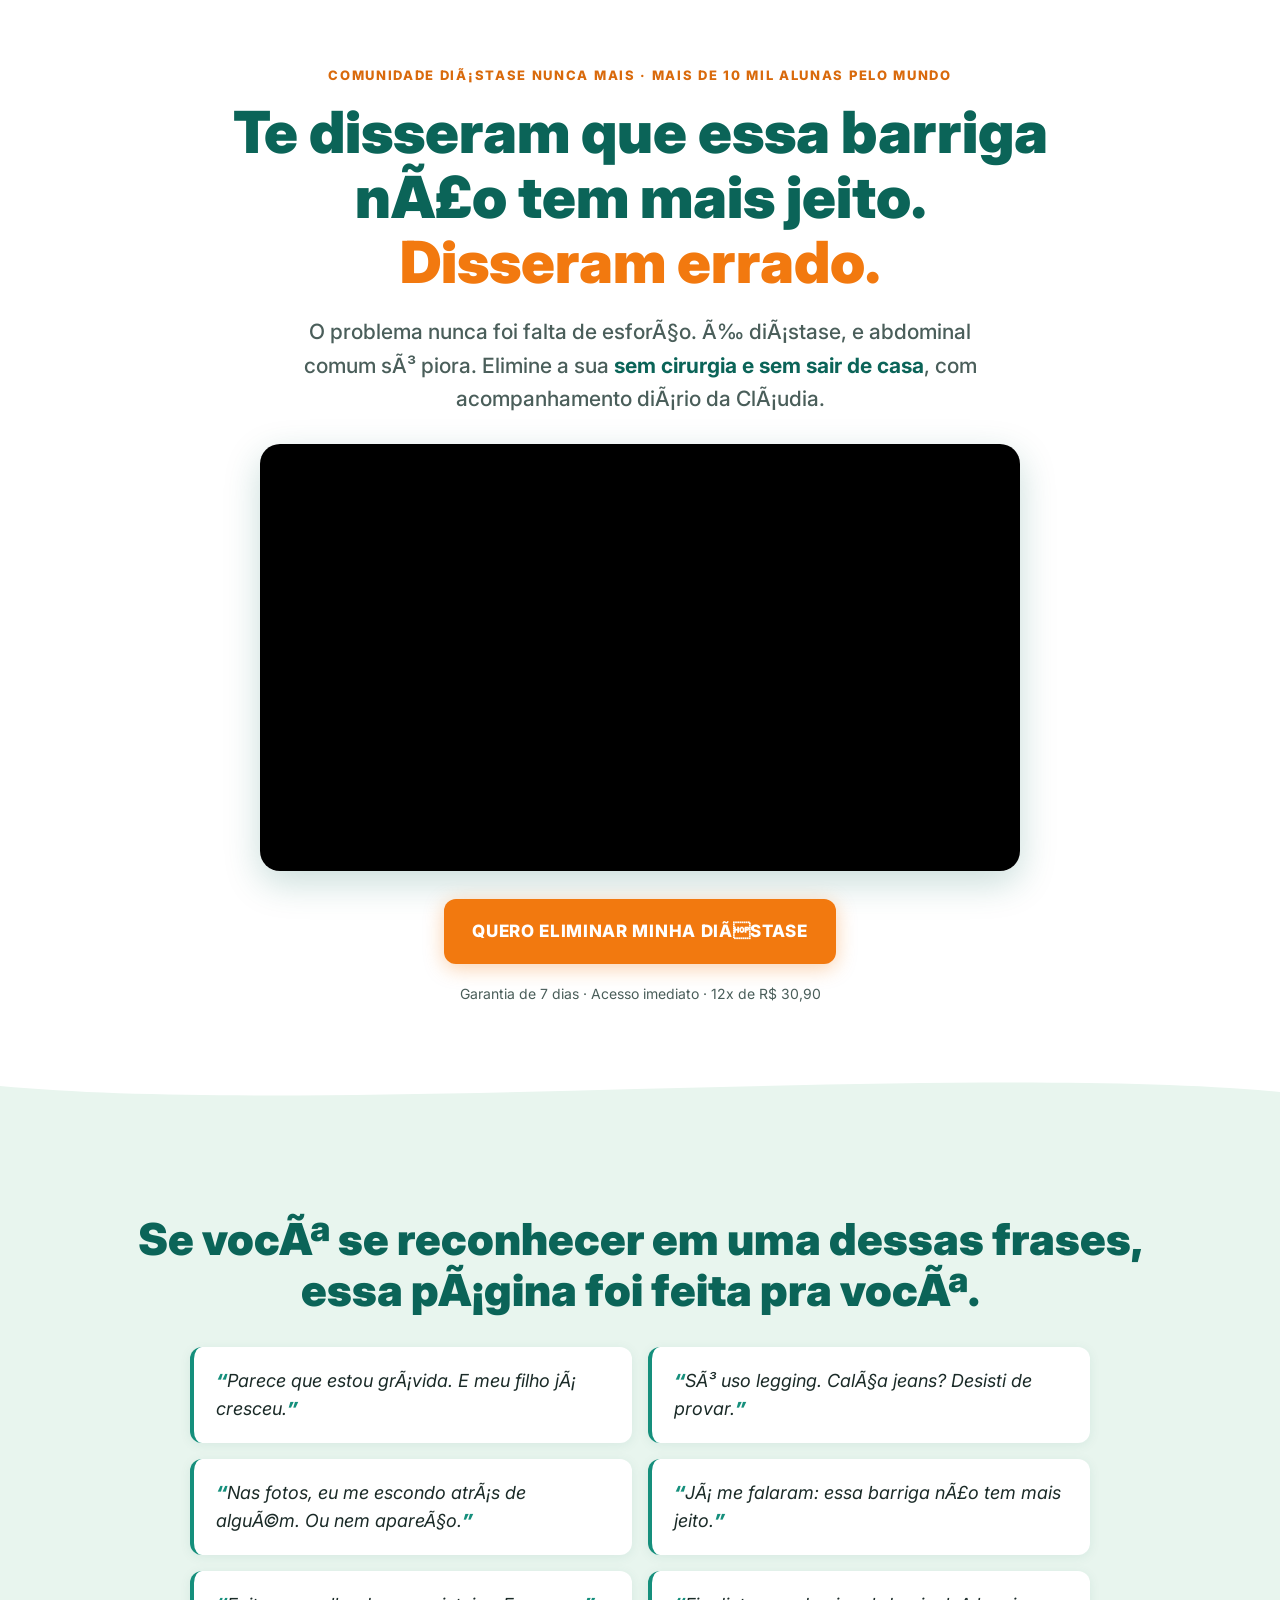
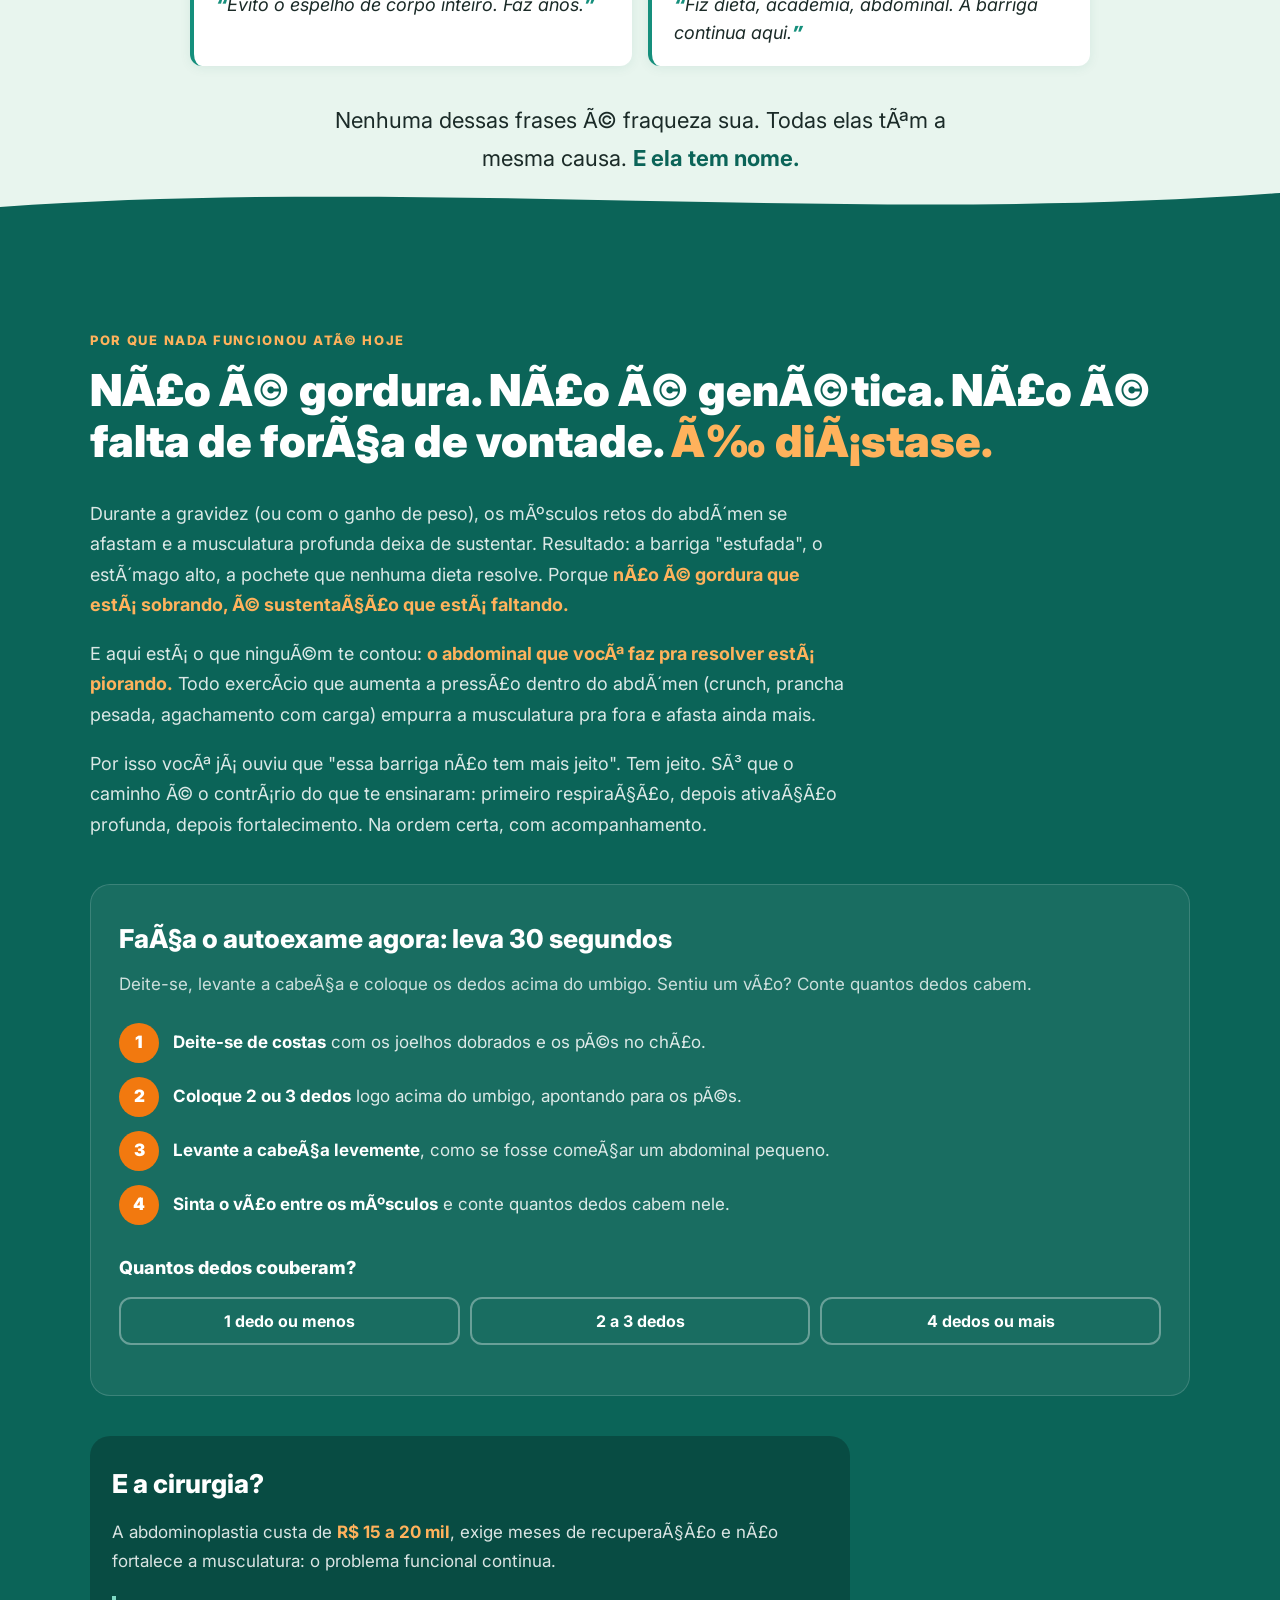
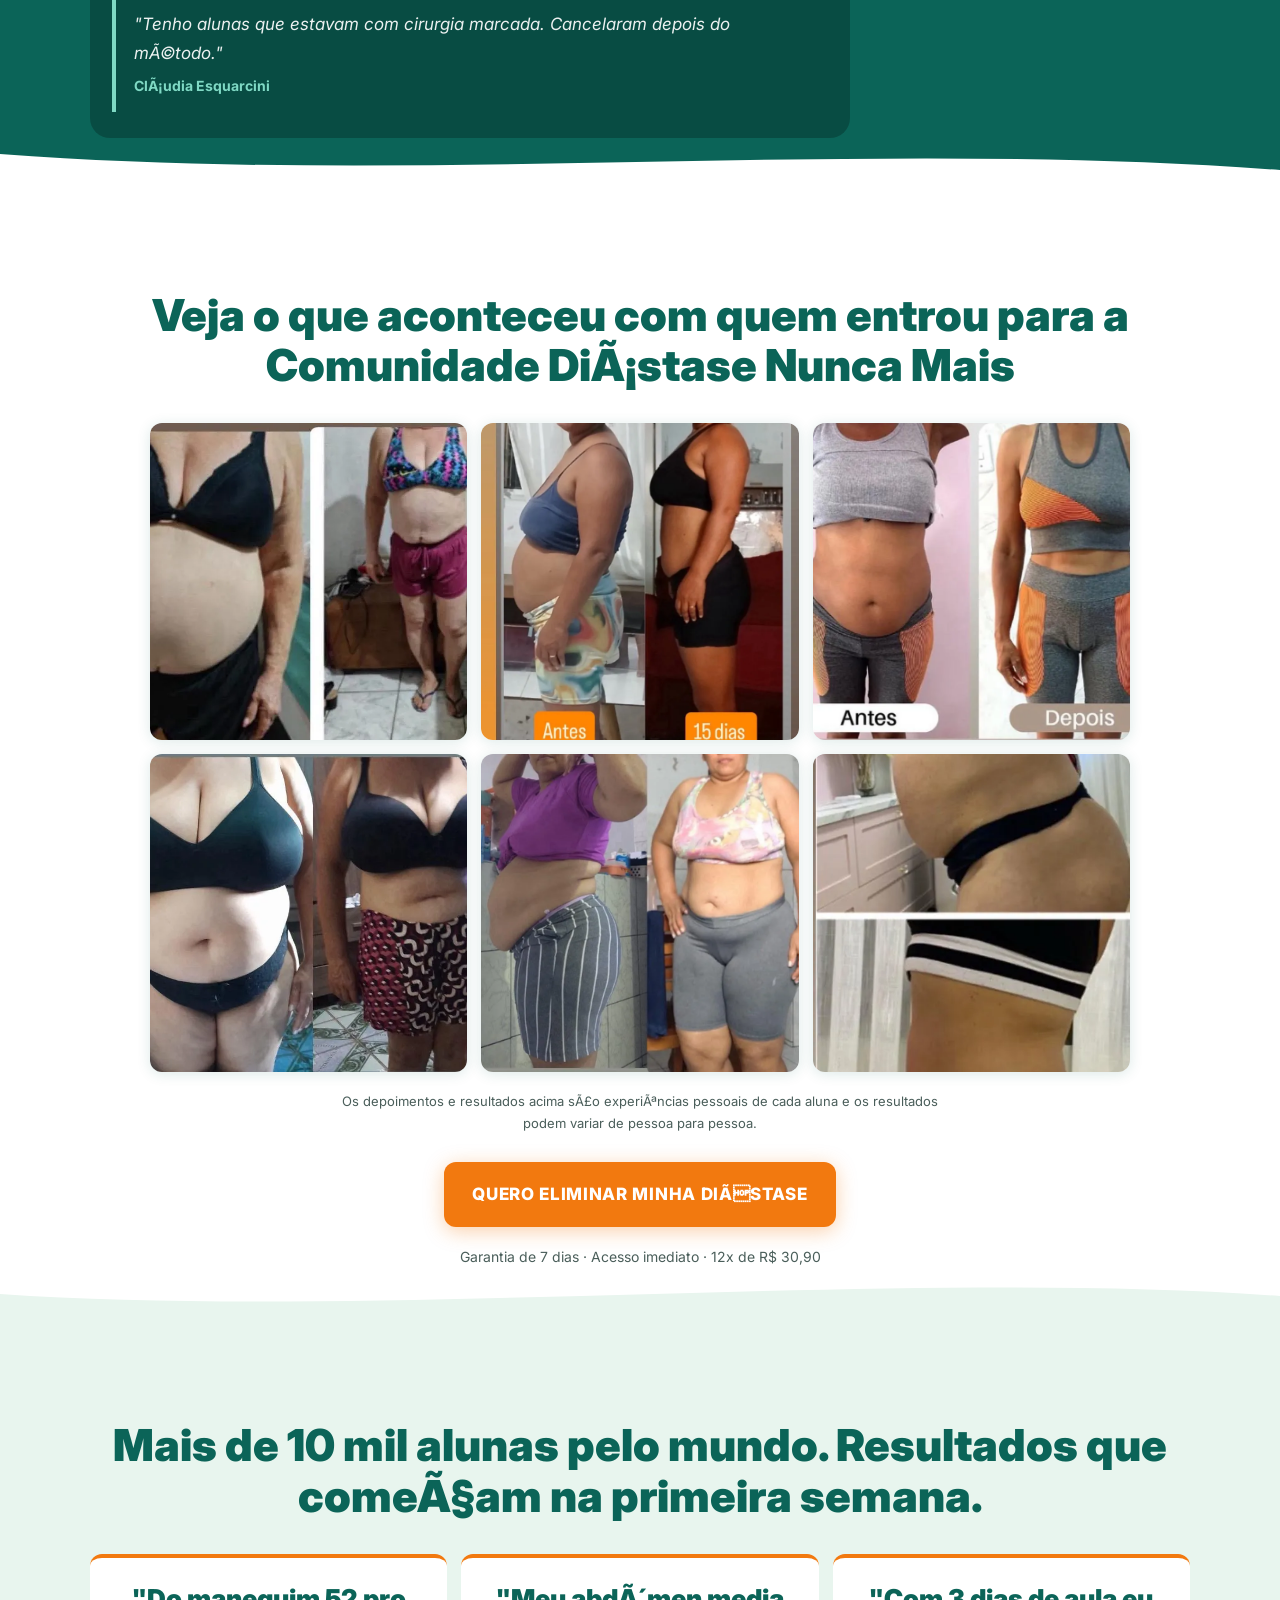
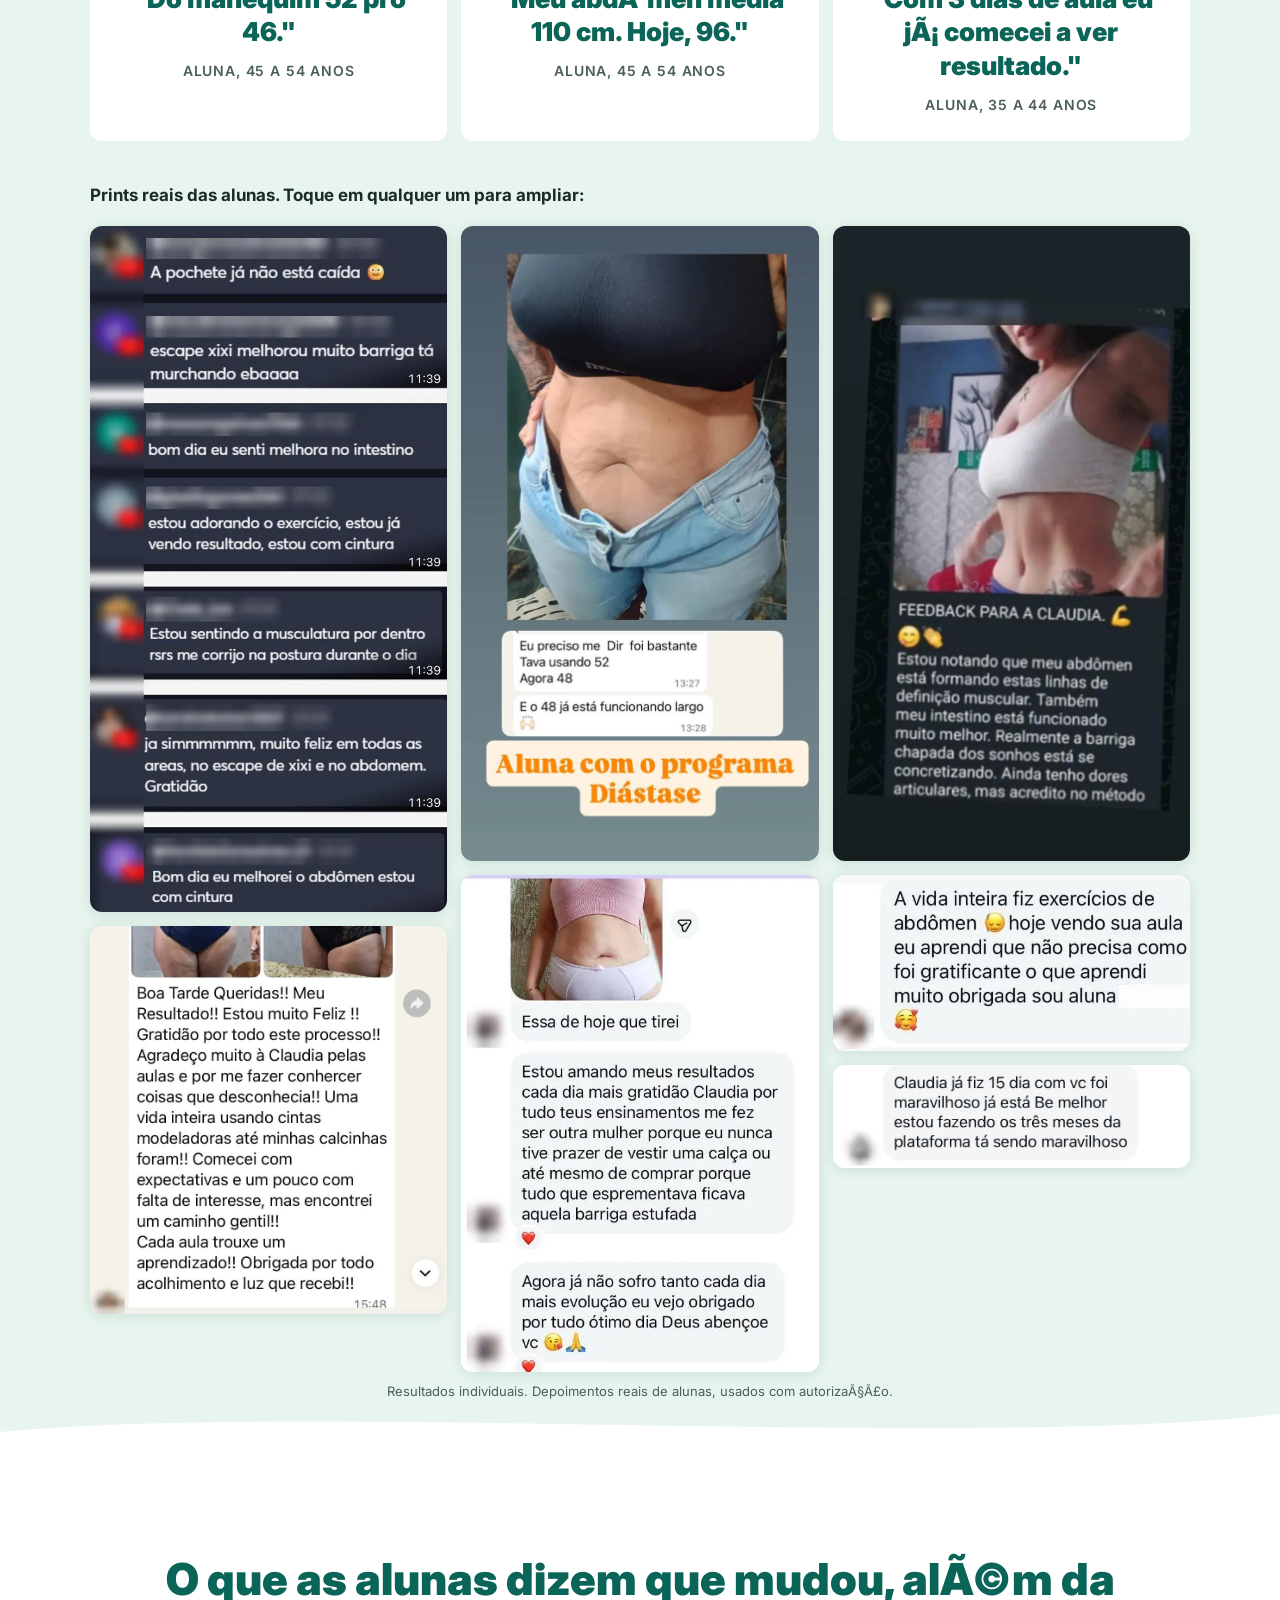
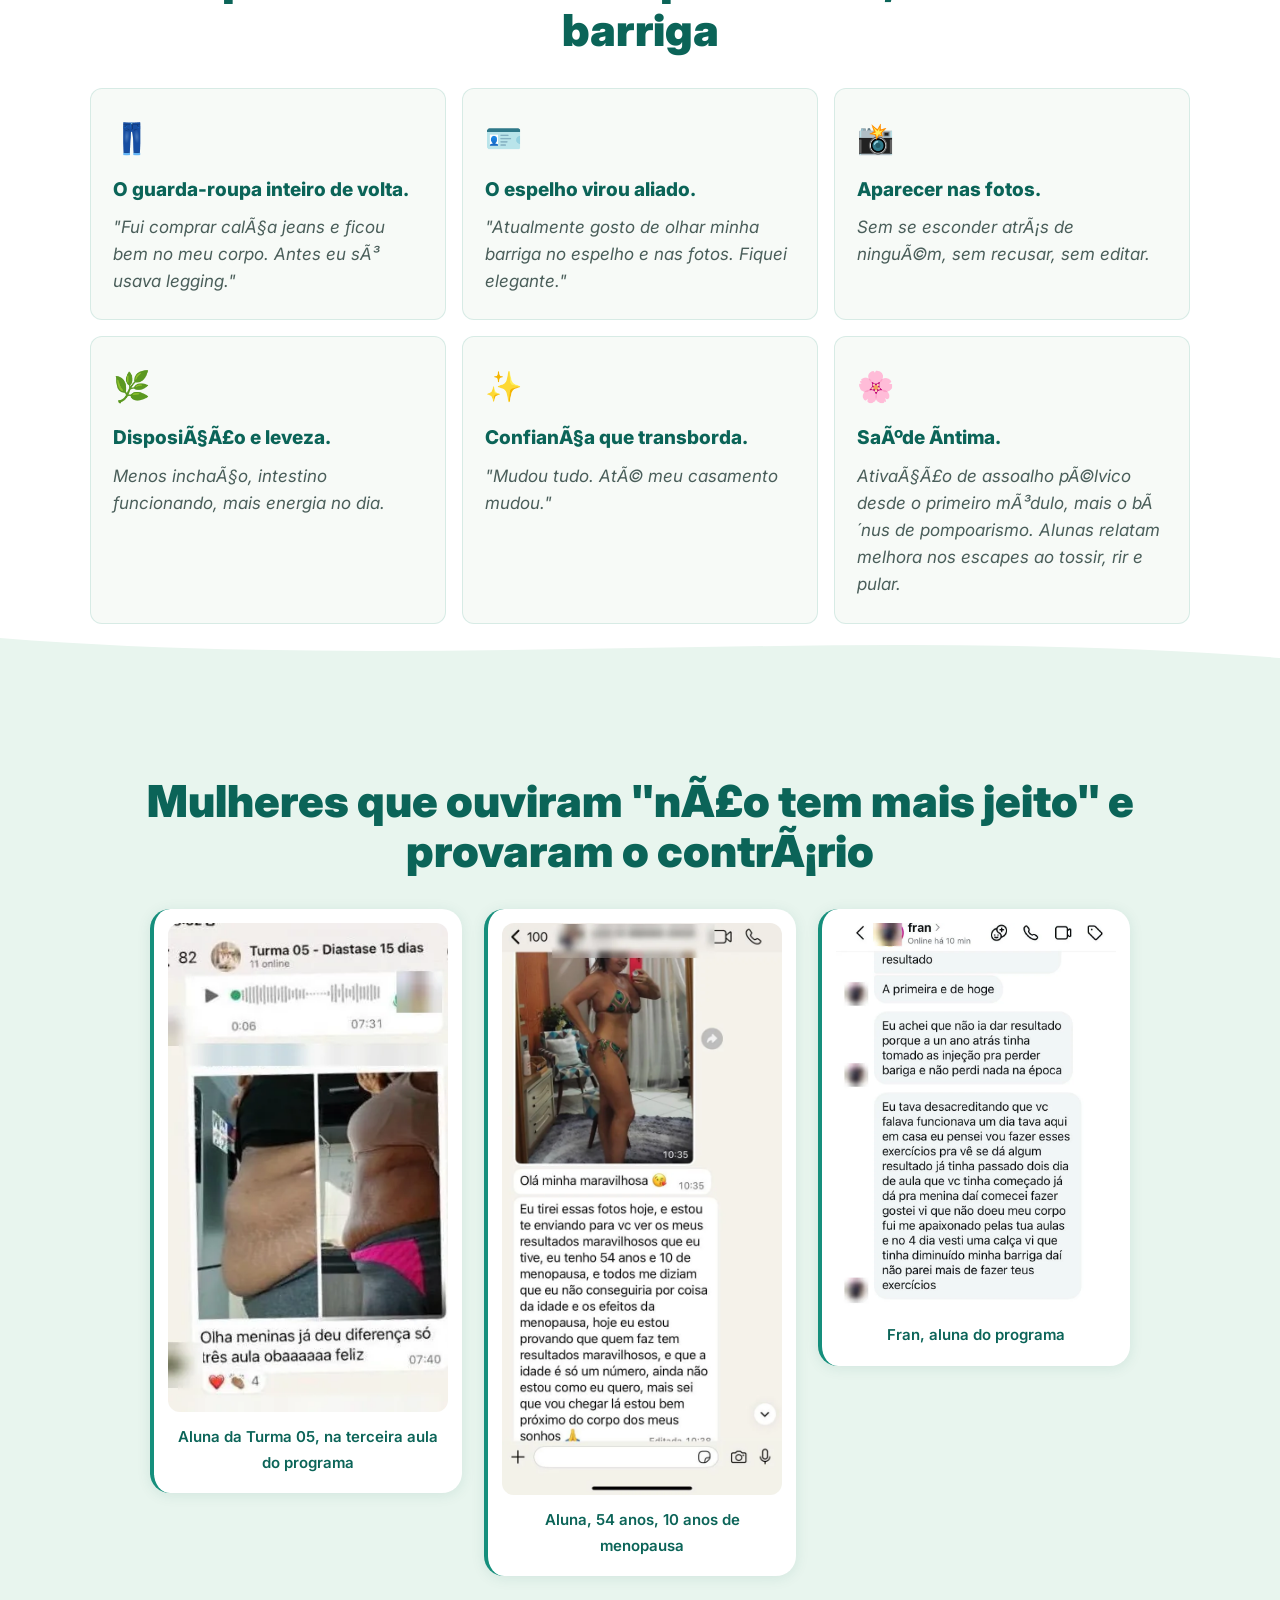
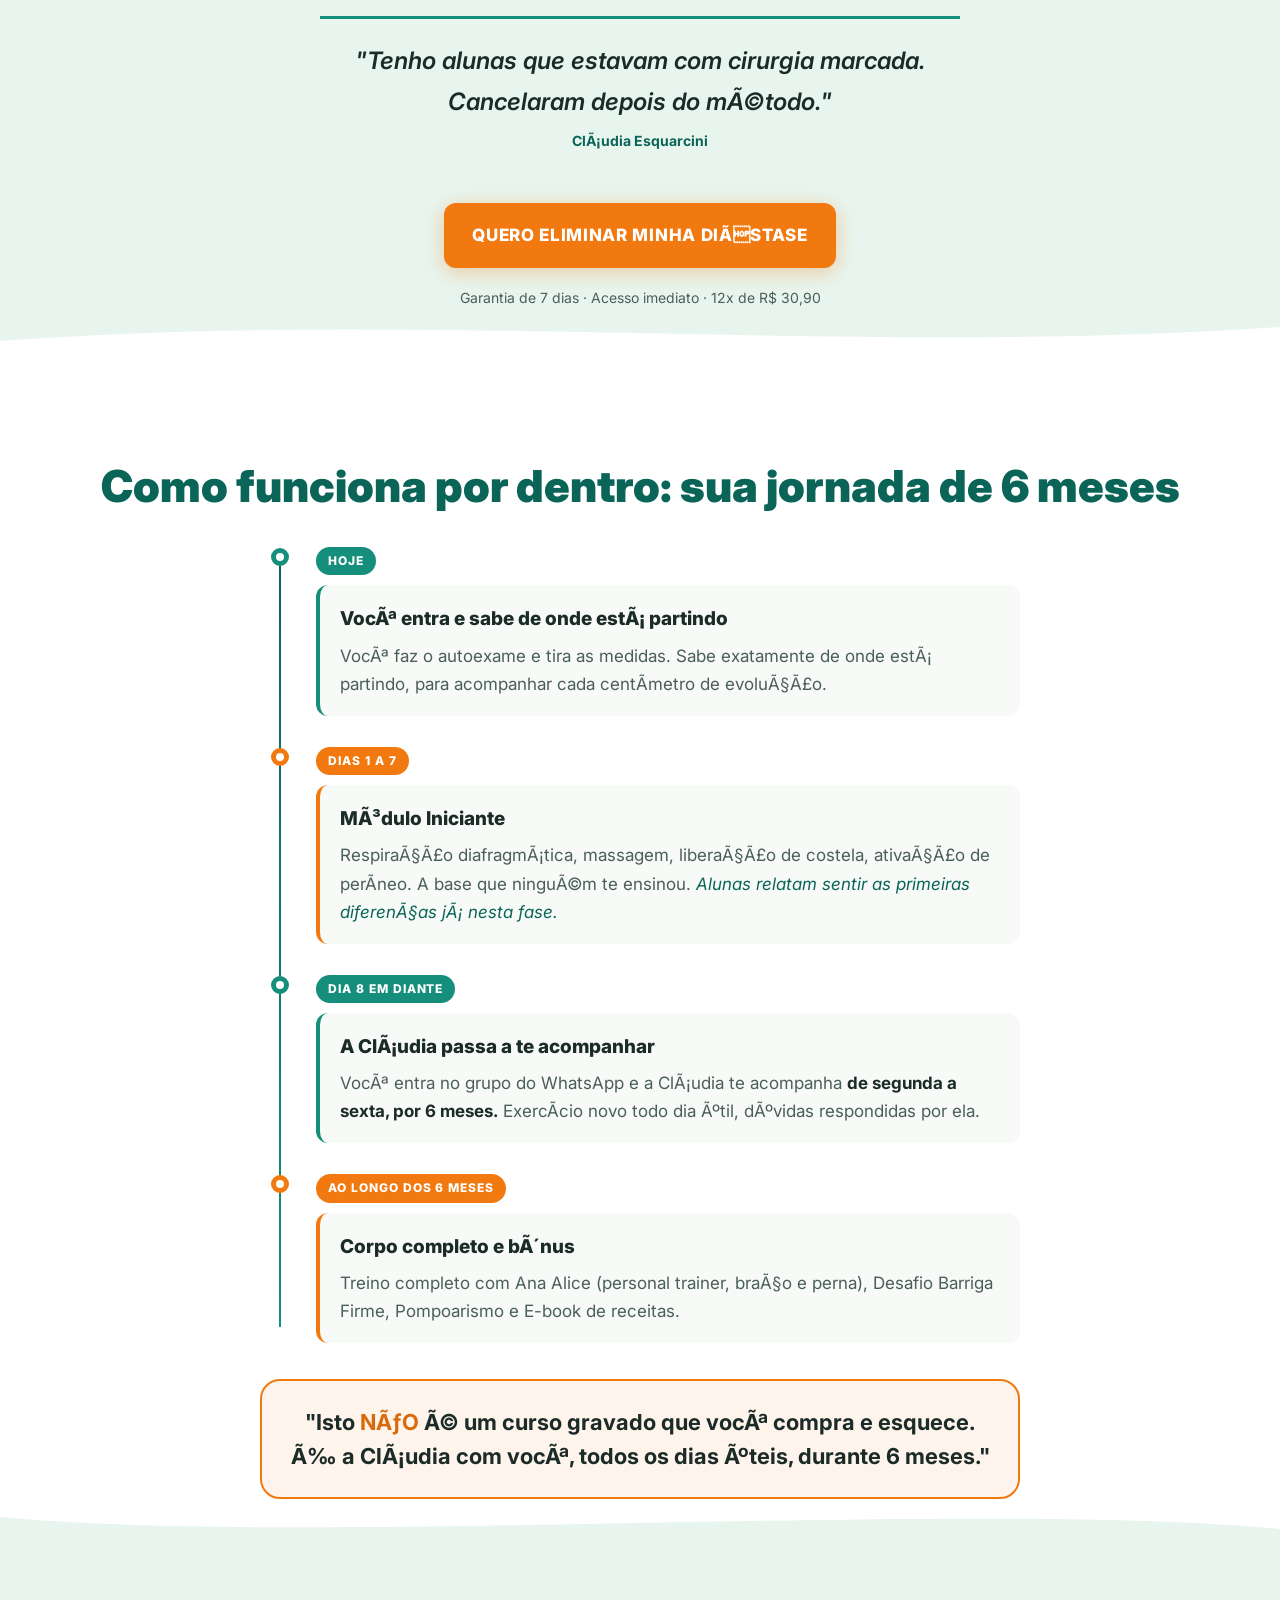
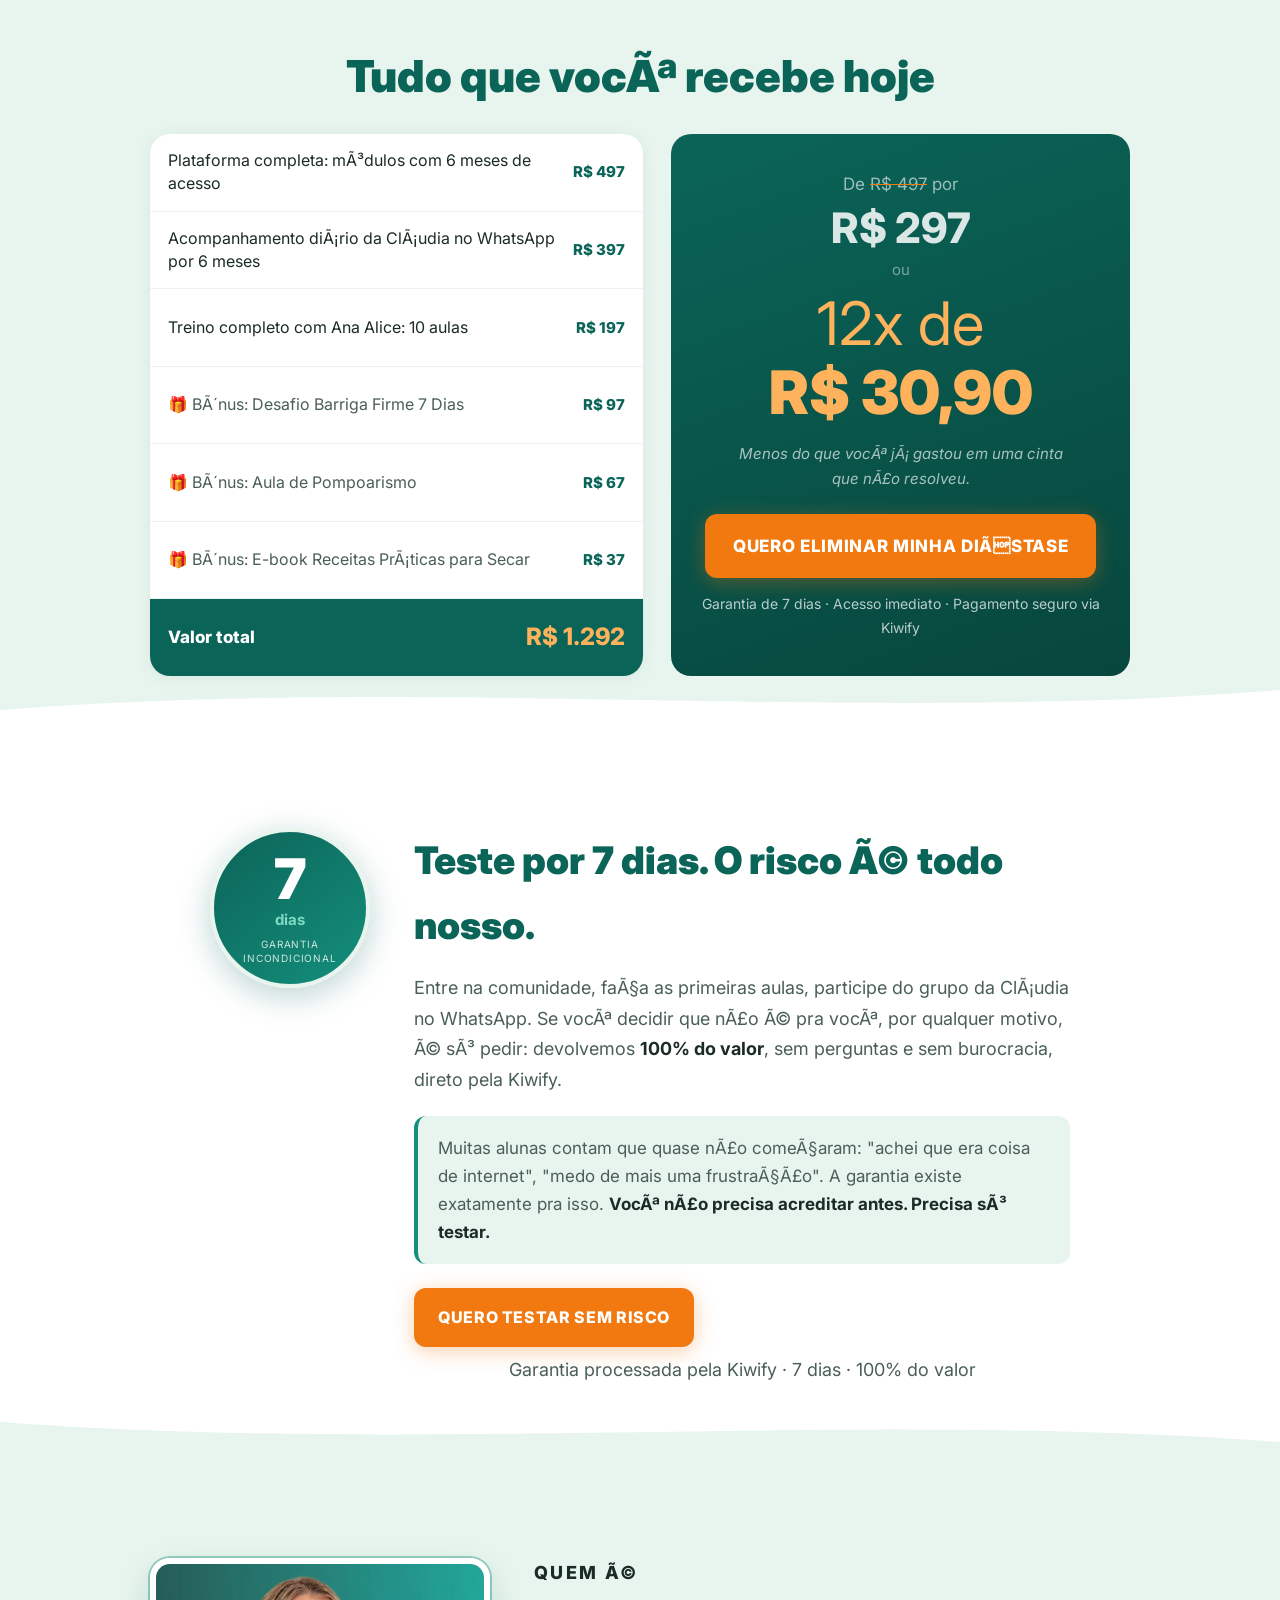
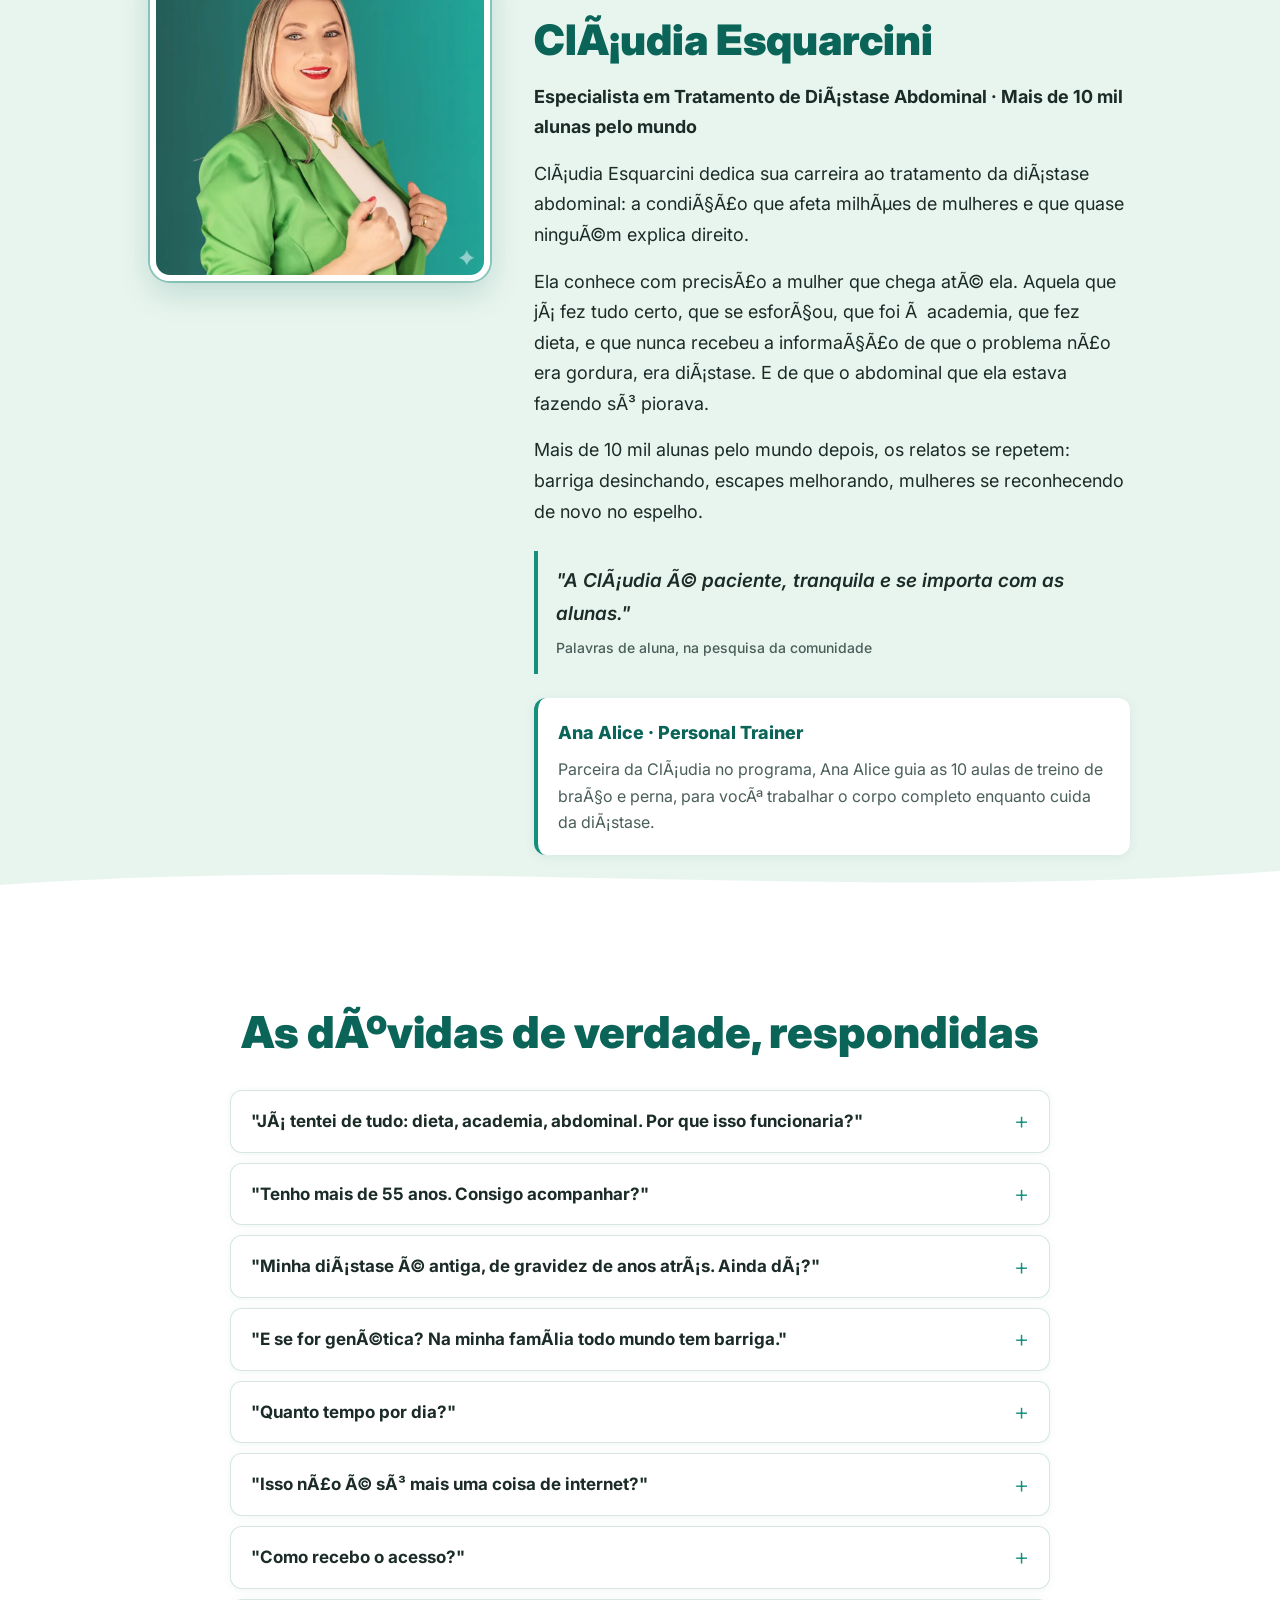
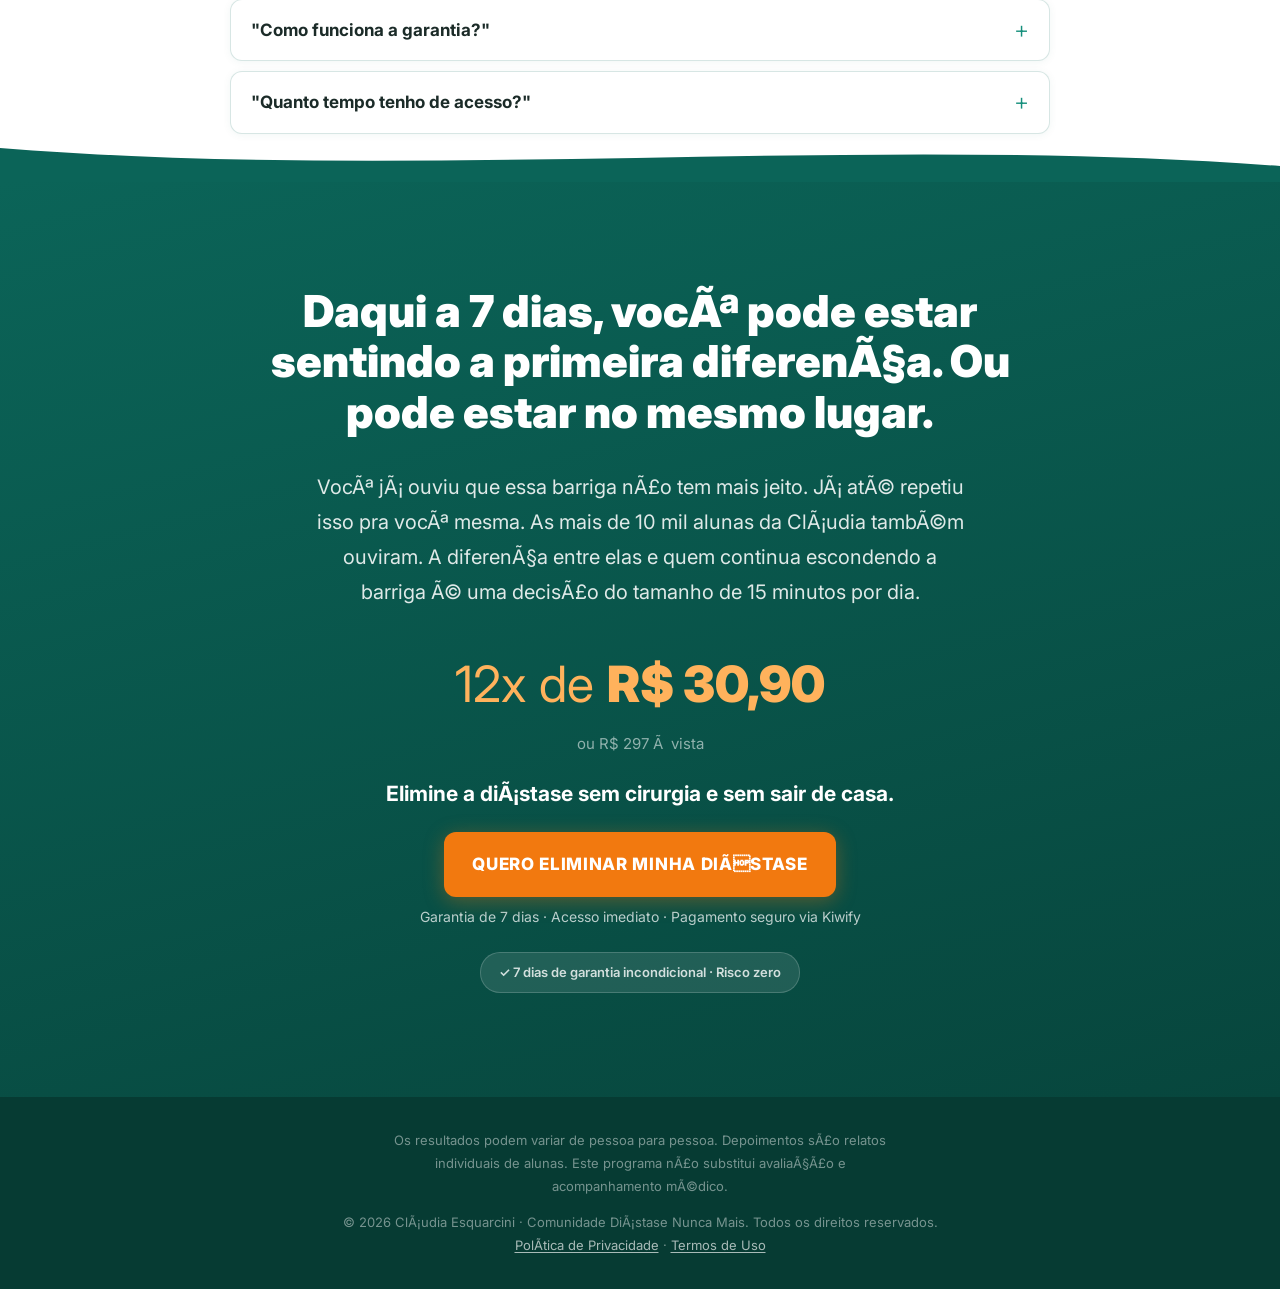
==== index.html @ 05cf9647 "VTurb VSL integrado no hero, código de velocidade no head Co-Authored-By: Claude Fable 5 <noreply@an" ====
<!DOCTYPE html>
<html lang="pt-BR">
<head>
  <!-- Meta Pixel -->
  <script>
  !function(f,b,e,v,n,t,s)
  {if(f.fbq)return;n=f.fbq=function(){n.callMethod?
  n.callMethod.apply(n,arguments):n.queue.push(arguments)};
  if(!f._fbq)f._fbq=n;n.push=n;n.loaded=!0;n.version='2.0';
  n.queue=[];t=b.createElement(e);t.async=!0;
  t.src=v;s=b.getElementsByTagName(e)[0];
  s.parentNode.insertBefore(t,s)}(window, document,'script',
  'https://connect.facebook.net/en_US/fbevents.js');
  fbq('init', '1664425621411014');
  fbq('track', 'PageView');
  fbq('track', 'ViewContent', {
    content_name: 'Comunidade Diástase Nunca Mais',
    content_category: 'Saúde e Bem-estar',
    value: 297.00,
    currency: 'BRL'
  });
  </script>
  <noscript>
  <img height="1" width="1" style="display:none"
  src="https://www.facebook.com/tr?id=1664425621411014&ev=PageView&noscript=1"/>
  </noscript>
  <!-- End Meta Pixel -->

  <!-- VTurb: código de velocidade -->
  <script>!function(i,n){i._plt=i._plt||(n&&n.timeOrigin?n.timeOrigin+n.now():Date.now())}(window,performance);</script>
  <link rel="preload" href="https://scripts.converteai.net/000c5ac1-93bd-4583-b0ef-a70f7ec61d63/players/6a80bb3e47f9f6ed7af037f7/v4/player.js" as="script">
  <link rel="preload" href="https://scripts.converteai.net/lib/js/smartplayer-wc/v4/smartplayer.js" as="script">
  <link rel="preload" href="https://cdn.converteai.net/000c5ac1-93bd-4583-b0ef-a70f7ec61d63/6a80ba8fff01fadb2bd619f0/main.m3u8" as="fetch">
  <link rel="dns-prefetch" href="https://cdn.converteai.net">
  <link rel="dns-prefetch" href="https://scripts.converteai.net">
  <link rel="dns-prefetch" href="https://images.converteai.net">
  <link rel="dns-prefetch" href="https://license.vturb.com">
  <!-- End VTurb velocidade -->

  <meta charset="UTF-8">
  <meta name="viewport" content="width=device-width, initial-scale=1.0">
  <title>Comunidade Diástase Nunca Mais · Cláudia Esquarcini</title>
  <meta name="description" content="Te disseram que essa barriga não tem mais jeito. Disseram errado. Elimine a diástase sem cirurgia e sem sair de casa, com acompanhamento diário da Cláudia Esquarcini.">

  <link rel="preconnect" href="https://fonts.googleapis.com">
  <link rel="preconnect" href="https://fonts.gstatic.com" crossorigin>
  <link href="https://fonts.googleapis.com/css2?family=Inter:ital,wght@0,400;0,500;0,600;0,700;0,800;0,900;1,400;1,700&display=swap" rel="stylesheet">

  <link rel="stylesheet" href="css/style.css">
</head>
<body>

<!-- STICKY CTA (mobile): aparece quando o hero sai da tela -->
<div class="sticky-cta" id="stickyCta" aria-hidden="true">
  <a href="https://pay.kiwify.com.br/fna2soC">QUERO ELIMINAR MINHA DIÁSTASE</a>
</div>

<!-- ============================================================
     1. HERO (fundo #FFFFFF)
     ============================================================ -->
<section class="s-hero" id="hero">
  <div class="container">
    <div class="hero__center">

      <p class="eyebrow eyebrow--center">Comunidade Diástase Nunca Mais &middot; Mais de 10 mil alunas pelo mundo</p>

      <h1 class="hero__headline">
        Te disseram que essa barriga não tem mais jeito.
        <span class="hero__highlight">Disseram errado.</span>
      </h1>

      <p class="hero__sub">
        O problema nunca foi falta de esforço. É diástase, e abdominal comum só piora.
        Elimine a sua <strong>sem cirurgia e sem sair de casa</strong>, com acompanhamento diário da Cláudia.
      </p>

      <!-- VSL: player VTurb -->
      <vturb-smartplayer id="vid-6a80bb3e47f9f6ed7af037f7" style="display: block; margin: 0 auto; width: 100%; "><div class="vturb-player-placeholder" style="position: relative; width: 100%; padding: 56.25% 0 0; z-index: 0; background-color: black;"></div></vturb-smartplayer>
      <script type="text/javascript">
      var s=document.createElement("script");
      s.src="https://scripts.converteai.net/000c5ac1-93bd-4583-b0ef-a70f7ec61d63/players/6a80bb3e47f9f6ed7af037f7/v4/player.js",
      s.async=!0,document.head.appendChild(s);
      </script>

      <div class="cta-block">
        <a href="https://pay.kiwify.com.br/fna2soC" class="btn-primary btn-xl">QUERO ELIMINAR MINHA DIÁSTASE</a>
        <p class="cta-micro">Garantia de 7 dias &middot; Acesso imediato &middot; 12x de R$&nbsp;30,90</p>
      </div>

    </div>
  </div>
  <div class="wave" aria-hidden="true"><svg xmlns="http://www.w3.org/2000/svg" viewBox="0 0 1440 48" preserveAspectRatio="none"><path d="M0,24 C360,54 1080,0 1440,30 L1440,48 L0,48 Z" fill="#E8F5EE"/></svg></div>
</section>

<!-- ============================================================
     2. ESPELHO (fundo #E8F5EE)
     ============================================================ -->
<section class="s-mirror" id="espelho">
  <div class="container">
    <h2 class="section-title section-title--center">Se você se reconhecer em uma dessas frases, essa página foi feita pra você.</h2>

    <div class="mirror-grid">
      <blockquote class="mirror-card">Parece que estou grávida. E meu filho já cresceu.</blockquote>
      <blockquote class="mirror-card">Só uso legging. Calça jeans? Desisti de provar.</blockquote>
      <blockquote class="mirror-card">Nas fotos, eu me escondo atrás de alguém. Ou nem apareço.</blockquote>
      <blockquote class="mirror-card">Já me falaram: essa barriga não tem mais jeito.</blockquote>
      <blockquote class="mirror-card">Evito o espelho de corpo inteiro. Faz anos.</blockquote>
      <blockquote class="mirror-card">Fiz dieta, academia, abdominal. A barriga continua aqui.</blockquote>
    </div>

    <p class="mirror-close">Nenhuma dessas frases é fraqueza sua. Todas elas têm a mesma causa. <strong>E ela tem nome.</strong></p>
  </div>
  <div class="wave" aria-hidden="true"><svg xmlns="http://www.w3.org/2000/svg" viewBox="0 0 1440 48" preserveAspectRatio="none"><path d="M0,30 C480,0 960,48 1440,16 L1440,48 L0,48 Z" fill="#0B6458"/></svg></div>
</section>

<!-- ============================================================
     3. A REVELAÇÃO (fundo #0B6458)
     ============================================================ -->
<section class="s-reveal" id="revelacao">
  <div class="container">
    <p class="eyebrow">Por que nada funcionou até hoje</p>
    <h2 class="section-title section-title--light">Não é gordura. Não é genética. Não é falta de força de vontade. <span class="txt-orange">É diástase.</span></h2>

    <div class="reveal-body">
      <p>
        Durante a gravidez (ou com o ganho de peso), os músculos retos do abdômen se afastam
        e a musculatura profunda deixa de sustentar. Resultado: a barriga "estufada", o estômago
        alto, a pochete que nenhuma dieta resolve. Porque <strong>não é gordura que está sobrando,
        é sustentação que está faltando.</strong>
      </p>
      <p>
        E aqui está o que ninguém te contou: <strong>o abdominal que você faz pra resolver está
        piorando.</strong> Todo exercício que aumenta a pressão dentro do abdômen (crunch, prancha
        pesada, agachamento com carga) empurra a musculatura pra fora e afasta ainda mais.
      </p>
      <p>
        Por isso você já ouviu que "essa barriga não tem mais jeito". Tem jeito. Só que o
        caminho é o contrário do que te ensinaram: primeiro respiração, depois ativação
        profunda, depois fortalecimento. Na ordem certa, com acompanhamento.
      </p>
    </div>

    <!-- AUTOEXAME INTERATIVO -->
    <div class="selfexam" id="autoexame">
      <h3 class="selfexam__title">Faça o autoexame agora: leva 30 segundos</h3>
      <p class="selfexam__intro">Deite-se, levante a cabeça e coloque os dedos acima do umbigo. Sentiu um vão? Conte quantos dedos cabem.</p>

      <div class="selfexam__steps">
        <div class="step">
          <div class="step__num">1</div>
          <div class="step__text"><strong>Deite-se de costas</strong> com os joelhos dobrados e os pés no chão.</div>
        </div>
        <div class="step">
          <div class="step__num">2</div>
          <div class="step__text"><strong>Coloque 2 ou 3 dedos</strong> logo acima do umbigo, apontando para os pés.</div>
        </div>
        <div class="step">
          <div class="step__num">3</div>
          <div class="step__text"><strong>Levante a cabeça levemente</strong>, como se fosse começar um abdominal pequeno.</div>
        </div>
        <div class="step">
          <div class="step__num">4</div>
          <div class="step__text"><strong>Sinta o vão entre os músculos</strong> e conte quantos dedos cabem nele.</div>
        </div>
      </div>

      <p class="selfexam__question">Quantos dedos couberam?</p>
      <div class="selfexam__options" role="group" aria-label="Resultado do autoexame">
        <button type="button" class="exam-opt" data-result="exam-mild">1 dedo ou menos</button>
        <button type="button" class="exam-opt" data-result="exam-mod">2 a 3 dedos</button>
        <button type="button" class="exam-opt" data-result="exam-sev">4 dedos ou mais</button>
      </div>

      <div class="selfexam__results">
        <div class="exam-result exam-result--mild" id="exam-mild" hidden>
          <p><strong>Afastamento leve.</strong> É o cenário ideal para começar: a base de respiração e ativação profunda trabalha exatamente essa musculatura e ajuda a evitar que o afastamento aumente.</p>
        </div>
        <div class="exam-result exam-result--mod" id="exam-mod" hidden>
          <p><strong>Diástase moderada.</strong> É a faixa mais comum entre as alunas da Cláudia, e o perfil da maioria dos relatos que você vê nesta página.</p>
        </div>
        <div class="exam-result exam-result--sev" id="exam-sev" hidden>
          <p><strong>Diástase acentuada.</strong> O método também é para você: a Cláudia tem alunas com esse grau que relatam evolução, incluindo quem estava com cirurgia marcada e cancelou.</p>
        </div>
      </div>
    </div>

    <!-- MINI-BLOCO ANTI-CIRURGIA -->
    <div class="antisurgery">
      <h3>E a cirurgia?</h3>
      <p>
        A abdominoplastia custa de <strong>R$&nbsp;15 a 20 mil</strong>, exige meses de recuperação e não
        fortalece a musculatura: o problema funcional continua.
      </p>
      <blockquote class="claudia-quote">
        <p>"Tenho alunas que estavam com cirurgia marcada. Cancelaram depois do método."</p>
        <footer>Cláudia Esquarcini</footer>
      </blockquote>
    </div>

  </div>
  <div class="wave" aria-hidden="true"><svg xmlns="http://www.w3.org/2000/svg" viewBox="0 0 1440 48" preserveAspectRatio="none"><path d="M0,16 C480,48 960,0 1440,32 L1440,48 L0,48 Z" fill="#FFFFFF"/></svg></div>
</section>

<!-- ============================================================
     4. ANTES E DEPOIS (fundo #FFFFFF)
     ============================================================ -->
<section class="s-beforeafter" id="antes-depois">
  <div class="container">
    <h2 class="section-title section-title--center">Veja o que aconteceu com quem entrou para a Comunidade Diástase Nunca Mais</h2>

    <div class="ba-grid">
      <button type="button" class="print ba-item" data-full="img/antes-depois/antes-depois-01.webp">
        <picture>
          <source srcset="img/antes-depois/antes-depois-01.webp" type="image/webp">
          <img src="img/antes-depois/antes-depois-01.jpg" alt="Antes e depois de aluna da comunidade, de frente, mostrando a redução do volume da barriga" width="798" height="522" loading="lazy">
        </picture>
      </button>
      <button type="button" class="print ba-item" data-full="img/antes-depois/antes-depois-02.webp">
        <picture>
          <source srcset="img/antes-depois/antes-depois-02.webp" type="image/webp">
          <img src="img/antes-depois/antes-depois-02.jpg" alt="Aluna da comunidade de lado, comparando o antes e os primeiros 15 dias de programa, com a barriga visivelmente menor" width="808" height="951" loading="lazy">
        </picture>
      </button>
      <button type="button" class="print ba-item" data-full="img/antes-depois/antes-depois-03.webp">
        <picture>
          <source srcset="img/antes-depois/antes-depois-03.webp" type="image/webp">
          <img src="img/antes-depois/antes-depois-03.jpg" alt="Antes e depois de aluna de conjunto de treino, de frente, com o abdômen mais firme na segunda foto" width="828" height="705" loading="lazy">
        </picture>
      </button>
      <button type="button" class="print ba-item" data-full="img/antes-depois/antes-depois-04.webp">
        <picture>
          <source srcset="img/antes-depois/antes-depois-04.webp" type="image/webp">
          <img src="img/antes-depois/antes-depois-04.jpg" alt="Antes e depois de aluna da comunidade mostrando a cintura e o abdômen com volume menor" width="822" height="582" loading="lazy">
        </picture>
      </button>
      <button type="button" class="print ba-item" data-full="img/antes-depois/antes-depois-06.webp">
        <picture>
          <source srcset="img/antes-depois/antes-depois-06.webp" type="image/webp">
          <img src="img/antes-depois/antes-depois-06.jpg" alt="Antes e depois de aluna da comunidade, com a barriga menor e a postura mais firme na foto da direita" width="828" height="818" loading="lazy">
        </picture>
      </button>
      <button type="button" class="print ba-item" data-full="img/antes-depois/antes-depois-07.webp">
        <picture>
          <source srcset="img/antes-depois/antes-depois-07.webp" type="image/webp">
          <img src="img/antes-depois/antes-depois-07.jpg" alt="Comparação de antes e depois de aluna, de lado, com o volume da barriga reduzido" width="504" height="1079" loading="lazy">
        </picture>
      </button>
    </div>

    <p class="disclaimer-line">Os depoimentos e resultados acima são experiências pessoais de cada aluna e os resultados podem variar de pessoa para pessoa.</p>

    <div class="cta-block">
      <a href="https://pay.kiwify.com.br/fna2soC" class="btn-primary btn-xl">QUERO ELIMINAR MINHA DIÁSTASE</a>
      <p class="cta-micro">Garantia de 7 dias &middot; Acesso imediato &middot; 12x de R$&nbsp;30,90</p>
    </div>
  </div>
  <div class="wave" aria-hidden="true"><svg xmlns="http://www.w3.org/2000/svg" viewBox="0 0 1440 48" preserveAspectRatio="none"><path d="M0,26 C420,52 1020,0 1440,28 L1440,48 L0,48 Z" fill="#E8F5EE"/></svg></div>
</section>

<!-- ============================================================
     5. PROVA RÁPIDA (fundo #E8F5EE)
     ============================================================ -->
<section class="s-proof" id="prova">
  <div class="container">
    <h2 class="section-title section-title--center">Mais de 10 mil alunas pelo mundo. Resultados que começam na primeira semana.</h2>

    <div class="proof-stats">
      <div class="stat-card">
        <p class="stat-quote">"Do manequim 52 pro 46."</p>
        <p class="stat-who">Aluna, 45 a 54 anos</p>
      </div>
      <div class="stat-card">
        <p class="stat-quote">"Meu abdômen media 110 cm. Hoje, 96."</p>
        <p class="stat-who">Aluna, 45 a 54 anos</p>
      </div>
      <div class="stat-card">
        <p class="stat-quote">"Com 3 dias de aula eu já comecei a ver resultado."</p>
        <p class="stat-who">Aluna, 35 a 44 anos</p>
      </div>
    </div>

    <p class="proof-subtitle">Prints reais das alunas. Toque em qualquer um para ampliar:</p>

    <div class="print-grid">
      <button type="button" class="print" data-full="img/depoimentos/comentarios-live.webp">
        <picture>
          <source srcset="img/depoimentos/comentarios-live.webp" type="image/webp">
          <img src="img/depoimentos/comentarios-live.jpg" alt="Print de comentários de alunas ao vivo relatando melhora na barriga, no intestino e nos escapes de urina" width="666" height="1280" loading="lazy">
        </picture>
      </button>
      <button type="button" class="print" data-full="img/depoimentos/cintas-resultado.webp">
        <picture>
          <source srcset="img/depoimentos/cintas-resultado.webp" type="image/webp">
          <img src="img/depoimentos/cintas-resultado.jpg" alt="Print de aluna com fotos do resultado relatando que passou a vida usando cintas modeladoras e encontrou um caminho gentil" width="828" height="898" loading="lazy">
        </picture>
      </button>
      <button type="button" class="print" data-full="img/depoimentos/manequim-52-48.webp">
        <picture>
          <source srcset="img/depoimentos/manequim-52-48.webp" type="image/webp">
          <img src="img/depoimentos/manequim-52-48.jpg" alt="Print de aluna do programa mostrando a calça jeans que vestiu, relatando que usava manequim 52 e agora o 48 está largo" width="720" height="1280" loading="lazy">
        </picture>
      </button>
      <button type="button" class="print" data-full="img/depoimentos/calca-jeans.webp">
        <picture>
          <source srcset="img/depoimentos/calca-jeans.webp" type="image/webp">
          <img src="img/depoimentos/calca-jeans.jpg" alt="Print de aluna com foto do resultado relatando que nunca tinha tido prazer de vestir uma calça por causa da barriga estufada" width="513" height="714" loading="lazy">
        </picture>
      </button>
      <button type="button" class="print" data-full="img/depoimentos/abdomen-definido.webp">
        <picture>
          <source srcset="img/depoimentos/abdomen-definido.webp" type="image/webp">
          <img src="img/depoimentos/abdomen-definido.jpg" alt="Print de feedback de aluna com foto do abdômen relatando linhas de definição muscular e intestino funcionando melhor" width="720" height="1280" loading="lazy">
        </picture>
      </button>
      <button type="button" class="print" data-full="img/depoimentos/comentario-abdomen.webp">
        <picture>
          <source srcset="img/depoimentos/comentario-abdomen.webp" type="image/webp">
          <img src="img/depoimentos/comentario-abdomen.jpg" alt="Comentário de aluna relatando que fez exercícios de abdômen a vida inteira e aprendeu com as aulas que não precisava" width="648" height="319" loading="lazy">
        </picture>
      </button>
      <button type="button" class="print" data-full="img/depoimentos/comentario-15-dias.webp">
        <picture>
          <source srcset="img/depoimentos/comentario-15-dias.webp" type="image/webp">
          <img src="img/depoimentos/comentario-15-dias.jpg" alt="Comentário de aluna relatando que com 15 dias de aulas já está bem melhor" width="800" height="231" loading="lazy">
        </picture>
      </button>
    </div>

    <p class="disclaimer-line">Resultados individuais. Depoimentos reais de alunas, usados com autorização.</p>
  </div>
  <div class="wave" aria-hidden="true"><svg xmlns="http://www.w3.org/2000/svg" viewBox="0 0 1440 48" preserveAspectRatio="none"><path d="M0,30 C360,0 1080,48 1440,12 L1440,48 L0,48 Z" fill="#FFFFFF"/></svg></div>
</section>

<!-- ============================================================
     6. O QUE MUDA (fundo #FFFFFF)
     ============================================================ -->
<section class="s-changes" id="o-que-muda">
  <div class="container">
    <h2 class="section-title section-title--center">O que as alunas dizem que mudou, além da barriga</h2>

    <div class="changes-grid">
      <div class="change-card">
        <div class="change-icon">&#128086;</div>
        <h3>O guarda-roupa inteiro de volta.</h3>
        <p>"Fui comprar calça jeans e ficou bem no meu corpo. Antes eu só usava legging."</p>
      </div>
      <div class="change-card">
        <div class="change-icon">&#129706;</div>
        <h3>O espelho virou aliado.</h3>
        <p>"Atualmente gosto de olhar minha barriga no espelho e nas fotos. Fiquei elegante."</p>
      </div>
      <div class="change-card">
        <div class="change-icon">&#128248;</div>
        <h3>Aparecer nas fotos.</h3>
        <p>Sem se esconder atrás de ninguém, sem recusar, sem editar.</p>
      </div>
      <div class="change-card">
        <div class="change-icon">&#127807;</div>
        <h3>Disposição e leveza.</h3>
        <p>Menos inchaço, intestino funcionando, mais energia no dia.</p>
      </div>
      <div class="change-card">
        <div class="change-icon">&#10024;</div>
        <h3>Confiança que transborda.</h3>
        <p>"Mudou tudo. Até meu casamento mudou."</p>
      </div>
      <div class="change-card">
        <div class="change-icon">&#127800;</div>
        <h3>Saúde íntima.</h3>
        <p>Ativação de assoalho pélvico desde o primeiro módulo, mais o bônus de pompoarismo. Alunas relatam melhora nos escapes ao tossir, rir e pular.</p>
      </div>
    </div>
  </div>
  <div class="wave" aria-hidden="true"><svg xmlns="http://www.w3.org/2000/svg" viewBox="0 0 1440 48" preserveAspectRatio="none"><path d="M0,14 C480,48 960,0 1440,34 L1440,48 L0,48 Z" fill="#E8F5EE"/></svg></div>
</section>

<!-- ============================================================
     7. HISTÓRIAS REAIS (fundo #E8F5EE)
     ============================================================ -->
<section class="s-stories" id="historias">
  <div class="container">
    <h2 class="section-title section-title--center">Mulheres que ouviram "não tem mais jeito" e provaram o contrário</h2>

    <div class="stories-grid">
      <figure class="story-card">
        <button type="button" class="print print--story" data-full="img/depoimentos/grupo-3-aulas.webp">
          <picture>
            <source srcset="img/depoimentos/grupo-3-aulas.webp" type="image/webp">
            <img src="img/depoimentos/grupo-3-aulas.jpg" alt="Print do grupo de WhatsApp com foto de antes e depois da barriga e a mensagem: olha meninas, já deu diferença, só três aulas" width="337" height="589" loading="lazy">
          </picture>
        </button>
        <figcaption>Aluna da Turma 05, na terceira aula do programa</figcaption>
      </figure>

      <figure class="story-card">
        <button type="button" class="print print--story" data-full="img/depoimentos/aluna-54-anos.webp">
          <picture>
            <source srcset="img/depoimentos/aluna-54-anos.webp" type="image/webp">
            <img src="img/depoimentos/aluna-54-anos.jpg" alt="Print de conversa com foto do resultado de aluna de 54 anos relatando que todos diziam que ela não conseguiria por causa da idade e da menopausa" width="626" height="1280" loading="lazy">
          </picture>
        </button>
        <figcaption>Aluna, 54 anos, 10 anos de menopausa</figcaption>
      </figure>

      <figure class="story-card">
        <button type="button" class="print print--story" data-full="img/depoimentos/fran-historia.webp">
          <picture>
            <source srcset="img/depoimentos/fran-historia.webp" type="image/webp">
            <img src="img/depoimentos/fran-historia.jpg" alt="Print de conversa da aluna Fran contando que achou que não ia dar resultado e no quarto dia vestiu uma calça e viu que a barriga tinha diminuído" width="828" height="1146" loading="lazy">
          </picture>
        </button>
        <figcaption>Fran, aluna do programa</figcaption>
      </figure>
    </div>

    <blockquote class="claudia-quote claudia-quote--big">
      <p>"Tenho alunas que estavam com cirurgia marcada. Cancelaram depois do método."</p>
      <footer>Cláudia Esquarcini</footer>
    </blockquote>

    <div class="cta-block">
      <a href="https://pay.kiwify.com.br/fna2soC" class="btn-primary btn-xl">QUERO ELIMINAR MINHA DIÁSTASE</a>
      <p class="cta-micro">Garantia de 7 dias &middot; Acesso imediato &middot; 12x de R$&nbsp;30,90</p>
    </div>
  </div>
  <div class="wave" aria-hidden="true"><svg xmlns="http://www.w3.org/2000/svg" viewBox="0 0 1440 48" preserveAspectRatio="none"><path d="M0,32 C480,0 960,48 1440,18 L1440,48 L0,48 Z" fill="#FFFFFF"/></svg></div>
</section>

<!-- ============================================================
     8. A JORNADA (fundo #FFFFFF)
     ============================================================ -->
<section class="s-journey" id="jornada">
  <div class="container">
    <h2 class="section-title section-title--center">Como funciona por dentro: sua jornada de 6 meses</h2>

    <div class="timeline" role="list">

      <div class="timeline__item timeline__item--green" role="listitem">
        <div class="timeline__dot"></div>
        <div class="timeline__badge">Hoje</div>
        <div class="timeline__body">
          <h3>Você entra e sabe de onde está partindo</h3>
          <p>Você faz o autoexame e tira as medidas. Sabe exatamente de onde está partindo, para acompanhar cada centímetro de evolução.</p>
        </div>
      </div>

      <div class="timeline__item timeline__item--gold" role="listitem">
        <div class="timeline__dot"></div>
        <div class="timeline__badge">Dias 1 a 7</div>
        <div class="timeline__body">
          <h3>Módulo Iniciante</h3>
          <p>Respiração diafragmática, massagem, liberação de costela, ativação de períneo. A base que ninguém te ensinou. <em>Alunas relatam sentir as primeiras diferenças já nesta fase.</em></p>
        </div>
      </div>

      <div class="timeline__item timeline__item--green" role="listitem">
        <div class="timeline__dot"></div>
        <div class="timeline__badge">Dia 8 em diante</div>
        <div class="timeline__body">
          <h3>A Cláudia passa a te acompanhar</h3>
          <p>Você entra no grupo do WhatsApp e a Cláudia te acompanha <strong>de segunda a sexta, por 6 meses.</strong> Exercício novo todo dia útil, dúvidas respondidas por ela.</p>
        </div>
      </div>

      <div class="timeline__item timeline__item--gold" role="listitem">
        <div class="timeline__dot"></div>
        <div class="timeline__badge">Ao longo dos 6 meses</div>
        <div class="timeline__body">
          <h3>Corpo completo e bônus</h3>
          <p>Treino completo com Ana Alice (personal trainer, braço e perna), Desafio Barriga Firme, Pompoarismo e E-book de receitas.</p>
        </div>
      </div>

    </div>

    <div class="journey-highlight">
      <p>"Isto <strong>NÃO</strong> é um curso gravado que você compra e esquece. É a Cláudia com você, todos os dias úteis, durante 6 meses."</p>
    </div>
  </div>
  <div class="wave" aria-hidden="true"><svg xmlns="http://www.w3.org/2000/svg" viewBox="0 0 1440 48" preserveAspectRatio="none"><path d="M0,18 C360,48 1080,0 1440,30 L1440,48 L0,48 Z" fill="#E8F5EE"/></svg></div>
</section>

<!-- ============================================================
     9. OFERTA (fundo #E8F5EE, price-card #0B6458)
     ============================================================ -->
<section class="s-offer" id="oferta">
  <div class="container">
    <h2 class="section-title section-title--center">Tudo que você recebe hoje</h2>

    <div class="offer-layout">

      <div class="value-stack">
        <div class="stack-row">
          <span class="stack-label">Plataforma completa: módulos com 6 meses de acesso</span>
          <span class="stack-val">R$&nbsp;497</span>
        </div>
        <div class="stack-row">
          <span class="stack-label">Acompanhamento diário da Cláudia no WhatsApp por 6 meses</span>
          <span class="stack-val">R$&nbsp;397</span>
        </div>
        <div class="stack-row">
          <span class="stack-label">Treino completo com Ana Alice: 10 aulas</span>
          <span class="stack-val">R$&nbsp;197</span>
        </div>
        <div class="stack-row stack-row--bonus">
          <span class="stack-label">&#127873; Bônus: Desafio Barriga Firme 7 Dias</span>
          <span class="stack-val">R$&nbsp;97</span>
        </div>
        <div class="stack-row stack-row--bonus">
          <span class="stack-label">&#127873; Bônus: Aula de Pompoarismo</span>
          <span class="stack-val">R$&nbsp;67</span>
        </div>
        <div class="stack-row stack-row--bonus">
          <span class="stack-label">&#127873; Bônus: E-book Receitas Práticas para Secar</span>
          <span class="stack-val">R$&nbsp;37</span>
        </div>
        <div class="stack-total">
          <span>Valor total</span>
          <span>R$&nbsp;1.292</span>
        </div>
      </div>

      <div class="price-card" id="checkout">
        <p class="price-from">De <s>R$&nbsp;497</s> por</p>
        <p class="price-main">R$&nbsp;297</p>
        <p class="price-or">ou</p>
        <p class="price-installment">12x de <strong>R$&nbsp;30,90</strong></p>
        <p class="price-compare">Menos do que você já gastou em uma cinta que não resolveu.</p>
        <a href="https://pay.kiwify.com.br/fna2soC" class="btn-primary btn-xl">QUERO ELIMINAR MINHA DIÁSTASE</a>
        <p class="cta-micro cta-micro--light">Garantia de 7 dias &middot; Acesso imediato &middot; Pagamento seguro via Kiwify</p>
      </div>

    </div>
  </div>
  <div class="wave" aria-hidden="true"><svg xmlns="http://www.w3.org/2000/svg" viewBox="0 0 1440 48" preserveAspectRatio="none"><path d="M0,34 C480,0 960,48 1440,14 L1440,48 L0,48 Z" fill="#FFFFFF"/></svg></div>
</section>

<!-- ============================================================
     10. GARANTIA (fundo #FFFFFF)
     ============================================================ -->
<section class="s-guarantee" id="garantia">
  <div class="container">
    <div class="guarantee-inner">

      <div class="guarantee-seal" aria-label="Garantia de 7 dias incondicional">
        <div class="seal">
          <div class="seal__num">7</div>
          <div class="seal__days">dias</div>
          <div class="seal__text">Garantia<br>Incondicional</div>
        </div>
      </div>

      <div class="guarantee-text">
        <h2>Teste por 7 dias. O risco é todo nosso.</h2>
        <p>
          Entre na comunidade, faça as primeiras aulas, participe do grupo da Cláudia no WhatsApp.
          Se você decidir que não é pra você, por qualquer motivo, é só pedir: devolvemos
          <strong>100% do valor</strong>, sem perguntas e sem burocracia, direto pela Kiwify.
        </p>
        <div class="guarantee-note">
          <p>
            Muitas alunas contam que quase não começaram: "achei que era coisa de internet",
            "medo de mais uma frustração". A garantia existe exatamente pra isso.
            <strong>Você não precisa acreditar antes. Precisa só testar.</strong>
          </p>
        </div>
        <a href="https://pay.kiwify.com.br/fna2soC" class="btn-primary">QUERO TESTAR SEM RISCO</a>
        <p class="cta-micro">Garantia processada pela Kiwify &middot; 7 dias &middot; 100% do valor</p>
      </div>

    </div>
  </div>
  <div class="wave" aria-hidden="true"><svg xmlns="http://www.w3.org/2000/svg" viewBox="0 0 1440 48" preserveAspectRatio="none"><path d="M0,16 C480,48 960,4 1440,36 L1440,48 L0,48 Z" fill="#E8F5EE"/></svg></div>
</section>

<!-- ============================================================
     11. QUEM É A CLÁUDIA (fundo #E8F5EE)
     ============================================================ -->
<section class="s-bio" id="bio">
  <div class="container">
    <div class="bio-inner">

      <div class="bio-photo">
        <!-- PLACEHOLDER: trocar pelo PNG transparente real da Cláudia quando disponível -->
        <picture>
          <source srcset="img/claudia_fundo_teal.webp" type="image/webp">
          <img src="img/claudia_fundo_teal.png"
               alt="Cláudia Esquarcini, especialista em tratamento de diástase abdominal"
               width="480" height="480"
               loading="lazy"
               class="bio-photo__img">
        </picture>
      </div>

      <div class="bio-content">
        <p class="eyebrow">Quem é</p>
        <h2>Cláudia Esquarcini</h2>
        <p class="bio-credential">
          Especialista em Tratamento de Diástase Abdominal &middot; Mais de 10 mil alunas pelo mundo
          <!-- PLACEHOLDER: adicionar formação e credenciais exatas da Cláudia -->
        </p>

        <p>
          Cláudia Esquarcini dedica sua carreira ao tratamento da diástase abdominal:
          a condição que afeta milhões de mulheres e que quase ninguém explica direito.
        </p>
        <p>
          Ela conhece com precisão a mulher que chega até ela. Aquela que já fez tudo certo,
          que se esforçou, que foi à academia, que fez dieta, e que nunca recebeu a informação
          de que o problema não era gordura, era diástase. E de que o abdominal que ela estava
          fazendo só piorava.
        </p>
        <p>
          Mais de 10 mil alunas pelo mundo depois, os relatos se repetem: barriga desinchando,
          escapes melhorando, mulheres se reconhecendo de novo no espelho.
        </p>

        <blockquote class="claudia-quote claudia-quote--bio">
          <p>"A Cláudia é paciente, tranquila e se importa com as alunas."</p>
          <footer>Palavras de aluna, na pesquisa da comunidade</footer>
        </blockquote>

        <div class="partner-block">
          <h3>Ana Alice &middot; Personal Trainer</h3>
          <p>
            Parceira da Cláudia no programa, Ana Alice guia as 10 aulas de treino de braço e
            perna, para você trabalhar o corpo completo enquanto cuida da diástase.
            <!-- PLACEHOLDER: confirmar CREF e formação exata da Ana Alice -->
          </p>
        </div>
      </div>

    </div>
  </div>
  <div class="wave" aria-hidden="true"><svg xmlns="http://www.w3.org/2000/svg" viewBox="0 0 1440 48" preserveAspectRatio="none"><path d="M0,30 C480,0 960,48 1440,16 L1440,48 L0,48 Z" fill="#FFFFFF"/></svg></div>
</section>

<!-- ============================================================
     12. FAQ (fundo #FFFFFF)
     ============================================================ -->
<section class="s-faq" id="faq">
  <div class="container">
    <h2 class="section-title section-title--center">As dúvidas de verdade, respondidas</h2>

    <div class="faq-list">

      <div class="faq-item">
        <button class="faq-q" aria-expanded="false" aria-controls="faq-a1">
          "Já tentei de tudo: dieta, academia, abdominal. Por que isso funcionaria?"
          <span class="faq-icon" aria-hidden="true">+</span>
        </button>
        <div class="faq-a" id="faq-a1" hidden>
          <p>Porque tudo que você tentou tratava gordura. Diástase não é gordura: é o afastamento dos músculos do abdômen. Dieta não fecha afastamento, e o abdominal comum aumenta a pressão e piora. O método trata a causa, na ordem certa: respiração, ativação profunda e só depois fortalecimento.</p>
        </div>
      </div>

      <div class="faq-item">
        <button class="faq-q" aria-expanded="false" aria-controls="faq-a2">
          "Tenho mais de 55 anos. Consigo acompanhar?"
          <span class="faq-icon" aria-hidden="true">+</span>
        </button>
        <div class="faq-a" id="faq-a2" hidden>
          <p>A maioria das alunas tem entre 40 e 65 anos. Os exercícios respeitam seu ritmo, começando pela respiração. Temos alunas de quase 70 anos.</p>
        </div>
      </div>

      <div class="faq-item">
        <button class="faq-q" aria-expanded="false" aria-controls="faq-a3">
          "Minha diástase é antiga, de gravidez de anos atrás. Ainda dá?"
          <span class="faq-icon" aria-hidden="true">+</span>
        </button>
        <div class="faq-a" id="faq-a3" hidden>
          <p>Sim. A musculatura responde ao estímulo correto em qualquer fase da vida, mesmo quando a diástase tem 10, 20 ou 30 anos. O que muda é o ponto de partida, e é para isso que existe o autoexame e o acompanhamento da Cláudia.</p>
        </div>
      </div>

      <div class="faq-item">
        <button class="faq-q" aria-expanded="false" aria-controls="faq-a4">
          "E se for genética? Na minha família todo mundo tem barriga."
          <span class="faq-icon" aria-hidden="true">+</span>
        </button>
        <div class="faq-a" id="faq-a4" hidden>
          <p>A pesquisa com as alunas mostrou que muitas achavam exatamente isso, até fazerem o autoexame e descobrirem a diástase. Faça o teste dos dedos lá em cima nesta página: leva 30 segundos e pode mudar a explicação que você carrega há anos.</p>
        </div>
      </div>

      <div class="faq-item">
        <button class="faq-q" aria-expanded="false" aria-controls="faq-a5">
          "Quanto tempo por dia?"
          <span class="faq-icon" aria-hidden="true">+</span>
        </button>
        <div class="faq-a" id="faq-a5" hidden>
          <p>De 15 a 20 minutos, em casa, sem equipamento. Os exercícios cabem na rotina real: no quarto, na sala, no horário que funcionar pra você.</p>
        </div>
      </div>

      <div class="faq-item">
        <button class="faq-q" aria-expanded="false" aria-controls="faq-a6">
          "Isso não é só mais uma coisa de internet?"
          <span class="faq-icon" aria-hidden="true">+</span>
        </button>
        <div class="faq-a" id="faq-a6" hidden>
          <p>A desconfiança é saudável, e muitas alunas contam que pensaram o mesmo antes de entrar. Por isso a página mostra prints reais de alunas, e por isso existe a garantia de 7 dias: você entra, testa as primeiras aulas e, se não for pra você, recebe 100% do valor de volta pela Kiwify. São mais de 10 mil alunas pelo mundo.</p>
        </div>
      </div>

      <div class="faq-item">
        <button class="faq-q" aria-expanded="false" aria-controls="faq-a7">
          "Como recebo o acesso?"
          <span class="faq-icon" aria-hidden="true">+</span>
        </button>
        <div class="faq-a" id="faq-a7" hidden>
          <p>Imediatamente após a confirmação do pagamento, você recebe um e-mail da Kiwify com seu login. Em poucos minutos você já está no primeiro módulo, e o link do grupo do WhatsApp chega junto com o acesso.</p>
        </div>
      </div>

      <div class="faq-item">
        <button class="faq-q" aria-expanded="false" aria-controls="faq-a8">
          "Como funciona a garantia?"
          <span class="faq-icon" aria-hidden="true">+</span>
        </button>
        <div class="faq-a" id="faq-a8" hidden>
          <p>Você tem 7 dias corridos a partir da compra. É só pedir o reembolso pelo suporte da Kiwify, sem precisar explicar nada. 100% do valor devolvido.</p>
        </div>
      </div>

      <div class="faq-item">
        <button class="faq-q" aria-expanded="false" aria-controls="faq-a9">
          "Quanto tempo tenho de acesso?"
          <span class="faq-icon" aria-hidden="true">+</span>
        </button>
        <div class="faq-a" id="faq-a9" hidden>
          <p>6 meses completos a tudo: plataforma, módulos, grupo do WhatsApp com a Cláudia de segunda a sexta, treino da Ana Alice e todos os bônus.</p>
        </div>
      </div>

    </div>
  </div>
  <div class="wave" aria-hidden="true"><svg xmlns="http://www.w3.org/2000/svg" viewBox="0 0 1440 48" preserveAspectRatio="none"><path d="M0,14 C480,48 960,0 1440,32 L1440,48 L0,48 Z" fill="#0B6458"/></svg></div>
</section>

<!-- ============================================================
     13. CTA FINAL (fundo #0B6458)
     ============================================================ -->
<section class="s-final" id="cta-final">
  <div class="container">
    <h2 class="section-title section-title--light section-title--center">
      Daqui a 7 dias, você pode estar sentindo a primeira diferença. Ou pode estar no mesmo lugar.
    </h2>

    <p class="final-text">
      Você já ouviu que essa barriga não tem mais jeito. Já até repetiu isso pra você mesma.
      As mais de 10 mil alunas da Cláudia também ouviram. A diferença entre elas e quem continua
      escondendo a barriga é uma decisão do tamanho de 15 minutos por dia.
    </p>

    <div class="final-price">
      <p class="final-install">12x de <strong>R$&nbsp;30,90</strong></p>
      <p class="final-or">ou R$&nbsp;297 à vista</p>
    </div>

    <p class="final-tagline">Elimine a diástase sem cirurgia e sem sair de casa.</p>
    <a href="https://pay.kiwify.com.br/fna2soC" class="btn-primary btn-xl">QUERO ELIMINAR MINHA DIÁSTASE</a>
    <p class="cta-micro cta-micro--light">Garantia de 7 dias &middot; Acesso imediato &middot; Pagamento seguro via Kiwify</p>

    <div class="final-badge">&#10003; 7 dias de garantia incondicional &middot; Risco zero</div>
  </div>
</section>

<!-- FOOTER -->
<footer class="footer">
  <div class="container">
    <p class="footer__disclaimer">Os resultados podem variar de pessoa para pessoa. Depoimentos são relatos individuais de alunas. Este programa não substitui avaliação e acompanhamento médico.</p>
    <p>&copy; 2026 Cláudia Esquarcini &middot; Comunidade Diástase Nunca Mais. Todos os direitos reservados.</p>
    <p>
      <!-- PLACEHOLDER: adicionar links reais de Política de Privacidade e Termos de Uso -->
      <a href="#">Política de Privacidade</a> &middot; <a href="#">Termos de Uso</a>
    </p>
  </div>
</footer>

<!-- LIGHTBOX para ampliar os prints -->
<div class="lightbox" id="lightbox" hidden>
  <button type="button" class="lightbox__close" aria-label="Fechar imagem ampliada">&times;</button>
  <img src="" alt="Print de depoimento ampliado" class="lightbox__img">
</div>

<script src="js/script.js"></script>
<script>
document.addEventListener('DOMContentLoaded', function() {
  document.querySelectorAll('a[href*="pay.kiwify.com.br"]')
    .forEach(function(btn) {
      btn.addEventListener('click', function() {
        fbq('track', 'InitiateCheckout', {
          content_name: 'Comunidade Diástase Nunca Mais',
          value: 297.00,
          currency: 'BRL'
        });
      });
    });
});
</script>
</body>
</html>
---- css/style.css ----
/* ============================================================
   PALETA V3: BRANCO + VERDE + LARANJA
   Laranja = ação e destaque (CTAs, números, eyebrows, badges).
   Verde = identidade e estrutura (títulos, ícones, bordas, selo).
   Verde nunca em botão de compra; laranja nunca em texto longo.
   ============================================================ */
:root {
  --green-deep:  #0B6458;   /* revelação, price-card, CTA final, títulos claros */
  --green-mid:   #158F7C;   /* ícones, timeline, bordas de card */
  --green-pale:  #E8F5EE;   /* espelho, prova, histórias, oferta, bio */
  --green-light: #7FD9C4;   /* acentos verdes sobre fundo escuro */
  --off-white:   #F7FAF7;   /* cards sobre fundo branco */
  --white:       #FFFFFF;

  --orange:      #F2790F;   /* CTAs, números grandes, destaques */
  --orange-h:    #D96A0C;   /* hover e laranja em texto pequeno sobre claro */
  --orange-soft: #FFB25C;   /* acentos laranja sobre fundo verde escuro */

  --text-dark:  #1B2B28;
  --text-mid:   #4A5E5A;

  --font: 'Inter', -apple-system, BlinkMacSystemFont, 'Segoe UI', sans-serif;
  --radius:    12px;
  --radius-lg: 20px;
  --max-w:     1180px;
  --section-py: 64px;
}

/* ============================================================
   RESET E BASE (tipografia para 40 a 65 anos: corpo 18px+)
   ============================================================ */
*, *::before, *::after { box-sizing: border-box; margin: 0; padding: 0; }
html { scroll-behavior: smooth; }
body {
  font-family: var(--font);
  font-size: 18px;
  line-height: 1.7;
  color: var(--text-dark);
  background: var(--white);
  -webkit-font-smoothing: antialiased;
  overflow-x: hidden;
}
img { max-width: 100%; height: auto; display: block; }
a { color: inherit; text-decoration: none; }
button { font-family: var(--font); }

.container {
  width: 100%;
  max-width: var(--max-w);
  margin: 0 auto;
  padding: 0 20px;
}

/* ============================================================
   COMPONENTES BASE
   ============================================================ */
.eyebrow {
  font-size: 13px;
  font-weight: 800;
  letter-spacing: 0.13em;
  text-transform: uppercase;
  margin-bottom: 14px;
  display: block;
  color: var(--orange-h);
}
.eyebrow--center { text-align: center; }
.s-reveal .eyebrow { color: var(--orange-soft); }

.section-title {
  font-size: clamp(27px, 6.5vw, 44px);
  font-weight: 900;
  line-height: 1.15;
  color: var(--green-deep);
  margin-bottom: 32px;
}
.section-title--light  { color: var(--white); }
.section-title--center { text-align: center; }
.txt-orange { color: var(--orange-soft); }

/* CTA: laranja em todas as seções, mínimo 48px de altura no mobile */
.btn-primary {
  display: inline-flex;
  align-items: center;
  justify-content: center;
  gap: 10px;
  min-height: 52px;
  width: 100%;
  max-width: 460px;
  background: var(--orange);
  color: var(--white);
  font-size: 16px;
  font-weight: 800;
  letter-spacing: 0.04em;
  text-transform: uppercase;
  text-align: center;
  padding: 16px 24px;
  border-radius: var(--radius);
  border: none;
  cursor: pointer;
  transition: background 0.2s, transform 0.15s, box-shadow 0.2s;
  box-shadow: 0 4px 20px rgba(242, 121, 15, 0.35);
}
.btn-primary:hover {
  background: var(--orange-h);
  transform: translateY(-2px);
  box-shadow: 0 8px 28px rgba(242, 121, 15, 0.45);
}
.btn-primary:active { transform: translateY(0); }
.btn-xl { font-size: 17px; min-height: 58px; padding: 18px 28px; max-width: 500px; }

.cta-block {
  display: flex;
  flex-direction: column;
  align-items: center;
  gap: 10px;
}
.cta-micro {
  font-size: 14px;
  color: var(--text-mid);
  text-align: center;
  margin-top: 8px;
}
.cta-micro--light { color: rgba(255, 255, 255, 0.72); }

/* Divisores de onda finos (40 a 56px), fill = cor da PRÓXIMA seção */
.wave { display: block; width: 100%; line-height: 0; pointer-events: none; }
.wave svg { display: block; width: 100%; height: 48px; }

/* Citação da Cláudia (fundo claro: verde estrutural) */
.claudia-quote {
  border-left: 4px solid var(--green-mid);
  padding: 14px 18px;
  margin-top: 20px;
}
.claudia-quote p {
  font-size: 18px;
  font-style: italic;
  color: var(--text-dark);
  margin-bottom: 6px;
}
.claudia-quote footer {
  font-size: 14px;
  font-weight: 700;
  color: var(--green-deep);
}
/* Na revelação (fundo verde escuro), a citação clareia */
.s-reveal .claudia-quote { border-left-color: var(--green-light); }
.s-reveal .claudia-quote p { color: rgba(255, 255, 255, 0.92); }
.s-reveal .claudia-quote footer { color: var(--green-light); }

.claudia-quote--big {
  max-width: 640px;
  margin: 40px auto 36px;
  text-align: center;
  border-left: none;
  border-top: 3px solid var(--green-mid);
  padding-top: 22px;
}
.claudia-quote--big p { font-size: clamp(19px, 3vw, 24px); font-weight: 600; }

/* ============================================================
   STICKY CTA (mobile)
   ============================================================ */
.sticky-cta {
  position: fixed;
  bottom: 0; left: 0; right: 0;
  background: var(--orange);
  padding: 12px 20px;
  padding-bottom: calc(12px + env(safe-area-inset-bottom));
  text-align: center;
  z-index: 1000;
  transform: translateY(100%);
  transition: transform 0.3s ease;
  box-shadow: 0 -4px 24px rgba(0, 0, 0, 0.25);
}
.sticky-cta.is-visible { transform: translateY(0); }
.sticky-cta a {
  display: flex;
  align-items: center;
  justify-content: center;
  min-height: 48px;
  color: var(--white);
  font-weight: 800;
  font-size: 15px;
  letter-spacing: 0.04em;
  text-transform: uppercase;
}

/* ============================================================
   1. HERO (#FFFFFF)
   ============================================================ */
.s-hero { background: var(--white); }
.hero__center {
  text-align: center;
  max-width: 860px;
  margin: 0 auto;
  padding: 48px 0 40px;
}
.hero__headline {
  font-size: clamp(30px, 8vw, 58px);
  font-weight: 900;
  color: var(--green-deep);
  line-height: 1.12;
  margin-bottom: 20px;
}
.hero__highlight { color: var(--orange); display: block; }
.hero__sub {
  font-size: clamp(18px, 2.6vw, 21px);
  color: var(--text-mid);
  max-width: 700px;
  margin: 0 auto 28px;
  font-weight: 500;
  line-height: 1.6;
}
.hero__sub strong { color: var(--green-deep); font-weight: 700; }

/* Player VTurb da VSL: o padding de 56.25% (16:9) vem do próprio embed */
vturb-smartplayer {
  display: block;
  width: 100%;
  max-width: 760px;
  /* !important: o embed traz style inline "margin: 0 auto" que zeraria o respiro antes do CTA */
  margin: 0 auto 28px !important;
  border-radius: var(--radius-lg);
  overflow: hidden;
  box-shadow: 0 12px 36px rgba(11, 100, 88, 0.22);
}

/* ============================================================
   2. ESPELHO (#E8F5EE)
   ============================================================ */
.s-mirror { background: var(--green-pale); padding-top: var(--section-py); }

.mirror-grid {
  display: grid;
  grid-template-columns: 1fr;
  gap: 14px;
  max-width: 900px;
  margin: 0 auto;
}
.mirror-card {
  background: var(--white);
  border-radius: var(--radius);
  padding: 20px 22px;
  font-size: 18px;
  font-style: italic;
  color: var(--text-dark);
  line-height: 1.55;
  box-shadow: 0 2px 12px rgba(11, 100, 88, 0.08);
  border-left: 4px solid var(--green-mid);
  quotes: "\201C" "\201D";
}
.mirror-card::before { content: open-quote; color: var(--green-mid); font-weight: 900; }
.mirror-card::after  { content: close-quote; color: var(--green-mid); font-weight: 900; }

.mirror-close {
  text-align: center;
  font-size: clamp(18px, 3vw, 22px);
  max-width: 640px;
  margin: 36px auto 0;
  color: var(--text-dark);
}
.mirror-close strong { color: var(--green-deep); }

/* ============================================================
   3. REVELAÇÃO (#0B6458: âncora escura, destaques laranja)
   ============================================================ */
.s-reveal { background: var(--green-deep); padding-top: var(--section-py); }

.reveal-body { max-width: 760px; margin-bottom: 44px; }
.reveal-body p {
  color: rgba(255, 255, 255, 0.85);
  font-size: 18px;
  margin-bottom: 18px;
}
.reveal-body strong { color: var(--orange-soft); }

/* Autoexame interativo */
.selfexam {
  background: rgba(255, 255, 255, 0.06);
  border: 1px solid rgba(255, 255, 255, 0.15);
  border-radius: var(--radius-lg);
  padding: 28px 20px;
  margin-bottom: 40px;
}
.selfexam__title {
  font-size: clamp(20px, 3.4vw, 26px);
  font-weight: 800;
  color: var(--white);
  margin-bottom: 8px;
}
.selfexam__intro {
  color: rgba(255, 255, 255, 0.78);
  margin-bottom: 24px;
  font-size: 17px;
}
.selfexam__steps {
  display: flex;
  flex-direction: column;
  gap: 14px;
  margin-bottom: 28px;
}
.step { display: flex; gap: 14px; align-items: flex-start; }
.step__num {
  background: var(--orange);
  color: var(--white);
  font-size: 17px;
  font-weight: 900;
  width: 40px;
  height: 40px;
  border-radius: 50%;
  display: flex;
  align-items: center;
  justify-content: center;
  flex-shrink: 0;
}
.step__text {
  color: rgba(255, 255, 255, 0.85);
  font-size: 17px;
  padding-top: 6px;
  line-height: 1.55;
}
.step__text strong { color: var(--white); }

.selfexam__question {
  font-size: 18px;
  font-weight: 800;
  color: var(--white);
  margin-bottom: 14px;
}
.selfexam__options {
  display: flex;
  flex-direction: column;
  gap: 10px;
  margin-bottom: 18px;
}
.exam-opt {
  min-height: 48px;
  padding: 12px 18px;
  border-radius: var(--radius);
  border: 2px solid rgba(255, 255, 255, 0.35);
  background: transparent;
  color: var(--white);
  font-size: 16px;
  font-weight: 700;
  cursor: pointer;
  transition: background 0.2s, border-color 0.2s, color 0.2s;
}
.exam-opt:hover { border-color: var(--orange-soft); }
.exam-opt.is-active {
  background: var(--orange);
  border-color: var(--orange);
  color: var(--white);
}
.exam-result {
  border-radius: var(--radius);
  padding: 16px 18px;
  animation: fadeUp 0.3s ease;
}
.exam-result p { font-size: 17px; color: rgba(255, 255, 255, 0.9); line-height: 1.6; }
.exam-result strong { color: var(--white); }
.exam-result--mild { background: rgba(125, 220, 111, 0.14); border-left: 4px solid #7DDC6F; }
.exam-result--mod  { background: rgba(255, 178, 92, 0.14);  border-left: 4px solid var(--orange-soft); }
.exam-result--sev  { background: rgba(255, 122, 133, 0.14); border-left: 4px solid #FF7A85; }

@keyframes fadeUp {
  from { opacity: 0; transform: translateY(6px); }
  to   { opacity: 1; transform: translateY(0); }
}

/* Mini-bloco anti-cirurgia */
.antisurgery {
  background: rgba(0, 0, 0, 0.24);
  border-radius: var(--radius-lg);
  padding: 26px 22px;
  max-width: 760px;
}
.antisurgery h3 {
  font-size: clamp(20px, 3vw, 26px);
  font-weight: 800;
  color: var(--white);
  margin-bottom: 12px;
}
.antisurgery p {
  color: rgba(255, 255, 255, 0.85);
  font-size: 17px;
}
.antisurgery p strong { color: var(--orange-soft); }

/* ============================================================
   4. ANTES E DEPOIS (#FFFFFF): grade densa de quadrados
   ============================================================ */
.s-beforeafter { background: var(--white); padding-top: var(--section-py); }

.ba-grid {
  display: grid;
  grid-template-columns: repeat(2, 1fr);
  gap: 10px;
  max-width: 980px;
  margin: 0 auto;
}
.ba-grid .ba-item {
  display: block;
  width: 100%;
  margin: 0;
  padding: 0;
  border: none;
  background: none;
  cursor: zoom-in;
  border-radius: var(--radius);
  overflow: hidden;
  box-shadow: 0 2px 14px rgba(11, 100, 88, 0.14);
  aspect-ratio: 1 / 1;
}
.ba-grid .ba-item picture { display: block; width: 100%; height: 100%; }
.ba-grid .ba-item img {
  width: 100%;
  height: 100%;
  object-fit: cover;
  object-position: center;
}

.s-beforeafter .disclaimer-line { margin: 18px auto 28px; max-width: 640px; }

/* ============================================================
   5. PROVA RÁPIDA (#E8F5EE)
   ============================================================ */
.s-proof { background: var(--green-pale); padding-top: var(--section-py); }

.proof-stats {
  display: grid;
  grid-template-columns: 1fr;
  gap: 14px;
  margin-bottom: 40px;
}
.stat-card {
  background: var(--white);
  border-radius: var(--radius);
  padding: 24px 22px;
  border-top: 4px solid var(--orange);
  text-align: center;
}
.stat-quote {
  font-size: clamp(20px, 4vw, 26px);
  font-weight: 900;
  color: var(--green-deep);
  line-height: 1.3;
  margin-bottom: 10px;
}
.stat-who {
  font-size: 14px;
  font-weight: 600;
  color: var(--text-mid);
  text-transform: uppercase;
  letter-spacing: 0.06em;
}

.proof-subtitle {
  font-size: 17px;
  font-weight: 700;
  color: var(--text-dark);
  margin-bottom: 16px;
}

/* Grade de prints: colunas fluidas, prints legíveis, toque para ampliar */
.print-grid { columns: 1; column-gap: 14px; }
.print {
  display: block;
  width: 100%;
  margin-bottom: 14px;
  break-inside: avoid;
  border: none;
  padding: 0;
  background: none;
  cursor: zoom-in;
  border-radius: var(--radius);
  overflow: hidden;
  box-shadow: 0 2px 14px rgba(11, 100, 88, 0.14);
}
.print img { width: 100%; }

.disclaimer-line {
  font-size: 13px;
  color: var(--text-mid);
  margin-top: 8px;
  text-align: center;
}

/* ============================================================
   6. O QUE MUDA (#FFFFFF)
   ============================================================ */
.s-changes { background: var(--white); padding-top: var(--section-py); }

.changes-grid {
  display: grid;
  grid-template-columns: 1fr;
  gap: 14px;
}
.change-card {
  background: var(--off-white);
  border: 1px solid rgba(21, 143, 124, 0.14);
  border-radius: var(--radius);
  padding: 24px 22px;
}
.change-icon { font-size: 30px; margin-bottom: 10px; }
.change-card h3 {
  font-size: 19px;
  font-weight: 800;
  color: var(--green-deep);
  margin-bottom: 8px;
}
.change-card p {
  font-size: 17px;
  color: var(--text-mid);
  line-height: 1.6;
  font-style: italic;
}

/* ============================================================
   7. HISTÓRIAS REAIS (#E8F5EE, cards brancos com borda verde)
   ============================================================ */
.s-stories { background: var(--green-pale); padding-top: var(--section-py); }

.stories-grid {
  display: grid;
  grid-template-columns: 1fr;
  gap: 22px;
  max-width: 980px;
  margin: 0 auto;
}
.story-card {
  background: var(--white);
  border-left: 4px solid var(--green-mid);
  border-radius: var(--radius-lg);
  padding: 14px;
  box-shadow: 0 2px 14px rgba(11, 100, 88, 0.1);
}
.story-card .print { margin-bottom: 0; box-shadow: none; }
.story-card figcaption {
  font-size: 15px;
  font-weight: 600;
  color: var(--green-deep);
  text-align: center;
  padding: 12px 6px 4px;
}

/* ============================================================
   8. JORNADA (#FFFFFF)
   ============================================================ */
.s-journey { background: var(--white); padding-top: var(--section-py); }

.timeline {
  position: relative;
  max-width: 760px;
  margin: 0 auto 36px;
}
.timeline::before {
  content: '';
  position: absolute;
  left: 19px;
  top: 16px;
  bottom: 16px;
  width: 2px;
  background: linear-gradient(to bottom, var(--green-deep), var(--green-mid));
}
.timeline__item {
  position: relative;
  padding: 0 0 28px 56px;
}
.timeline__item:last-child { padding-bottom: 0; }
.timeline__dot {
  position: absolute;
  left: 11px;
  top: 4px;
  width: 18px;
  height: 18px;
  border-radius: 50%;
  background: var(--white);
  z-index: 1;
}
.timeline__item--green .timeline__dot { border: 5px solid var(--green-mid); }
.timeline__item--gold  .timeline__dot { border: 5px solid var(--orange); }

.timeline__badge {
  display: inline-block;
  font-size: 12px;
  font-weight: 800;
  text-transform: uppercase;
  letter-spacing: 0.08em;
  padding: 4px 12px;
  border-radius: 20px;
  margin-bottom: 10px;
}
.timeline__item--green .timeline__badge { background: var(--green-mid); color: var(--white); }
.timeline__item--gold  .timeline__badge { background: var(--orange); color: var(--white); }

.timeline__body {
  border-radius: var(--radius);
  padding: 18px 20px;
  background: var(--off-white);
}
.timeline__item--green .timeline__body { border-left: 4px solid var(--green-mid); }
.timeline__item--gold  .timeline__body { border-left: 4px solid var(--orange); }

.timeline__body h3 {
  font-size: 19px;
  font-weight: 800;
  color: var(--text-dark);
  margin-bottom: 6px;
}
.timeline__body p {
  font-size: 17px;
  color: var(--text-mid);
  line-height: 1.65;
}
.timeline__body strong { color: var(--text-dark); }
.timeline__body em { color: var(--green-deep); }

/* Card de destaque máximo */
.journey-highlight {
  max-width: 760px;
  margin: 0 auto;
  background: rgba(242, 121, 15, 0.08);
  border: 2px solid var(--orange);
  border-radius: var(--radius-lg);
  padding: 24px;
  text-align: center;
}
.journey-highlight p {
  font-size: clamp(18px, 3vw, 22px);
  font-weight: 700;
  color: var(--text-dark);
  line-height: 1.55;
}
.journey-highlight strong { color: var(--orange-h); }

/* ============================================================
   9. OFERTA (#E8F5EE, price-card #0B6458)
   ============================================================ */
.s-offer { background: var(--green-pale); padding-top: var(--section-py); }

.offer-layout {
  display: flex;
  flex-direction: column;
  gap: 28px;
  max-width: 980px;
  margin: 0 auto;
}

/* Stack de valor: lista empilhada, nunca tabela espremida */
.value-stack {
  background: var(--white);
  border-radius: var(--radius-lg);
  overflow: hidden;
  box-shadow: 0 2px 16px rgba(11, 100, 88, 0.08);
}
.stack-row {
  display: flex;
  flex-direction: column;
  gap: 2px;
  padding: 14px 18px;
  border-bottom: 1px solid rgba(11, 100, 88, 0.08);
}
.stack-label { font-size: 16px; color: var(--text-dark); line-height: 1.45; }
.stack-val   { font-size: 15px; font-weight: 800; color: var(--green-deep); }
.stack-row--bonus .stack-label { color: var(--text-mid); }
.stack-total {
  display: flex;
  justify-content: space-between;
  align-items: center;
  padding: 18px;
  background: var(--green-deep);
  color: var(--white);
  font-weight: 800;
  font-size: 17px;
}
.stack-total span:last-child { font-size: 24px; color: var(--orange-soft); }

/* Price-card escuro: o parcelamento é o número grande, em laranja */
.price-card {
  background: linear-gradient(160deg, var(--green-deep) 0%, #07463D 100%);
  border-radius: var(--radius-lg);
  padding: 36px 24px;
  display: flex;
  flex-direction: column;
  align-items: center;
  text-align: center;
  gap: 6px;
  scroll-margin-top: 20px;
}
.price-from { font-size: 17px; color: rgba(255, 255, 255, 0.6); }
.price-from s { text-decoration-color: var(--orange); }
.price-main {
  font-size: clamp(30px, 7vw, 42px);
  font-weight: 800;
  color: rgba(255, 255, 255, 0.85);
  line-height: 1.1;
}
.price-or { font-size: 15px; color: rgba(255, 255, 255, 0.45); }
.price-installment {
  font-size: clamp(34px, 9vw, 60px);
  font-weight: 400;
  color: var(--orange-soft);
  line-height: 1.15;
  margin-bottom: 8px;
}
.price-installment strong { font-weight: 900; }
.price-compare {
  font-size: 15px;
  color: rgba(255, 255, 255, 0.65);
  font-style: italic;
  max-width: 340px;
  margin-bottom: 16px;
}

/* ============================================================
   10. GARANTIA (#FFFFFF, selo verde)
   ============================================================ */
.s-guarantee { background: var(--white); padding-top: var(--section-py); }

.guarantee-inner {
  display: flex;
  flex-direction: column;
  align-items: center;
  gap: 30px;
  max-width: 860px;
  margin: 0 auto;
}
.seal {
  width: 160px;
  height: 160px;
  border-radius: 50%;
  background: linear-gradient(140deg, var(--green-deep), var(--green-mid));
  border: 4px solid var(--green-pale);
  display: flex;
  flex-direction: column;
  align-items: center;
  justify-content: center;
  text-align: center;
  padding: 16px;
  box-shadow: 0 8px 32px rgba(11, 100, 88, 0.28);
}
.seal__num  { font-size: 56px; font-weight: 900; color: var(--white); line-height: 1; }
.seal__days { font-size: 15px; color: var(--green-light); font-weight: 700; }
.seal__text {
  font-size: 10px;
  color: rgba(255, 255, 255, 0.8);
  text-transform: uppercase;
  letter-spacing: 0.08em;
  margin-top: 4px;
  line-height: 1.4;
}

.guarantee-text { text-align: center; }
.guarantee-text h2 {
  font-size: clamp(25px, 5vw, 38px);
  font-weight: 900;
  color: var(--green-deep);
  margin-bottom: 16px;
}
.guarantee-text > p {
  font-size: 18px;
  color: var(--text-mid);
  margin-bottom: 20px;
}
.guarantee-text strong { color: var(--text-dark); }

.guarantee-note {
  background: var(--green-pale);
  border-radius: var(--radius);
  border-left: 4px solid var(--green-mid);
  padding: 18px 20px;
  margin-bottom: 24px;
  text-align: left;
}
.guarantee-note p { font-size: 17px; color: var(--text-mid); line-height: 1.65; }

/* ============================================================
   11. BIO (#E8F5EE)
   ============================================================ */
.s-bio { background: var(--green-pale); padding-top: var(--section-py); }

.bio-inner {
  display: flex;
  flex-direction: column;
  gap: 28px;
  max-width: 980px;
  margin: 0 auto;
}
.bio-photo { text-align: center; }
/* Foto atual tem fundo teal: moldura branca/verde integra ao fundo claro */
.bio-photo img {
  max-width: 300px;
  margin: 0 auto;
  border: 6px solid var(--white);
  border-radius: var(--radius-lg);
  box-shadow: 0 0 0 2px rgba(21, 143, 124, 0.4), 0 12px 32px rgba(11, 100, 88, 0.18);
}
.bio-content h2 {
  font-size: clamp(27px, 5.5vw, 42px);
  font-weight: 900;
  color: var(--green-deep);
  margin-bottom: 6px;
}
.bio-credential {
  font-size: 16px;
  font-weight: 700;
  color: var(--orange-h);
  margin-bottom: 20px;
}
.bio-content > p {
  font-size: 18px;
  color: var(--text-dark);
  margin-bottom: 16px;
}

.claudia-quote--bio { margin: 24px 0; }
.claudia-quote--bio p { color: var(--text-dark); font-size: 19px; font-weight: 600; }
.claudia-quote--bio footer { color: var(--text-mid); font-weight: 500; }

.partner-block {
  background: var(--white);
  border-radius: var(--radius);
  padding: 20px;
  border-left: 4px solid var(--green-mid);
  box-shadow: 0 2px 12px rgba(11, 100, 88, 0.08);
}
.partner-block h3 {
  font-size: 18px;
  font-weight: 800;
  color: var(--green-deep);
  margin-bottom: 8px;
}
.partner-block p { font-size: 16px; color: var(--text-mid); line-height: 1.65; }

/* ============================================================
   12. FAQ (#FFFFFF)
   ============================================================ */
.s-faq { background: var(--white); padding-top: var(--section-py); }

.faq-list {
  display: flex;
  flex-direction: column;
  gap: 10px;
  max-width: 820px;
  margin: 0 auto;
}
.faq-item {
  background: var(--white);
  border: 1px solid rgba(11, 100, 88, 0.16);
  border-radius: var(--radius);
  overflow: hidden;
  box-shadow: 0 1px 8px rgba(11, 100, 88, 0.06);
}
.faq-q {
  width: 100%;
  min-height: 48px;
  display: flex;
  justify-content: space-between;
  align-items: center;
  gap: 14px;
  padding: 18px 20px;
  background: none;
  border: none;
  cursor: pointer;
  text-align: left;
  font-size: 17px;
  font-weight: 700;
  color: var(--text-dark);
  line-height: 1.45;
  transition: background 0.2s;
}
.faq-q:hover { background: var(--off-white); }
.faq-q[aria-expanded="true"] { color: var(--green-deep); background: var(--green-pale); }
.faq-icon {
  font-size: 24px;
  font-weight: 300;
  color: var(--green-mid);
  flex-shrink: 0;
  transition: transform 0.25s;
  line-height: 1;
}
.faq-q[aria-expanded="true"] .faq-icon { transform: rotate(45deg); }
.faq-a { border-top: 1px solid rgba(11, 100, 88, 0.08); padding: 16px 20px 20px; }
.faq-a p { font-size: 17px; color: var(--text-mid); line-height: 1.7; }

/* ============================================================
   13. CTA FINAL (#0B6458, CTA laranja)
   ============================================================ */
.s-final {
  background: linear-gradient(165deg, var(--green-deep) 0%, #07463D 100%);
  padding: var(--section-py) 0;
  text-align: center;
}
.s-final .section-title { max-width: 820px; margin-left: auto; margin-right: auto; color: var(--white); }
.final-text {
  font-size: clamp(17px, 2.6vw, 20px);
  color: rgba(255, 255, 255, 0.87);
  max-width: 660px;
  margin: 0 auto 32px;
  line-height: 1.75;
}
.final-price { margin-bottom: 20px; }
.final-install {
  font-size: clamp(30px, 7vw, 50px);
  color: var(--orange-soft);
  font-weight: 400;
}
.final-install strong { font-weight: 900; }
.final-or { font-size: 15px; color: rgba(255, 255, 255, 0.55); margin-top: 4px; }
.final-tagline {
  font-size: clamp(17px, 2.5vw, 21px);
  color: var(--white);
  font-weight: 700;
  margin-bottom: 20px;
}
.final-badge {
  display: inline-flex;
  align-items: center;
  gap: 6px;
  margin-top: 24px;
  background: rgba(255, 255, 255, 0.1);
  color: rgba(255, 255, 255, 0.8);
  font-size: 13px;
  font-weight: 600;
  padding: 8px 18px;
  border-radius: 20px;
  border: 1px solid rgba(255, 255, 255, 0.18);
}

/* ============================================================
   FOOTER (verde escuro)
   ============================================================ */
.footer {
  background: #063B33;
  padding: 32px 0 96px; /* espaço extra para o sticky CTA no mobile */
  text-align: center;
}
.footer p { font-size: 13px; color: rgba(255, 255, 255, 0.45); line-height: 1.8; }
.footer a { color: rgba(255, 255, 255, 0.65); text-decoration: underline; text-underline-offset: 2px; }
.footer a:hover { color: var(--white); }
.footer__disclaimer {
  color: rgba(255, 255, 255, 0.6);
  font-size: 13px;
  max-width: 520px;
  margin: 0 auto 12px;
}

/* ============================================================
   LIGHTBOX (toque para ampliar prints e antes/depois)
   ============================================================ */
.lightbox[hidden] { display: none; }
.lightbox {
  position: fixed;
  inset: 0;
  background: rgba(4, 26, 22, 0.94);
  z-index: 2000;
  display: flex;
  align-items: center;
  justify-content: center;
  padding: 20px;
}
.lightbox__img {
  max-width: 100%;
  max-height: 92vh;
  width: auto;
  border-radius: var(--radius);
}
.lightbox__close {
  position: absolute;
  top: 12px;
  right: 12px;
  width: 48px;
  height: 48px;
  border-radius: 50%;
  border: none;
  background: rgba(255, 255, 255, 0.14);
  color: var(--white);
  font-size: 30px;
  line-height: 1;
  cursor: pointer;
}

/* ============================================================
   TABLET: 768px+
   ============================================================ */
@media (min-width: 768px) {
  :root { --section-py: 88px; }

  .btn-primary { width: auto; }
  .sticky-cta { display: none; }
  .footer { padding-bottom: 32px; }

  .mirror-grid  { grid-template-columns: repeat(2, 1fr); gap: 16px; }
  .ba-grid      { grid-template-columns: repeat(3, 1fr); gap: 14px; }
  .proof-stats  { grid-template-columns: repeat(3, 1fr); }
  .print-grid   { columns: 2; }
  .changes-grid { grid-template-columns: repeat(2, 1fr); gap: 16px; }
  .stories-grid { grid-template-columns: repeat(3, 1fr); align-items: start; }

  .stack-row {
    flex-direction: row;
    justify-content: space-between;
    align-items: center;
    gap: 16px;
  }
  .stack-val { white-space: nowrap; }

  .offer-layout { flex-direction: row; align-items: stretch; }
  .value-stack  { flex: 1.2; display: flex; flex-direction: column; }
  .value-stack .stack-row { flex: 1; justify-content: space-between; }
  .value-stack .stack-total { margin-top: auto; }
  .price-card   { flex: 1; justify-content: center; min-width: 320px; }

  .guarantee-inner { flex-direction: row; align-items: flex-start; text-align: left; gap: 44px; }
  .guarantee-seal  { flex-shrink: 0; }
  .guarantee-text  { text-align: left; }

  .bio-inner { flex-direction: row; align-items: flex-start; gap: 44px; }
  .bio-photo { flex-shrink: 0; }
  .bio-photo img { max-width: 340px; }

  .selfexam { padding: 32px 28px; }
  .selfexam__options { flex-direction: row; }
  .exam-opt { flex: 1; }
}

/* ============================================================
   DESKTOP: 1024px+
   ============================================================ */
@media (min-width: 1024px) {
  :root { --section-py: 104px; }
  .container { padding: 0 40px; }

  .changes-grid { grid-template-columns: repeat(3, 1fr); }
  .print-grid   { columns: 3; }
  .hero__center { padding: 64px 0 56px; }
}

/* ============================================================
   LARGE: 1440px+
   ============================================================ */
@media (min-width: 1440px) {
  .print-grid { columns: 4; }
  .bio-photo img { max-width: 400px; }
}
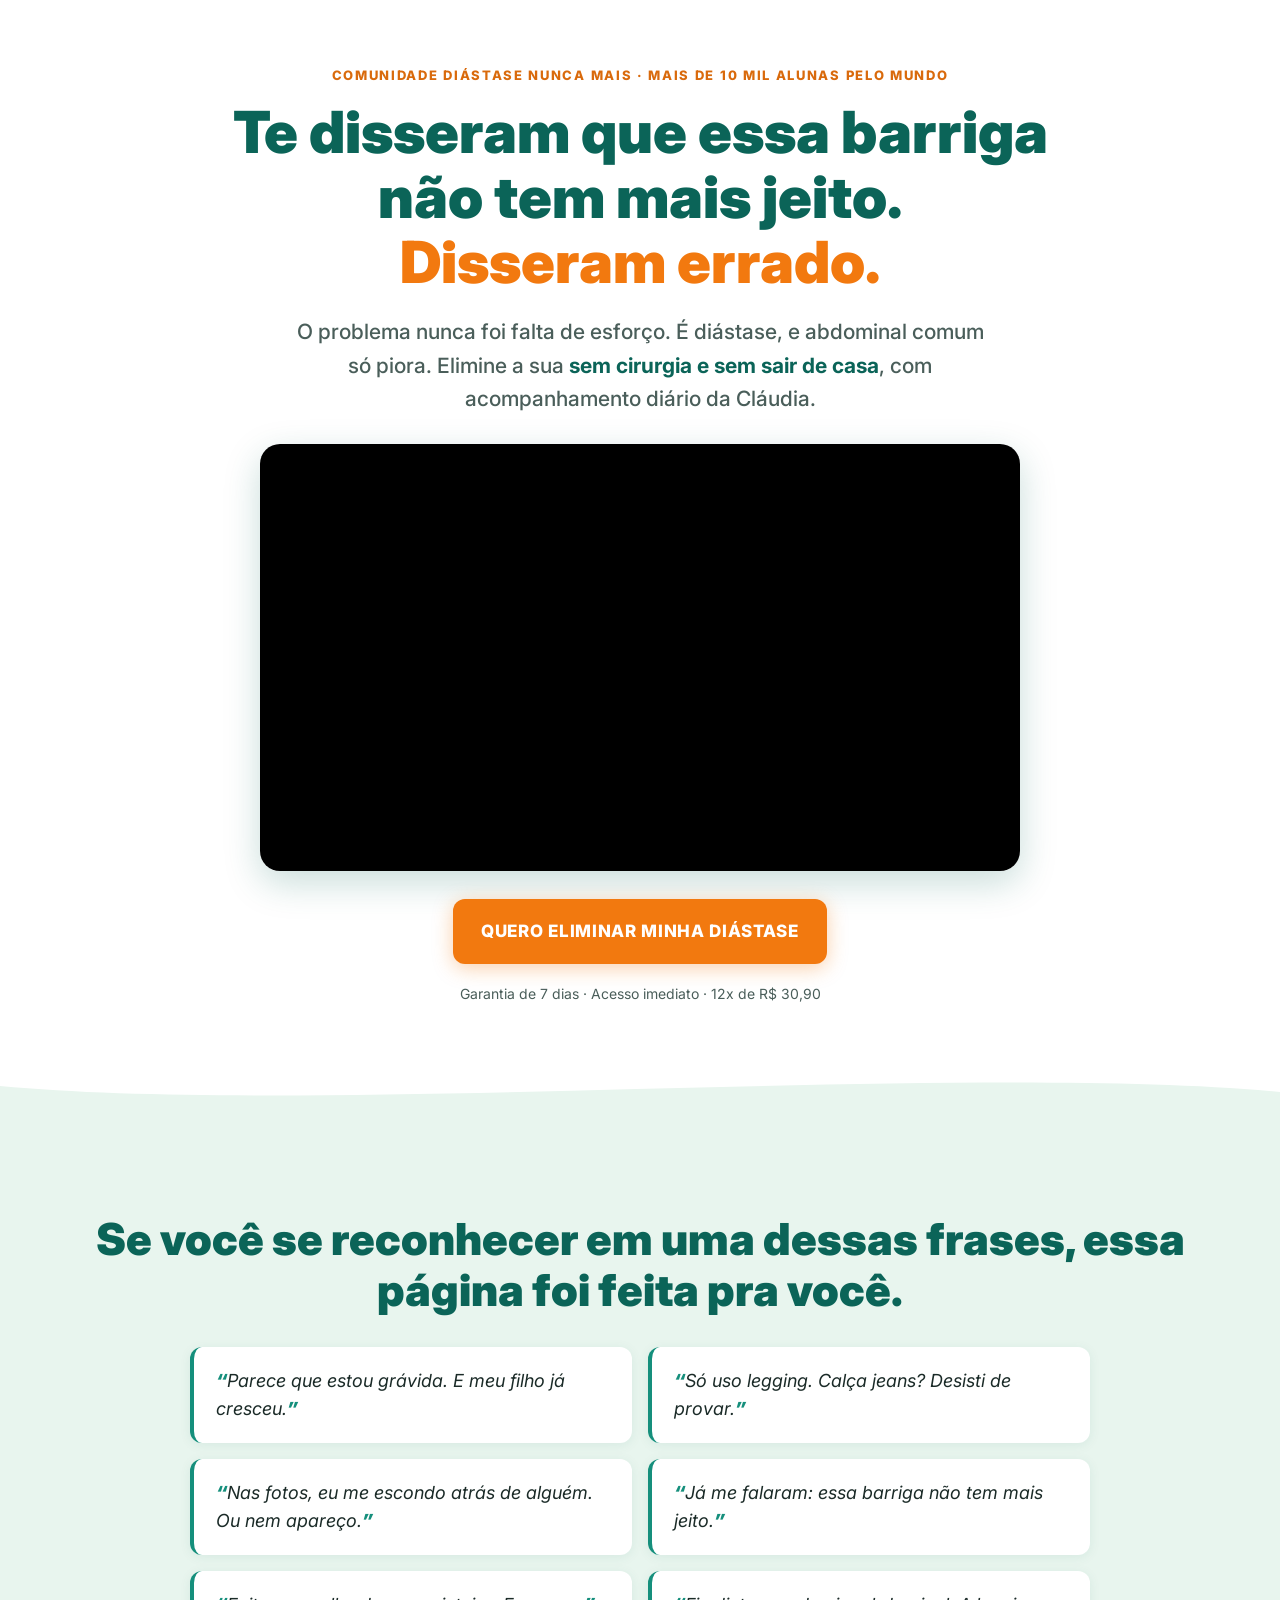
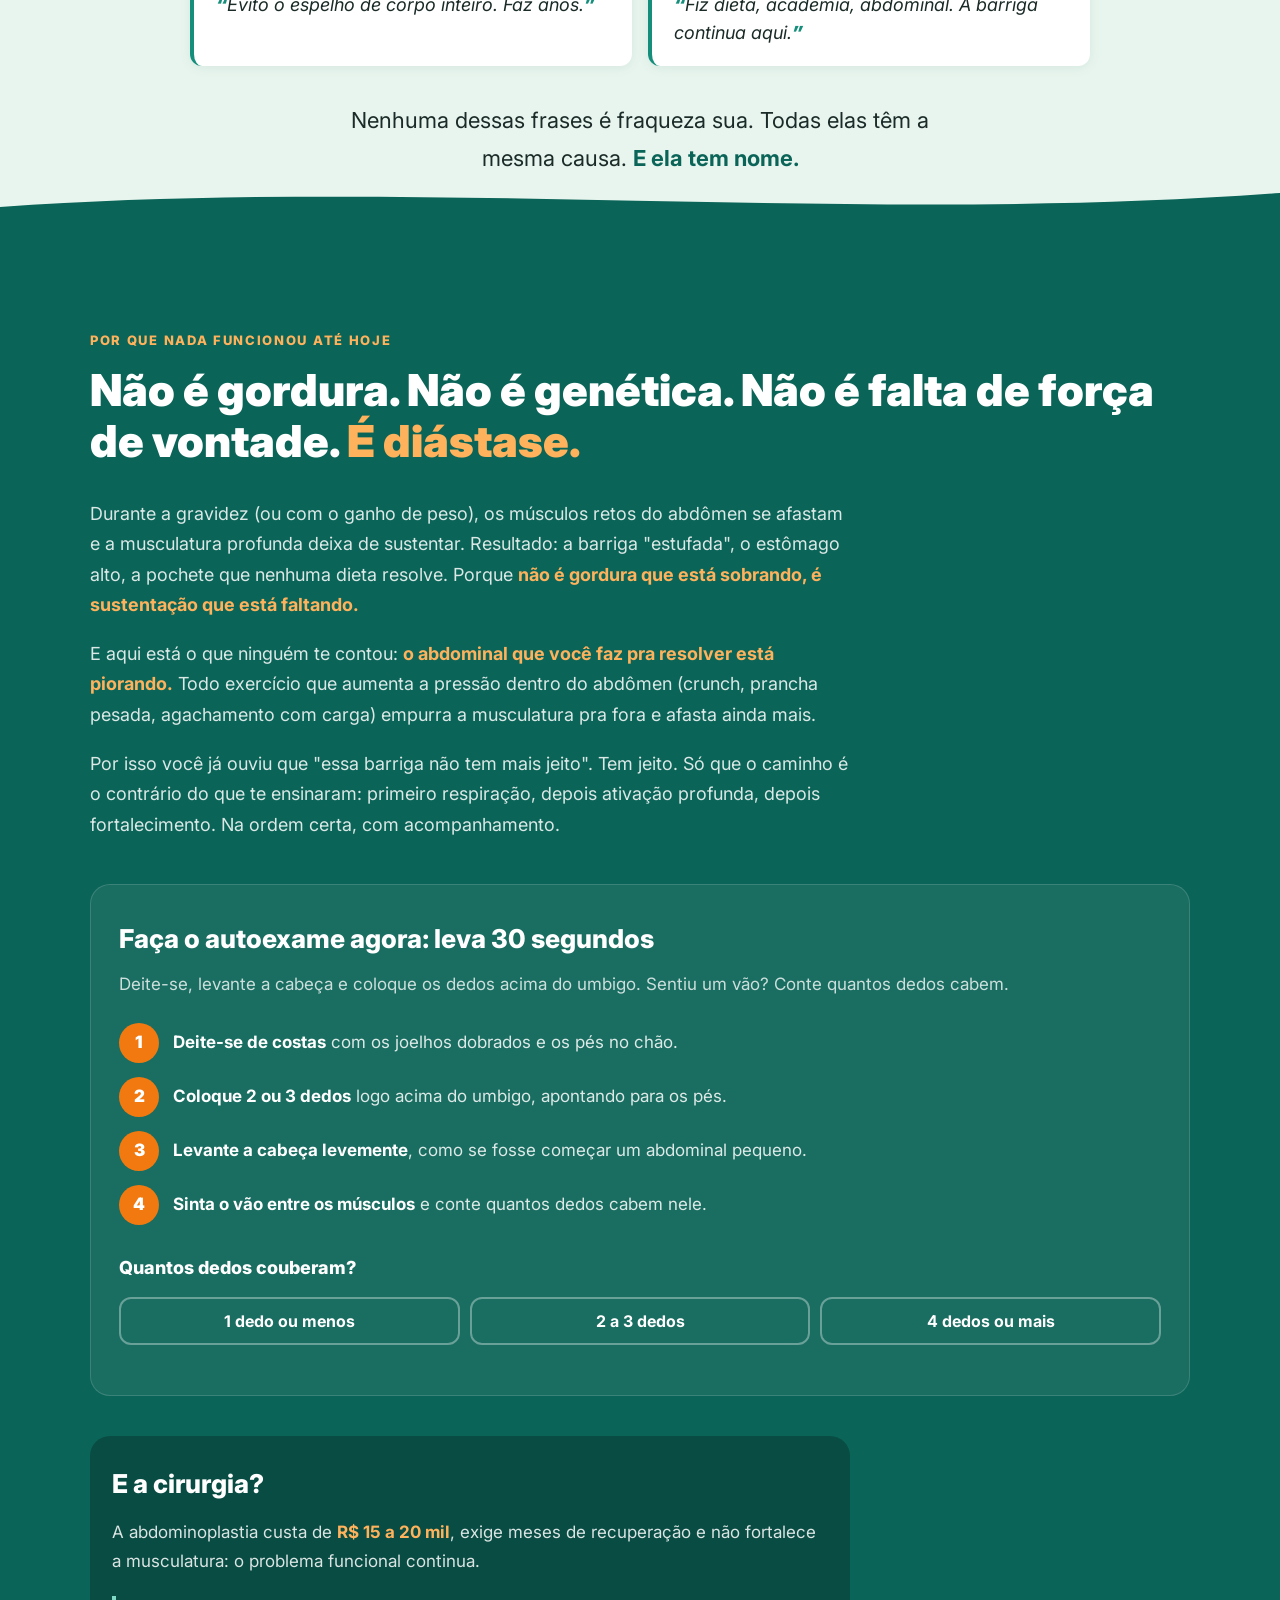
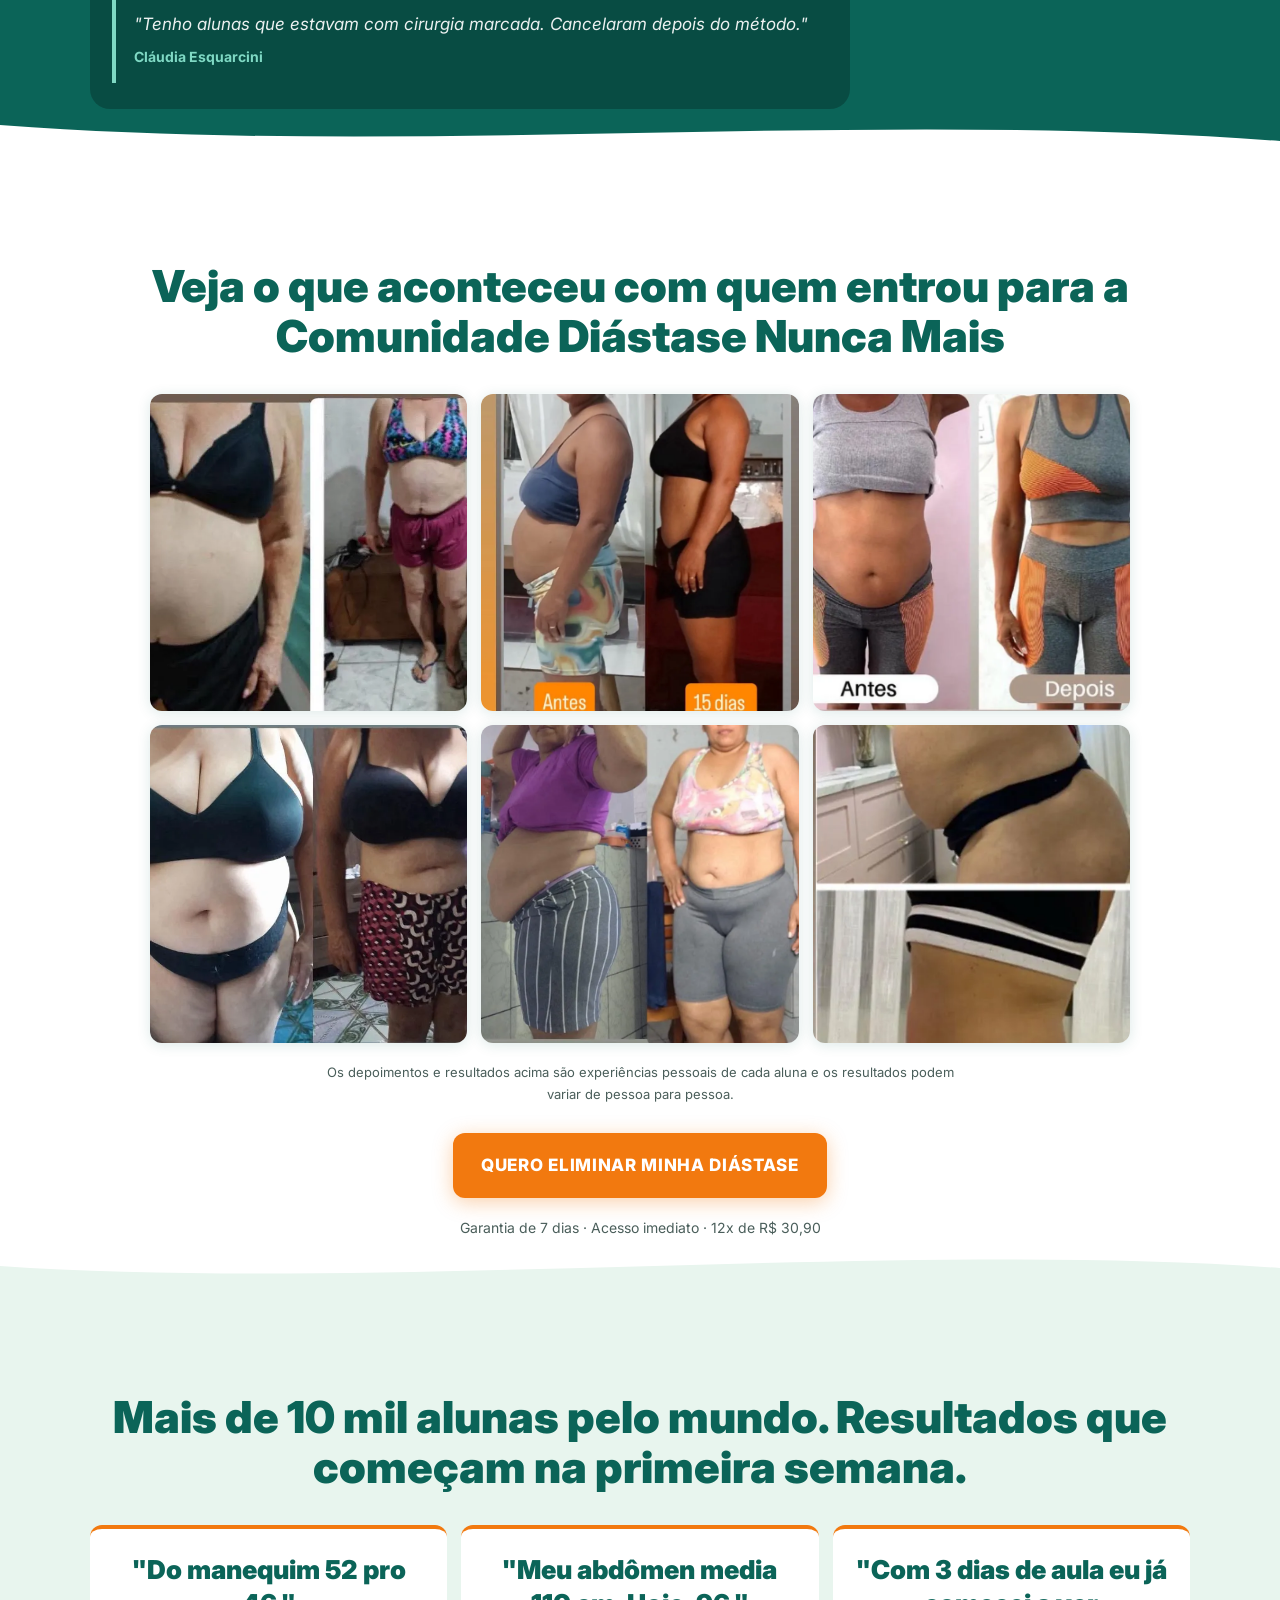
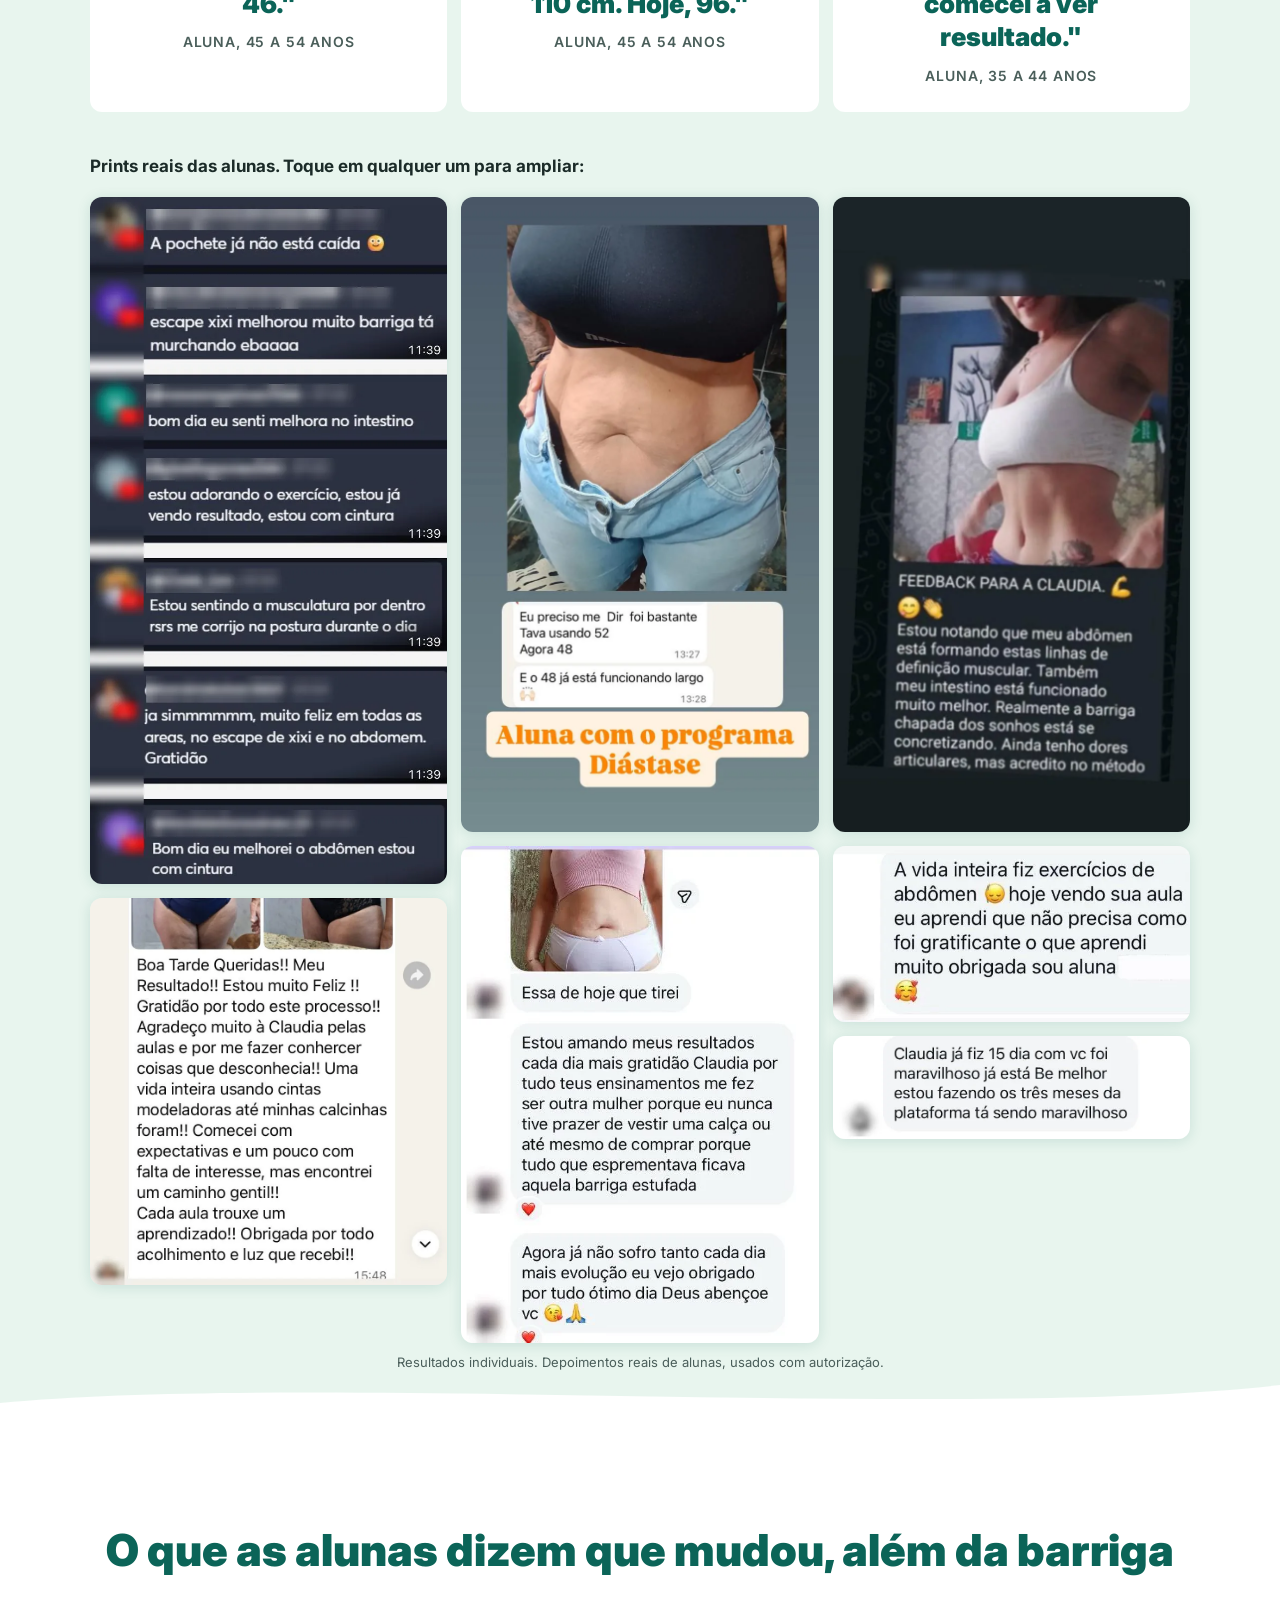
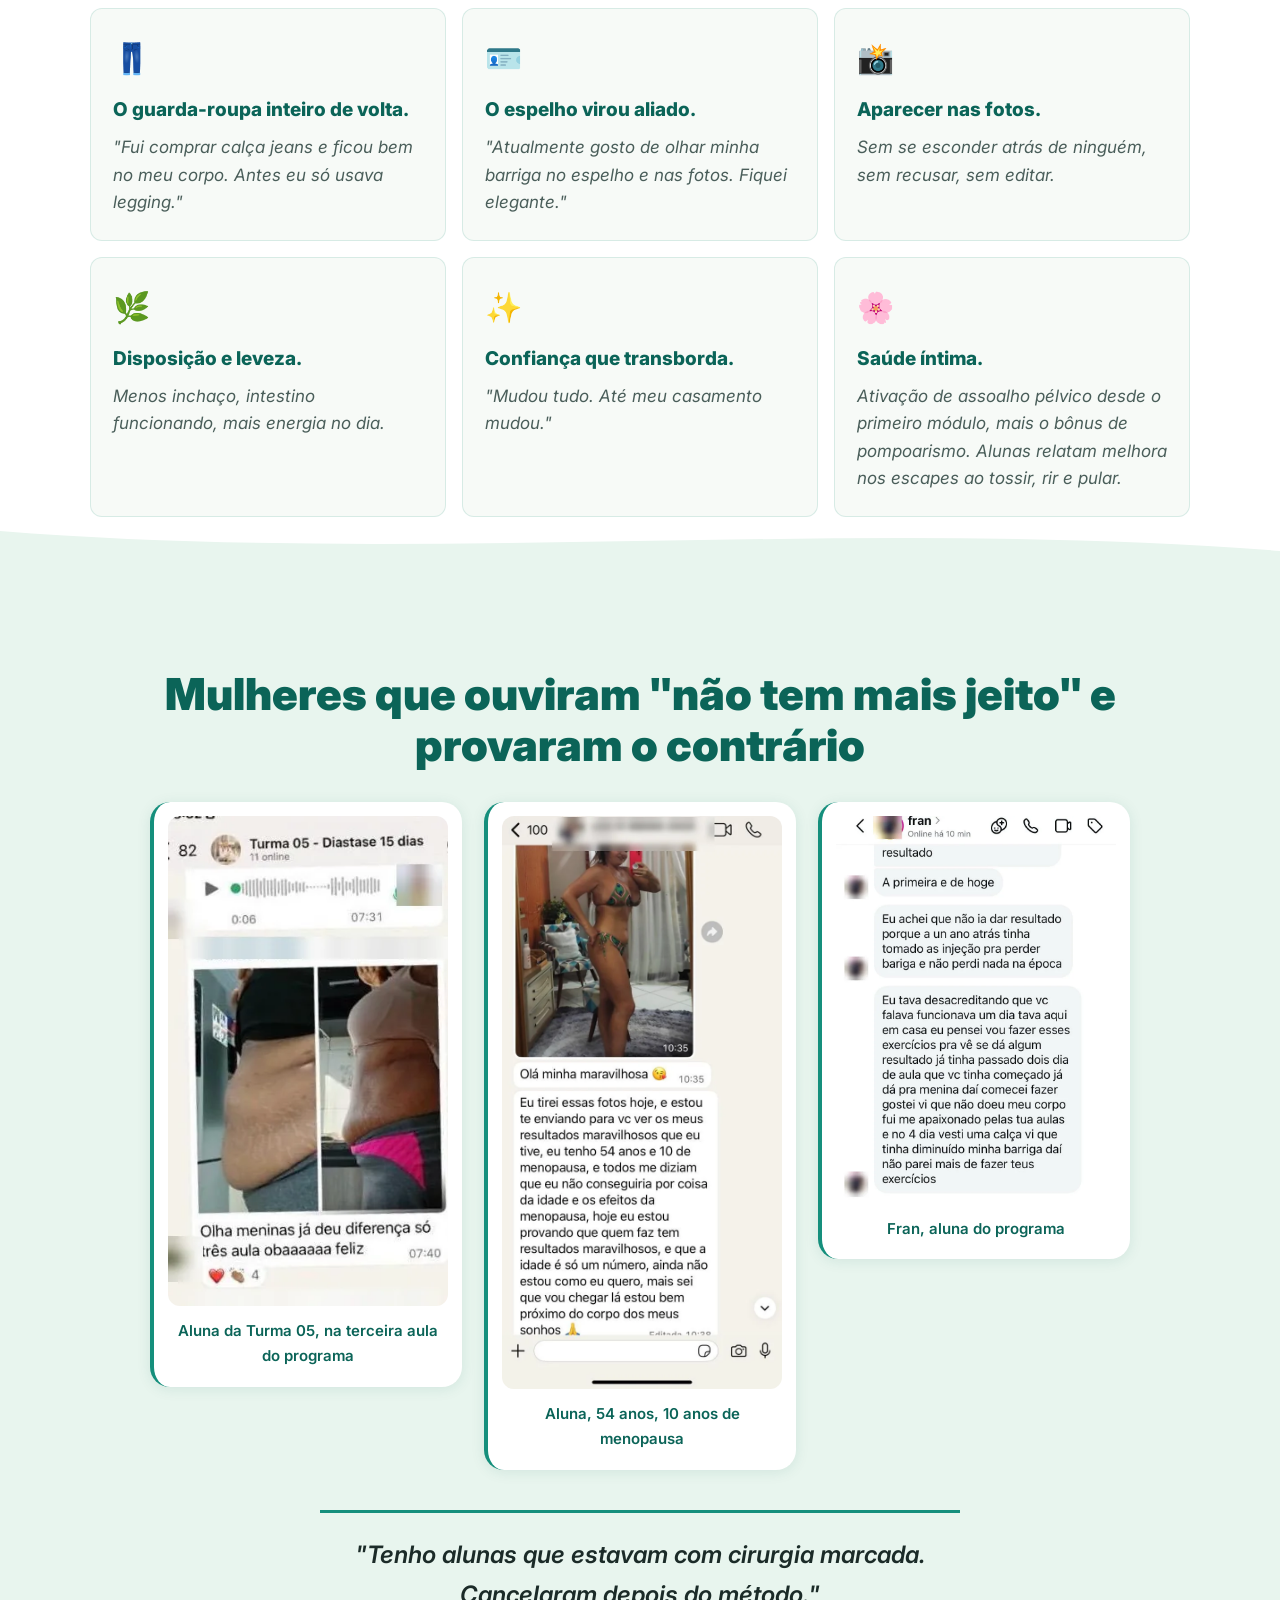
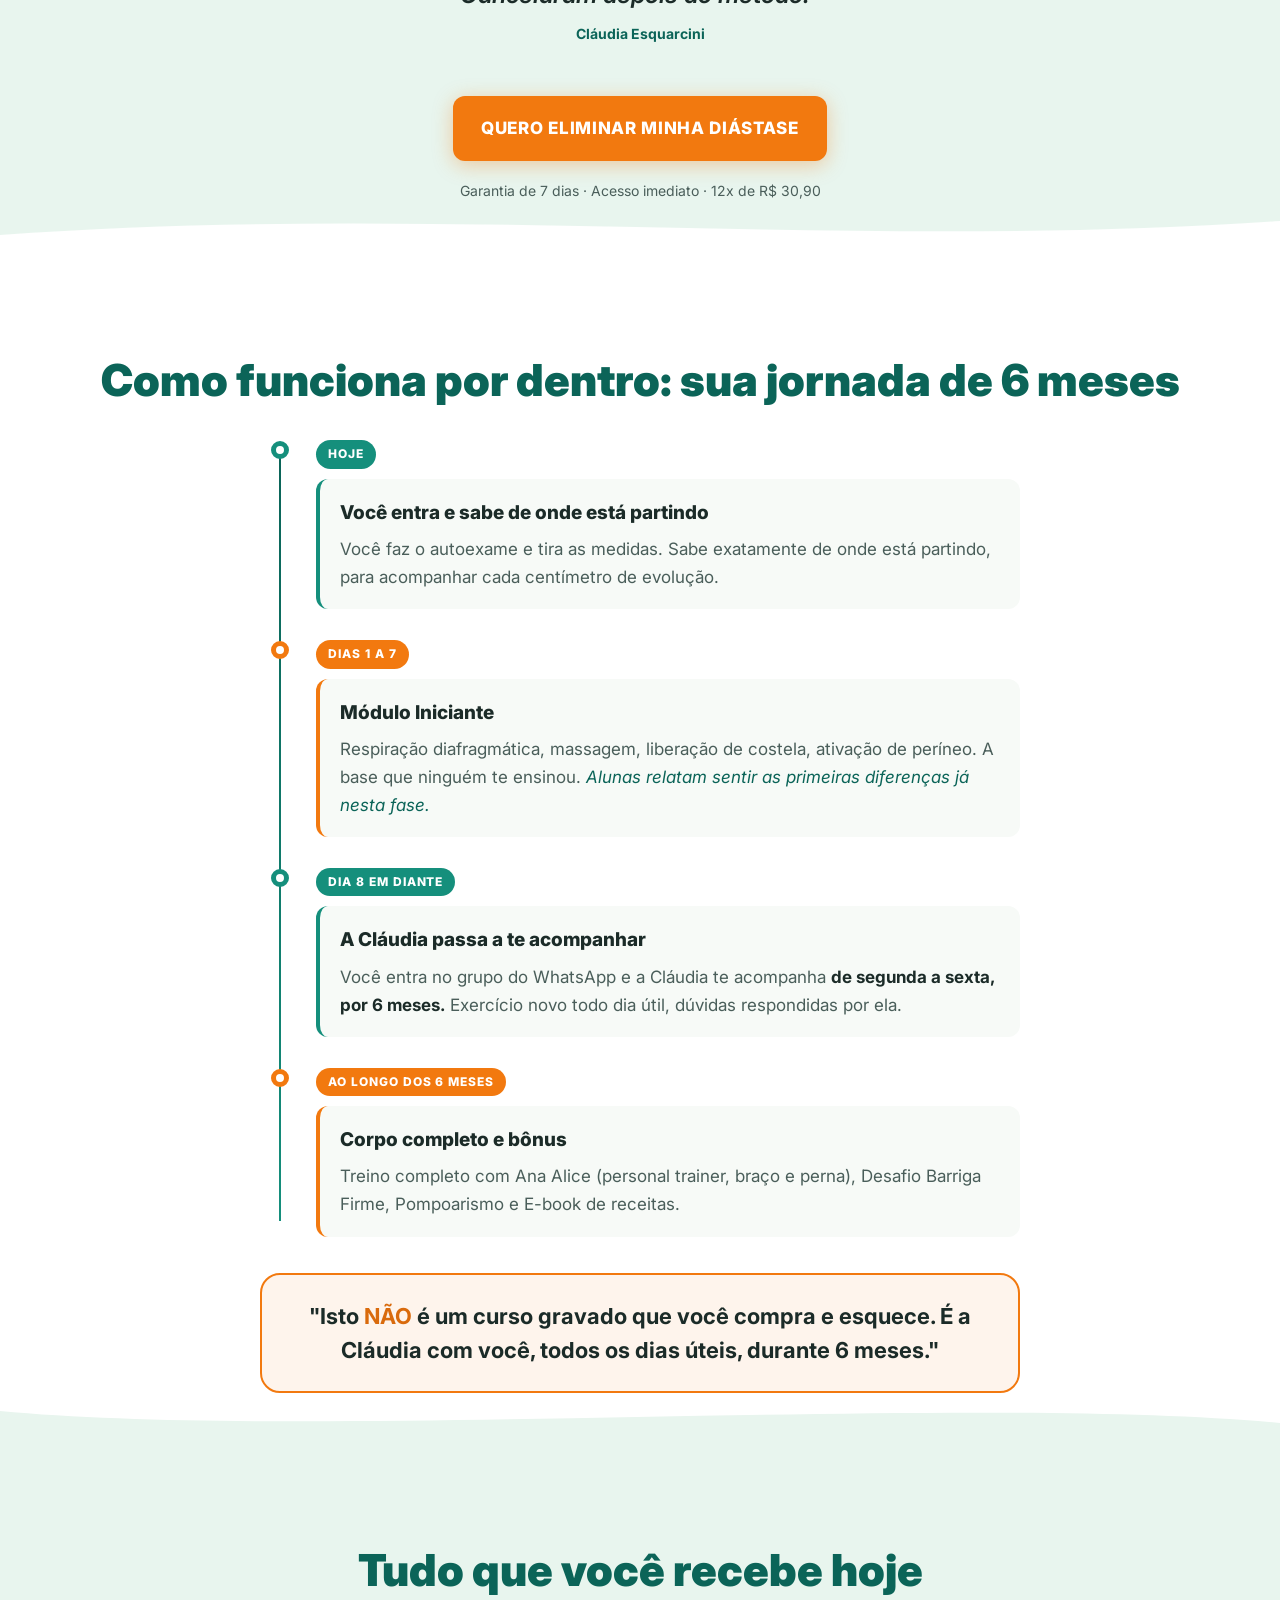
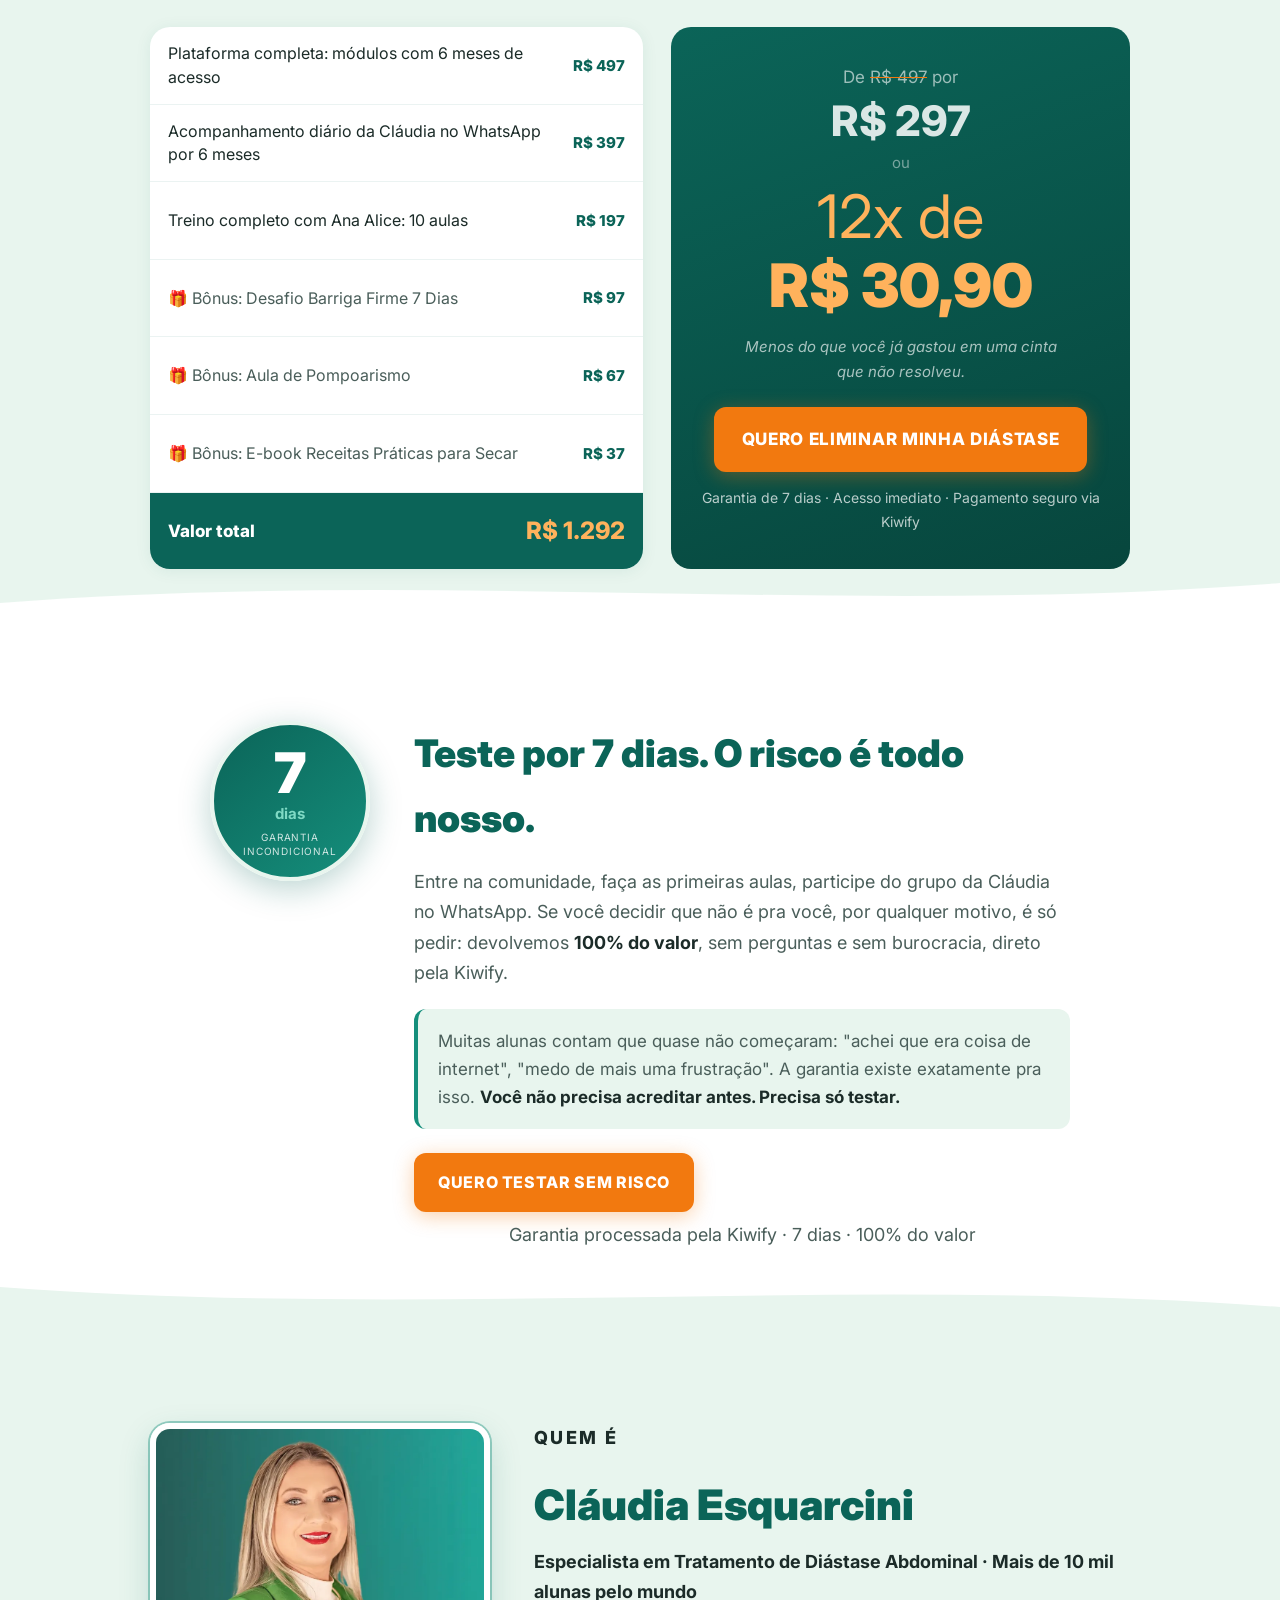
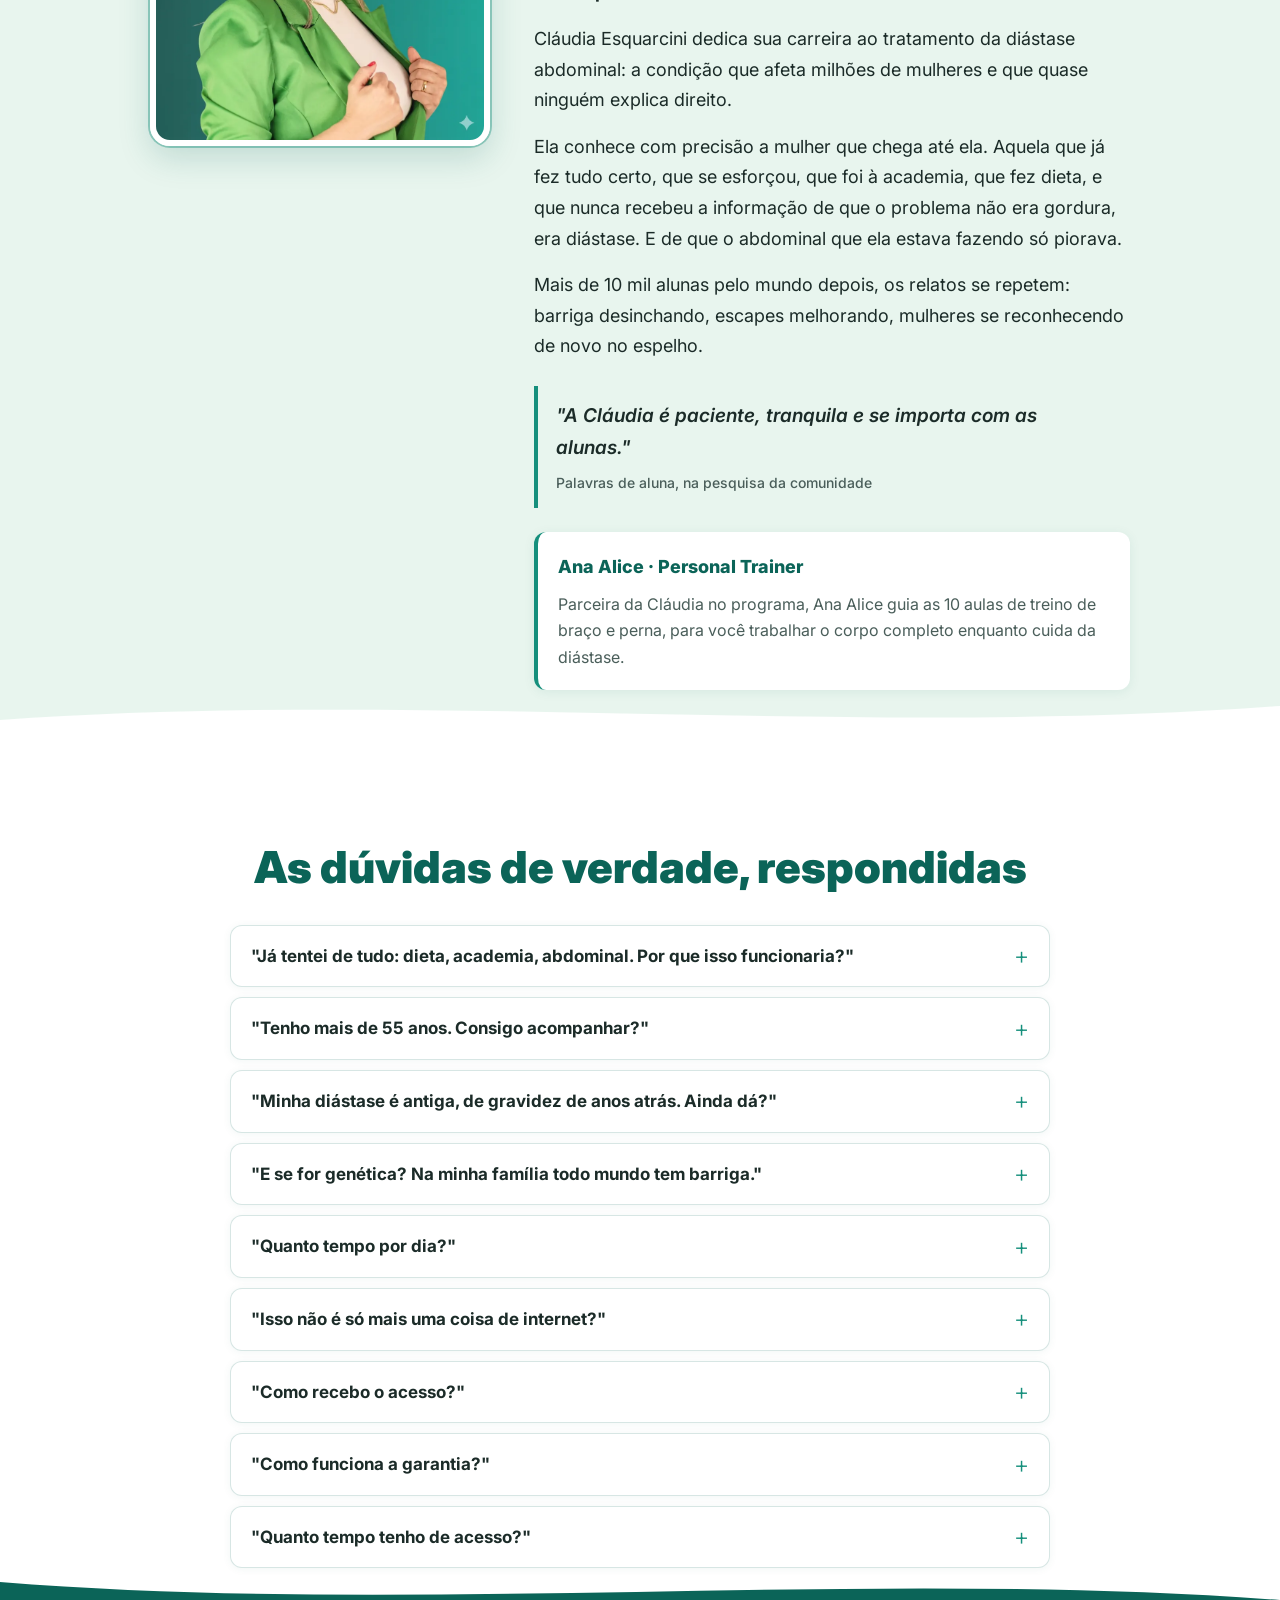
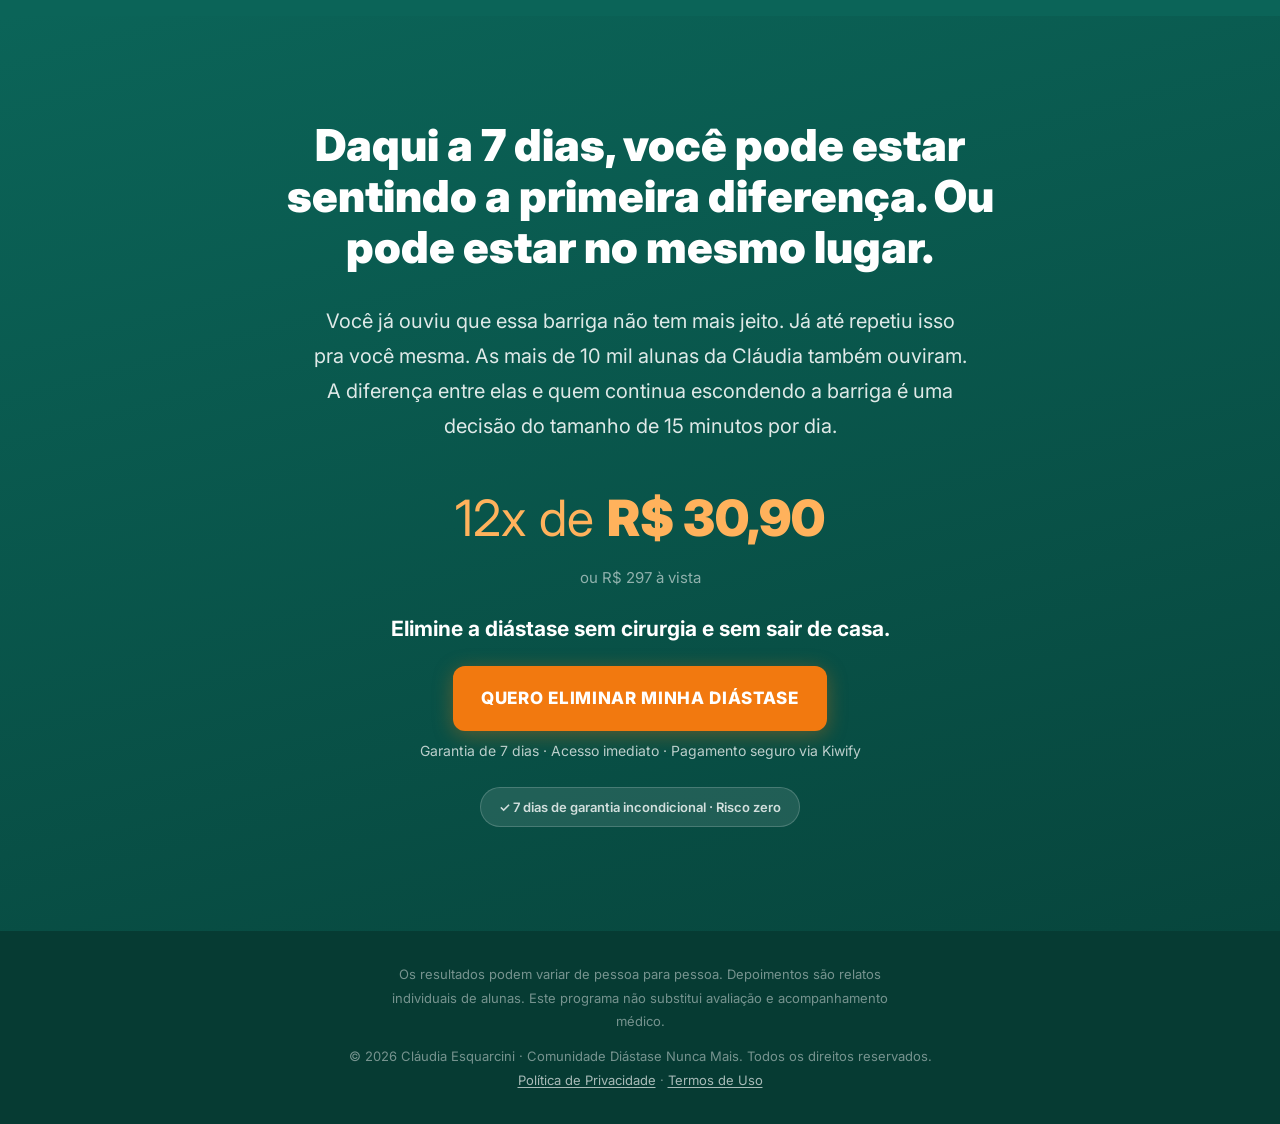
==== commit 012ded78: "GA4 G-PNTZ1658DX instalado com eventos ViewContent, begin_checkout e scroll_depth Co-Authored-By: Cl" ====
--- a/index.html
+++ b/index.html
@@ -37,6 +37,61 @@
   <link rel="dns-prefetch" href="https://license.vturb.com">
   <!-- End VTurb velocidade -->
 
+  <!-- Google tag (gtag.js) -->
+  <script async src="https://www.googletagmanager.com/gtag/js?id=G-PNTZ1658DX"></script>
+  <script>
+    window.dataLayer = window.dataLayer || [];
+    function gtag(){dataLayer.push(arguments);}
+    gtag('js', new Date());
+    gtag('config', 'G-PNTZ1658DX');
+  </script>
+  <script>
+    // ViewContent: quando a página carrega
+    gtag('event', 'view_item', {
+      currency: 'BRL',
+      value: 297.00,
+      items: [{
+        item_name: 'Comunidade Diástase Nunca Mais',
+        item_category: 'Saúde e Bem-estar',
+        price: 297.00
+      }]
+    });
+
+    // begin_checkout: quando qualquer botão de CTA é clicado
+    document.addEventListener('DOMContentLoaded', function() {
+      document.querySelectorAll('a[href*="pay.kiwify.com.br"]')
+        .forEach(function(btn) {
+          btn.addEventListener('click', function() {
+            gtag('event', 'begin_checkout', {
+              currency: 'BRL',
+              value: 297.00,
+              items: [{
+                item_name: 'Comunidade Diástase Nunca Mais',
+                price: 297.00
+              }]
+            });
+          });
+        });
+    });
+
+    // Progresso de scroll (25%, 50%, 75%, 100%)
+    var scrollMarks = {25: false, 50: false, 75: false, 100: false};
+    window.addEventListener('scroll', function() {
+      var scrolled = (window.scrollY + window.innerHeight) /
+                     document.documentElement.scrollHeight * 100;
+      Object.keys(scrollMarks).forEach(function(mark) {
+        if (!scrollMarks[mark] && scrolled >= mark) {
+          scrollMarks[mark] = true;
+          gtag('event', 'scroll_depth', {
+            percent_scrolled: parseInt(mark),
+            page: 'pagina_vendas_claudia'
+          });
+        }
+      });
+    });
+  </script>
+  <!-- End Google tag -->
+
   <meta charset="UTF-8">
   <meta name="viewport" content="width=device-width, initial-scale=1.0">
   <title>Comunidade Diástase Nunca Mais · Cláudia Esquarcini</title>
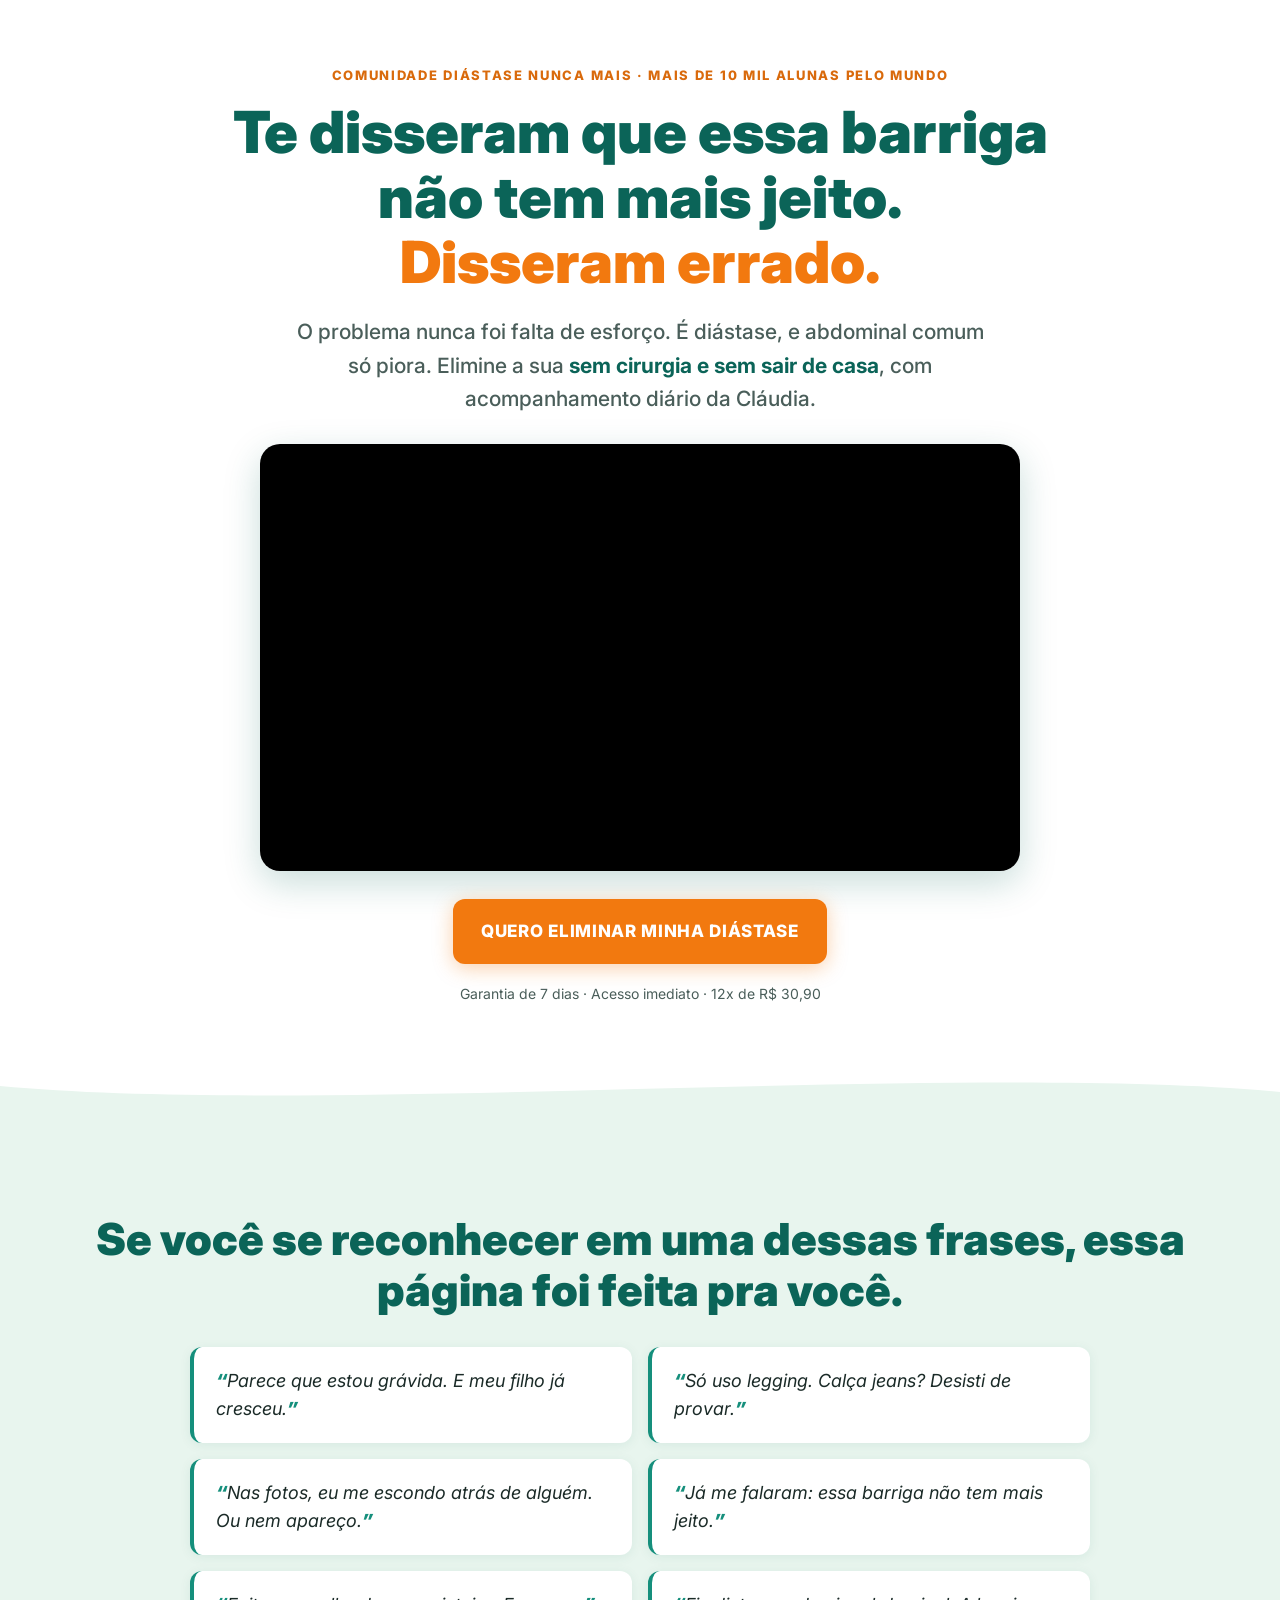
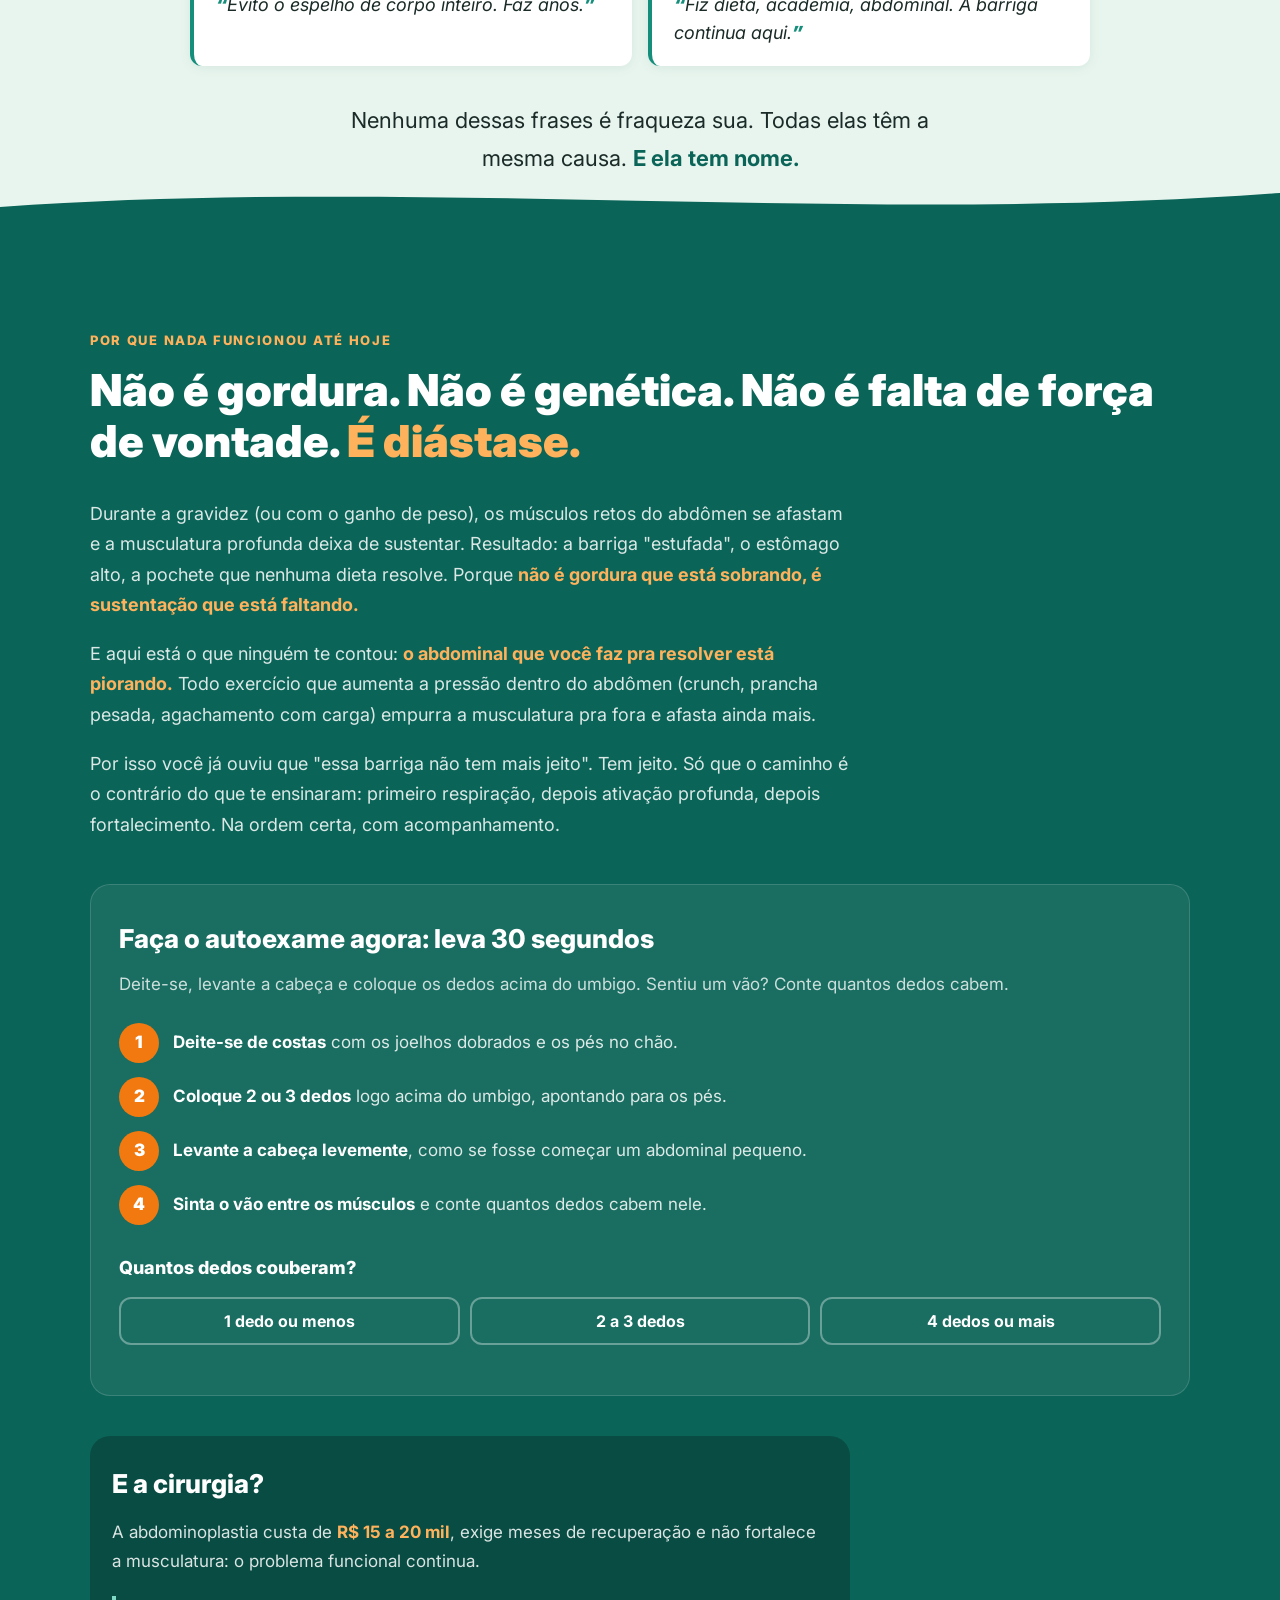
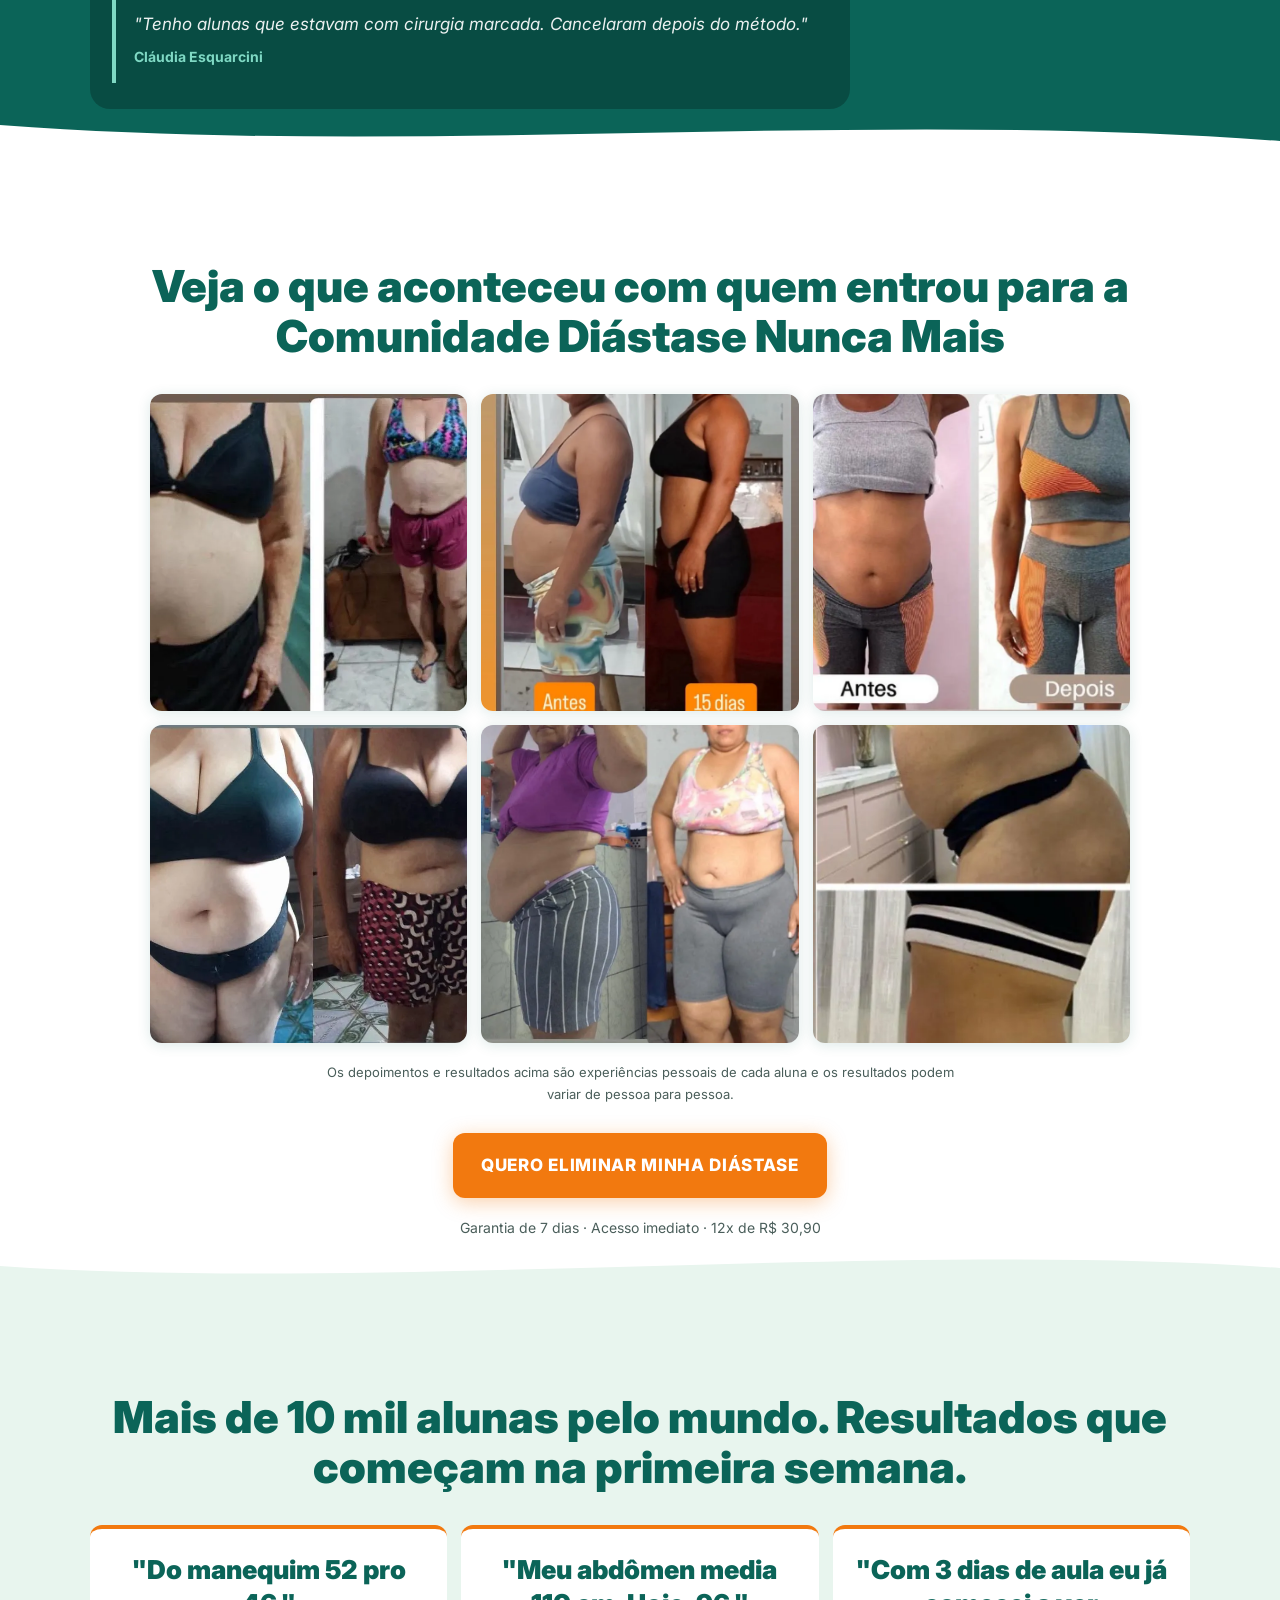
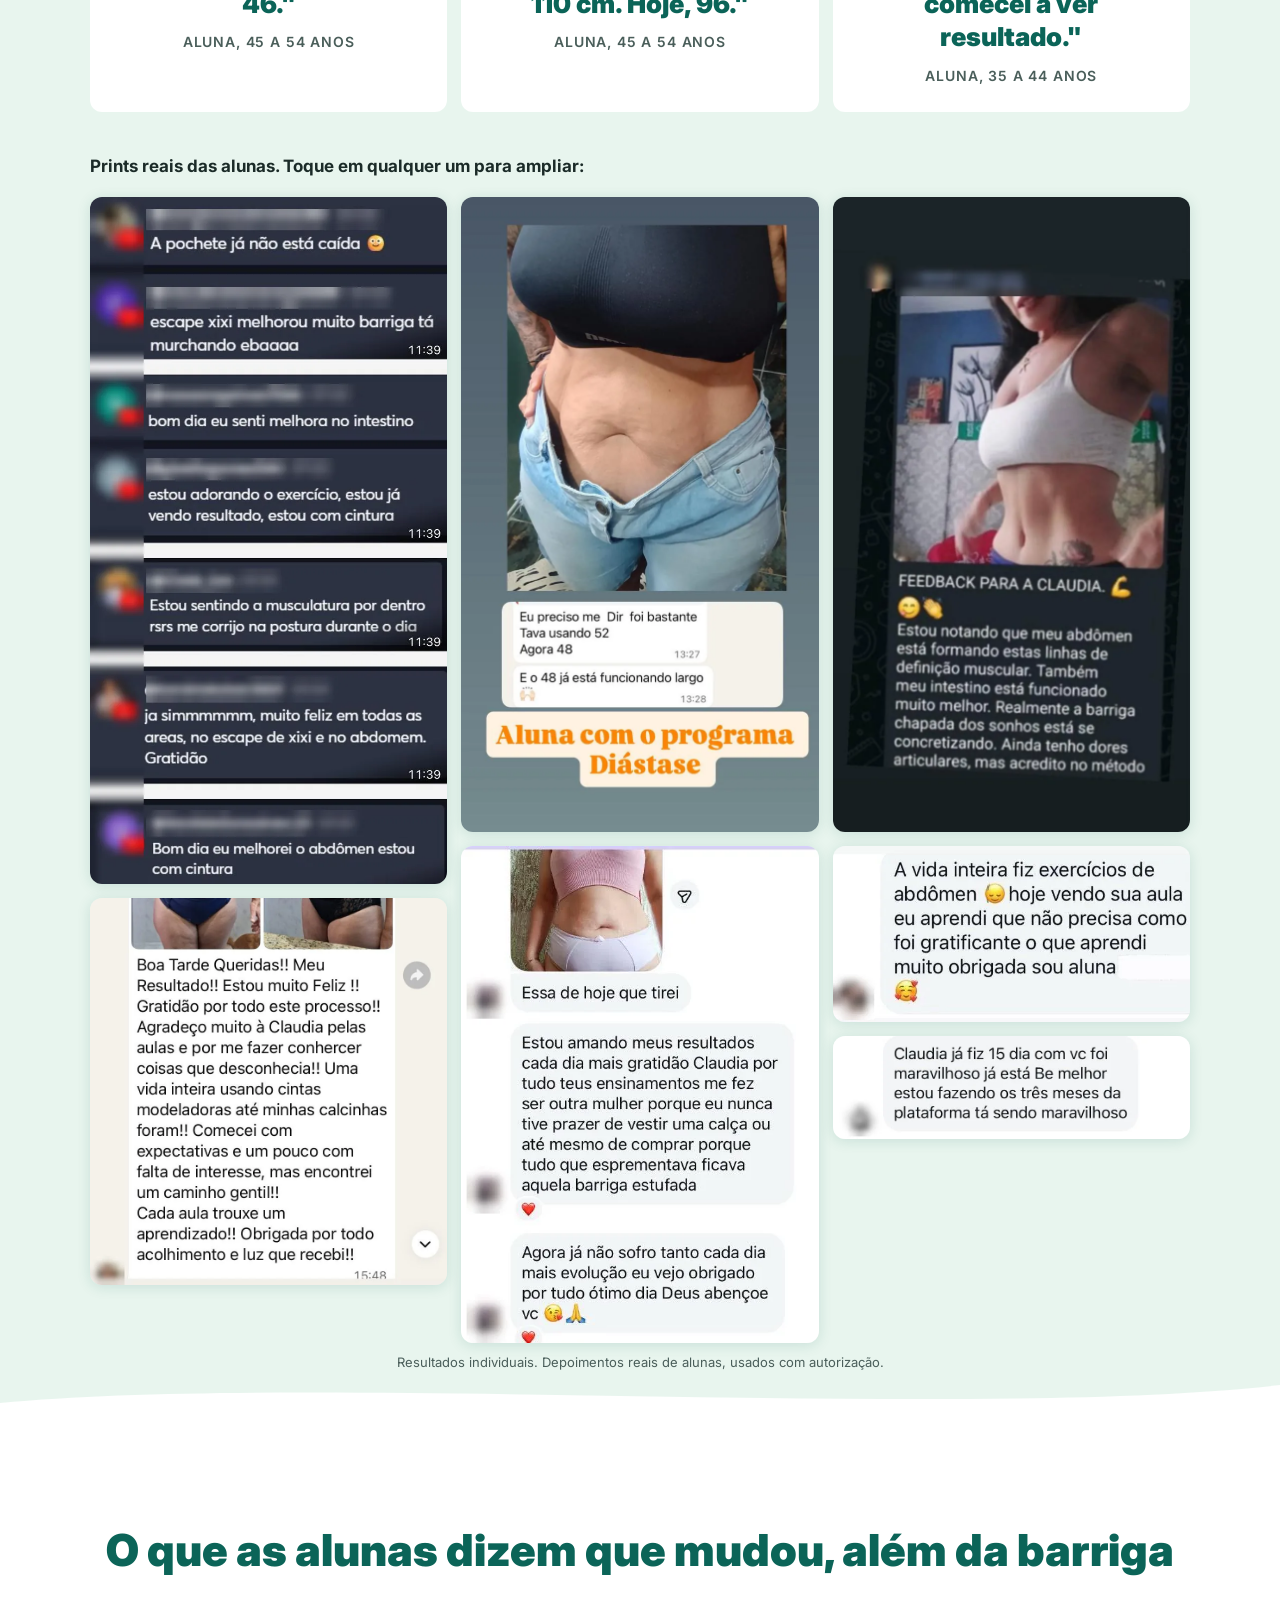
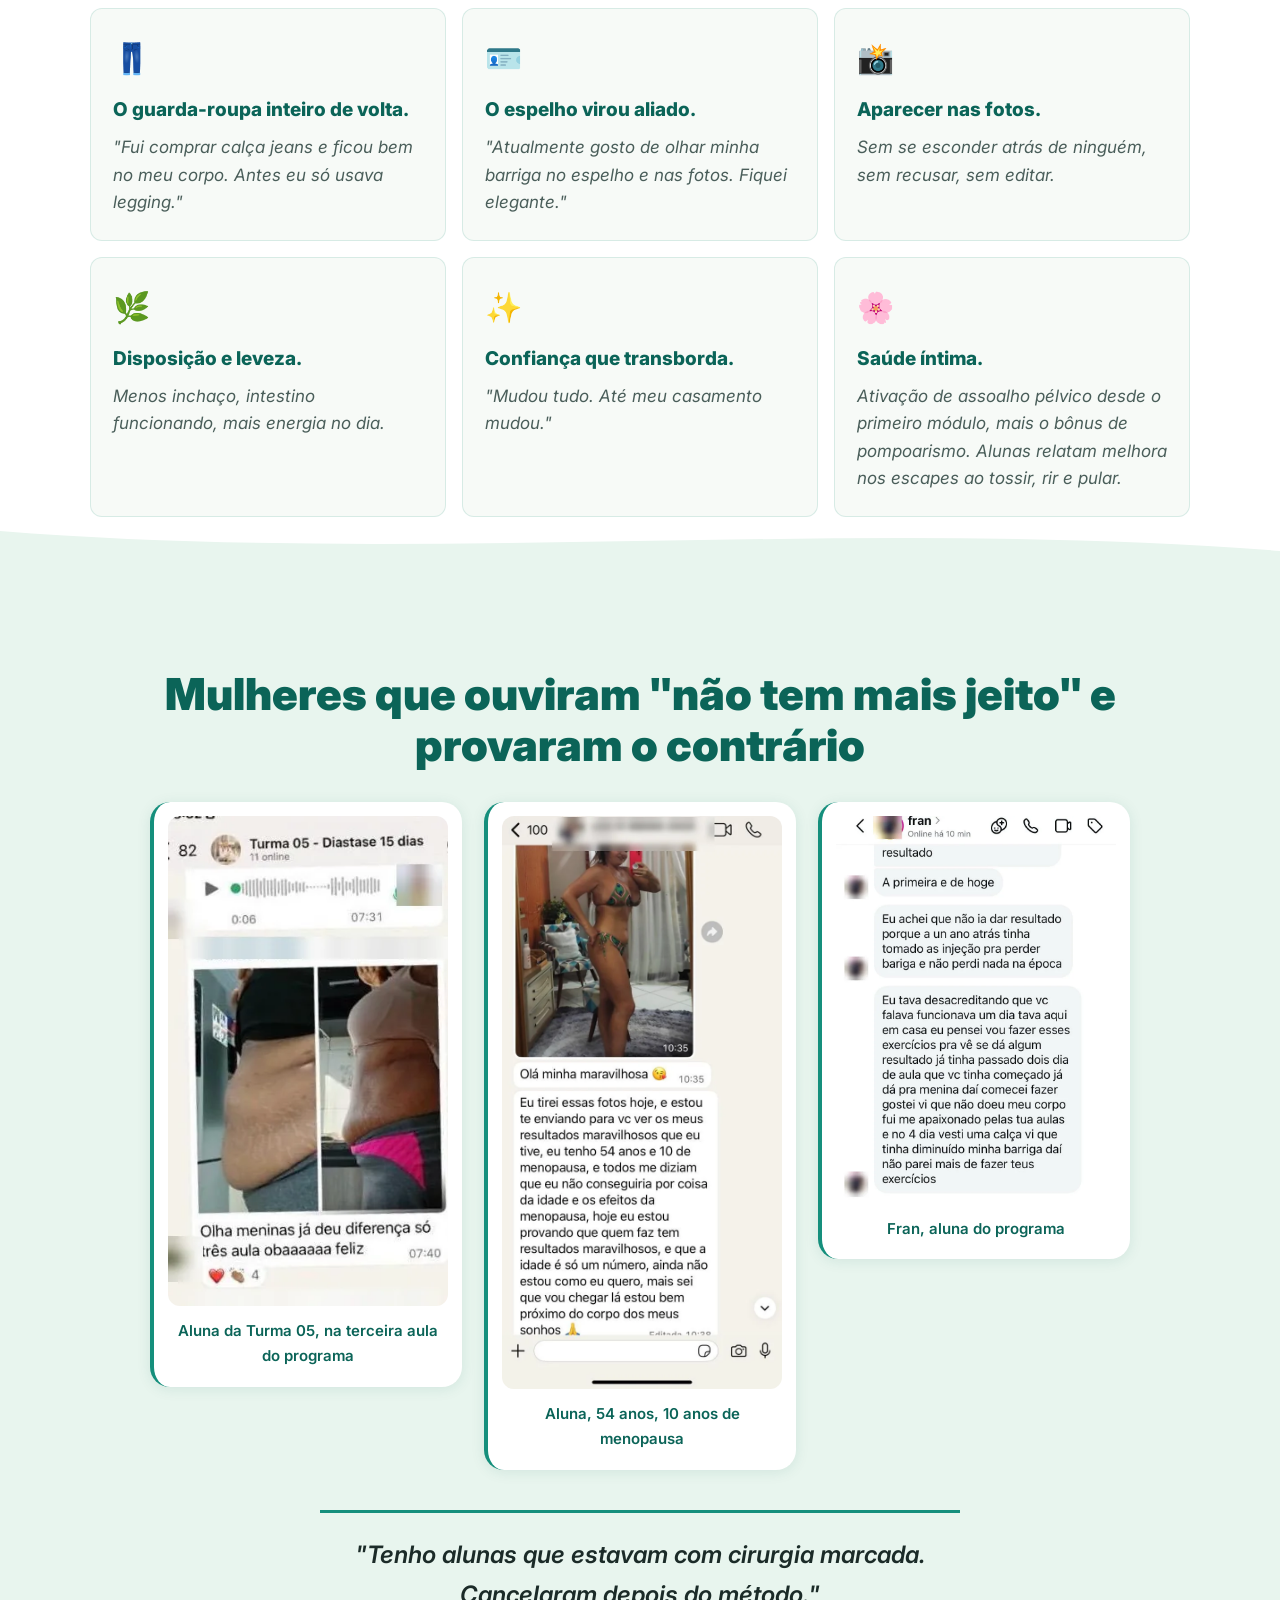
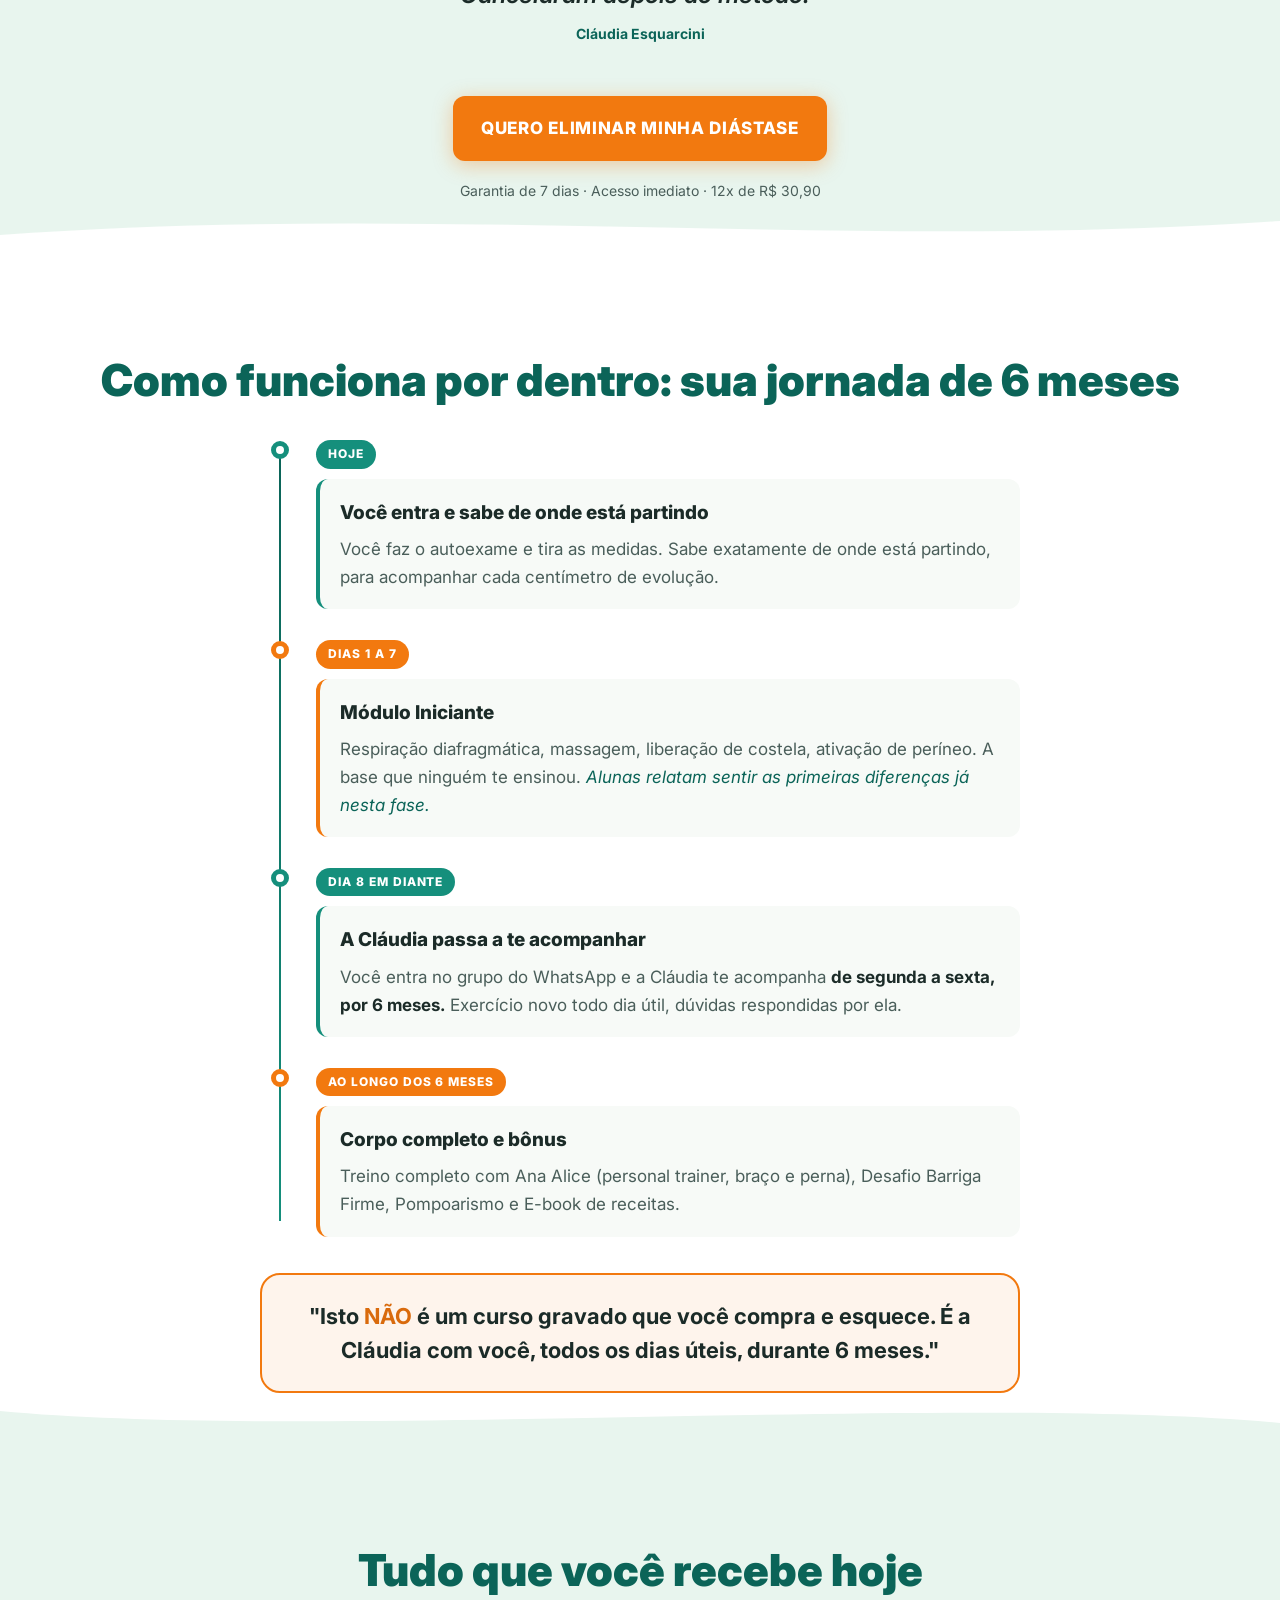
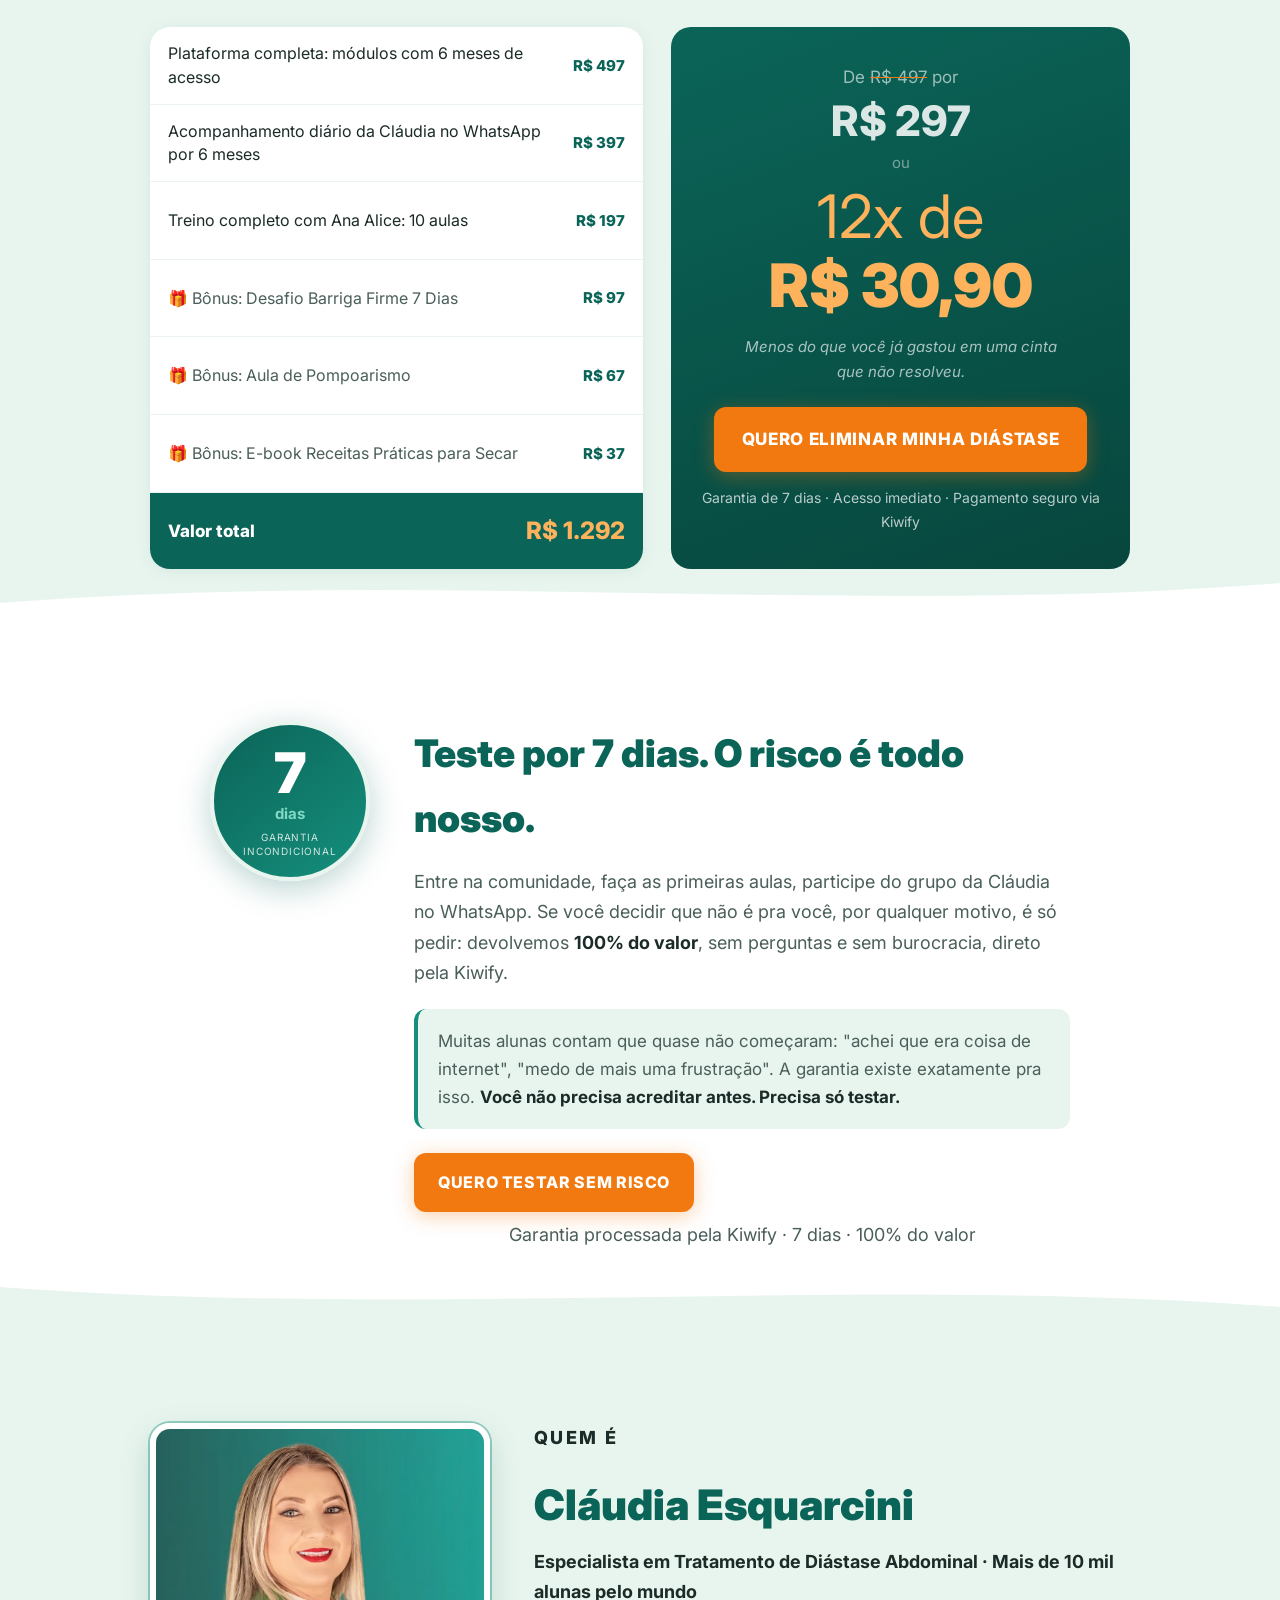
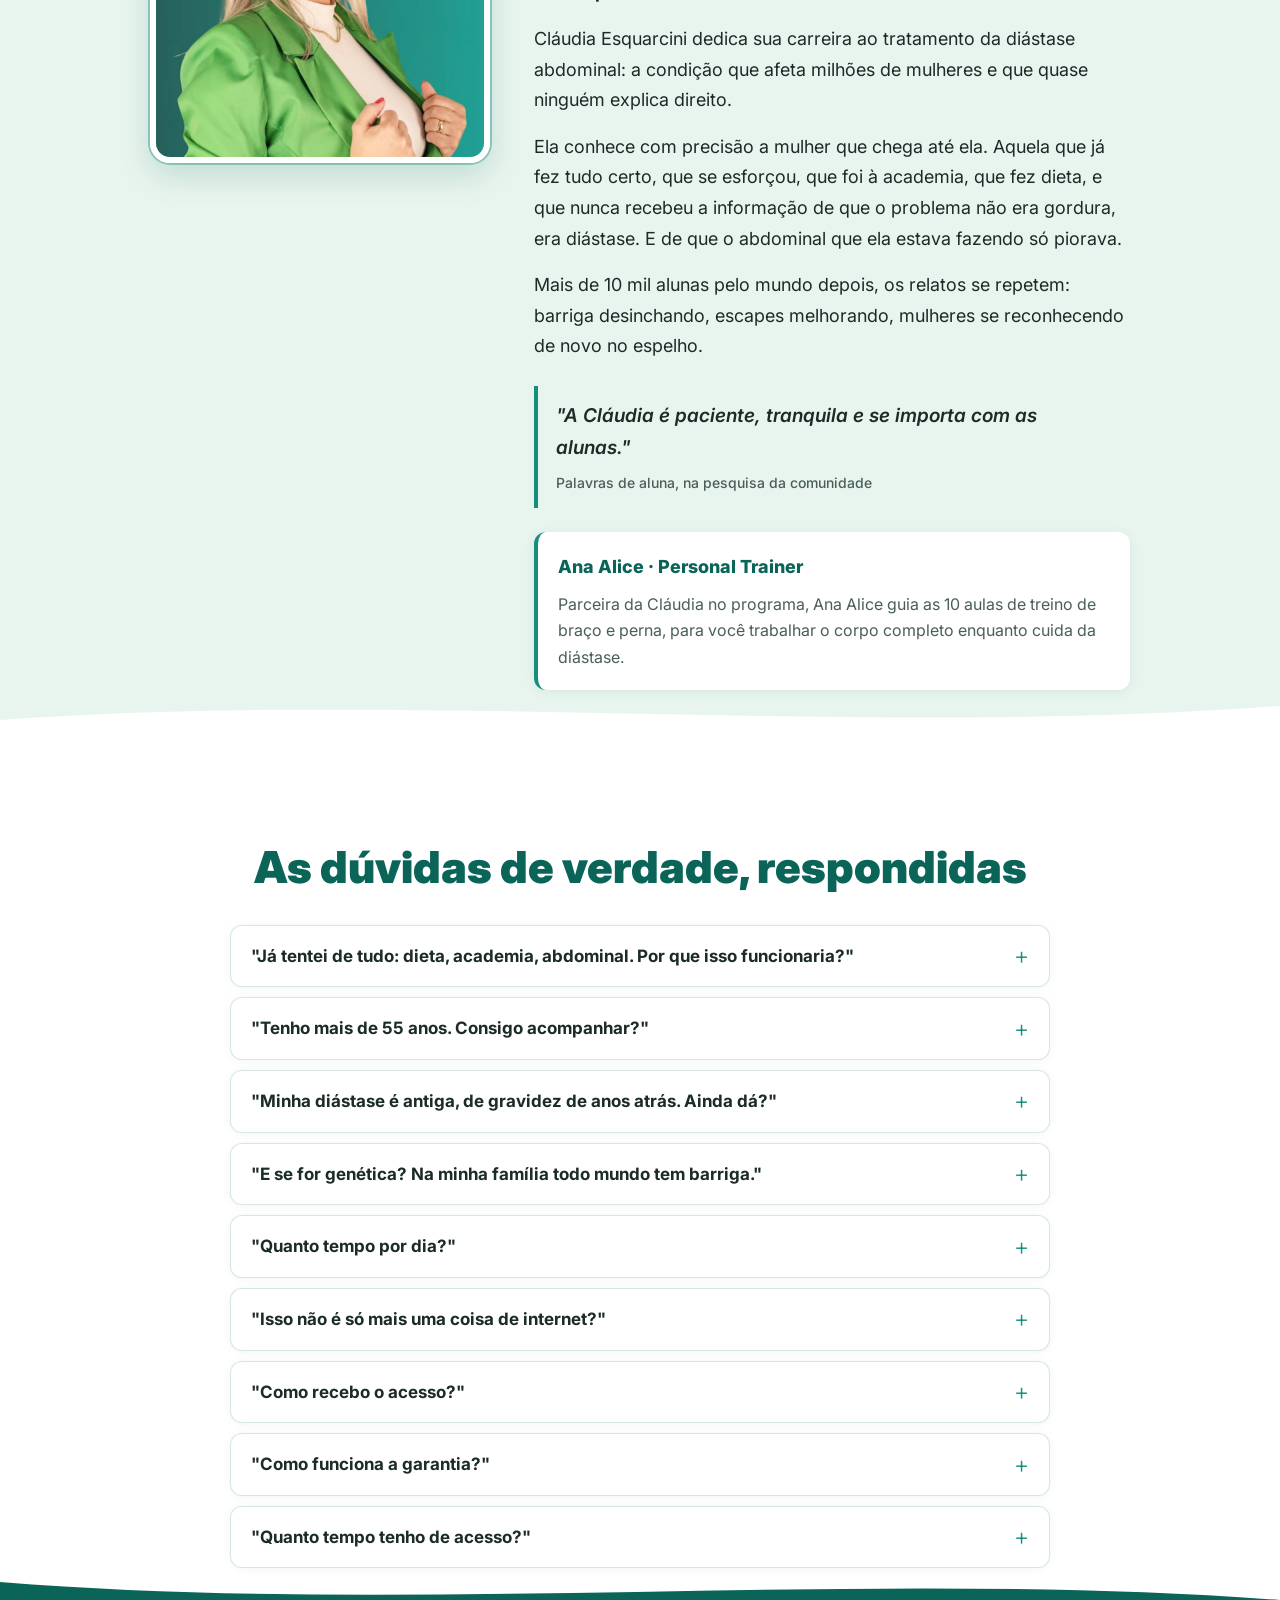
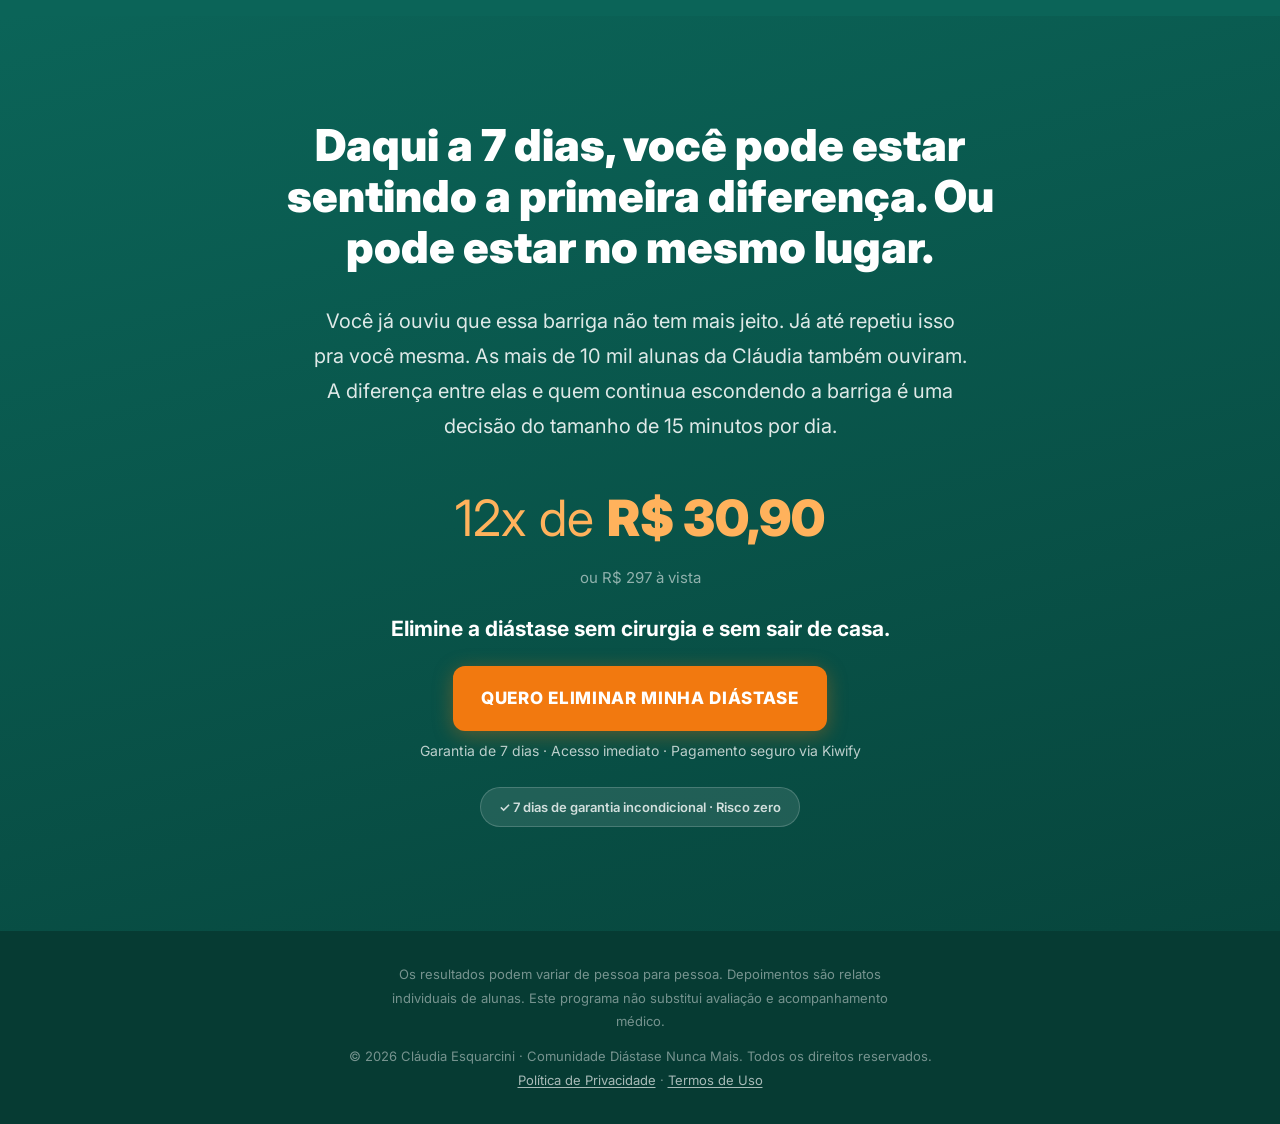
==== commit b9261992: "fix: trocar foto da Cláudia com marca no canto pelo recorte limpo Raiz, v2 e escape passam a usar cl" ====
--- a/index.html
+++ b/index.html
@@ -92,6 +92,29 @@
   </script>
   <!-- End Google tag -->
 
+  <!-- UTM passthrough: repassa os parâmetros utm da URL da página pro link de checkout do Kiwify -->
+  <script>
+    document.addEventListener('DOMContentLoaded', function() {
+      var pageParams = new URLSearchParams(window.location.search);
+      var utmKeys = ['utm_source', 'utm_medium', 'utm_campaign', 'utm_content', 'utm_term'];
+      var utmParams = new URLSearchParams();
+      utmKeys.forEach(function(key) {
+        var value = pageParams.get(key);
+        if (value) utmParams.set(key, value);
+      });
+      if (utmParams.toString() === '') return;
+
+      document.querySelectorAll('a[href*="pay.kiwify.com.br"]').forEach(function(link) {
+        var url = new URL(link.href, window.location.href);
+        utmParams.forEach(function(value, key) {
+          url.searchParams.set(key, value);
+        });
+        link.href = url.toString();
+      });
+    });
+  </script>
+  <!-- End UTM passthrough -->
+
   <meta charset="UTF-8">
   <meta name="viewport" content="width=device-width, initial-scale=1.0">
   <title>Comunidade Diástase Nunca Mais · Cláudia Esquarcini</title>
@@ -638,8 +661,8 @@
       <div class="bio-photo">
         <!-- PLACEHOLDER: trocar pelo PNG transparente real da Cláudia quando disponível -->
         <picture>
-          <source srcset="img/claudia_fundo_teal.webp" type="image/webp">
-          <img src="img/claudia_fundo_teal.png"
+          <source srcset="img/claudia_hero.webp" type="image/webp">
+          <img src="img/claudia_hero.jpg"
                alt="Cláudia Esquarcini, especialista em tratamento de diástase abdominal"
                width="480" height="480"
                loading="lazy"
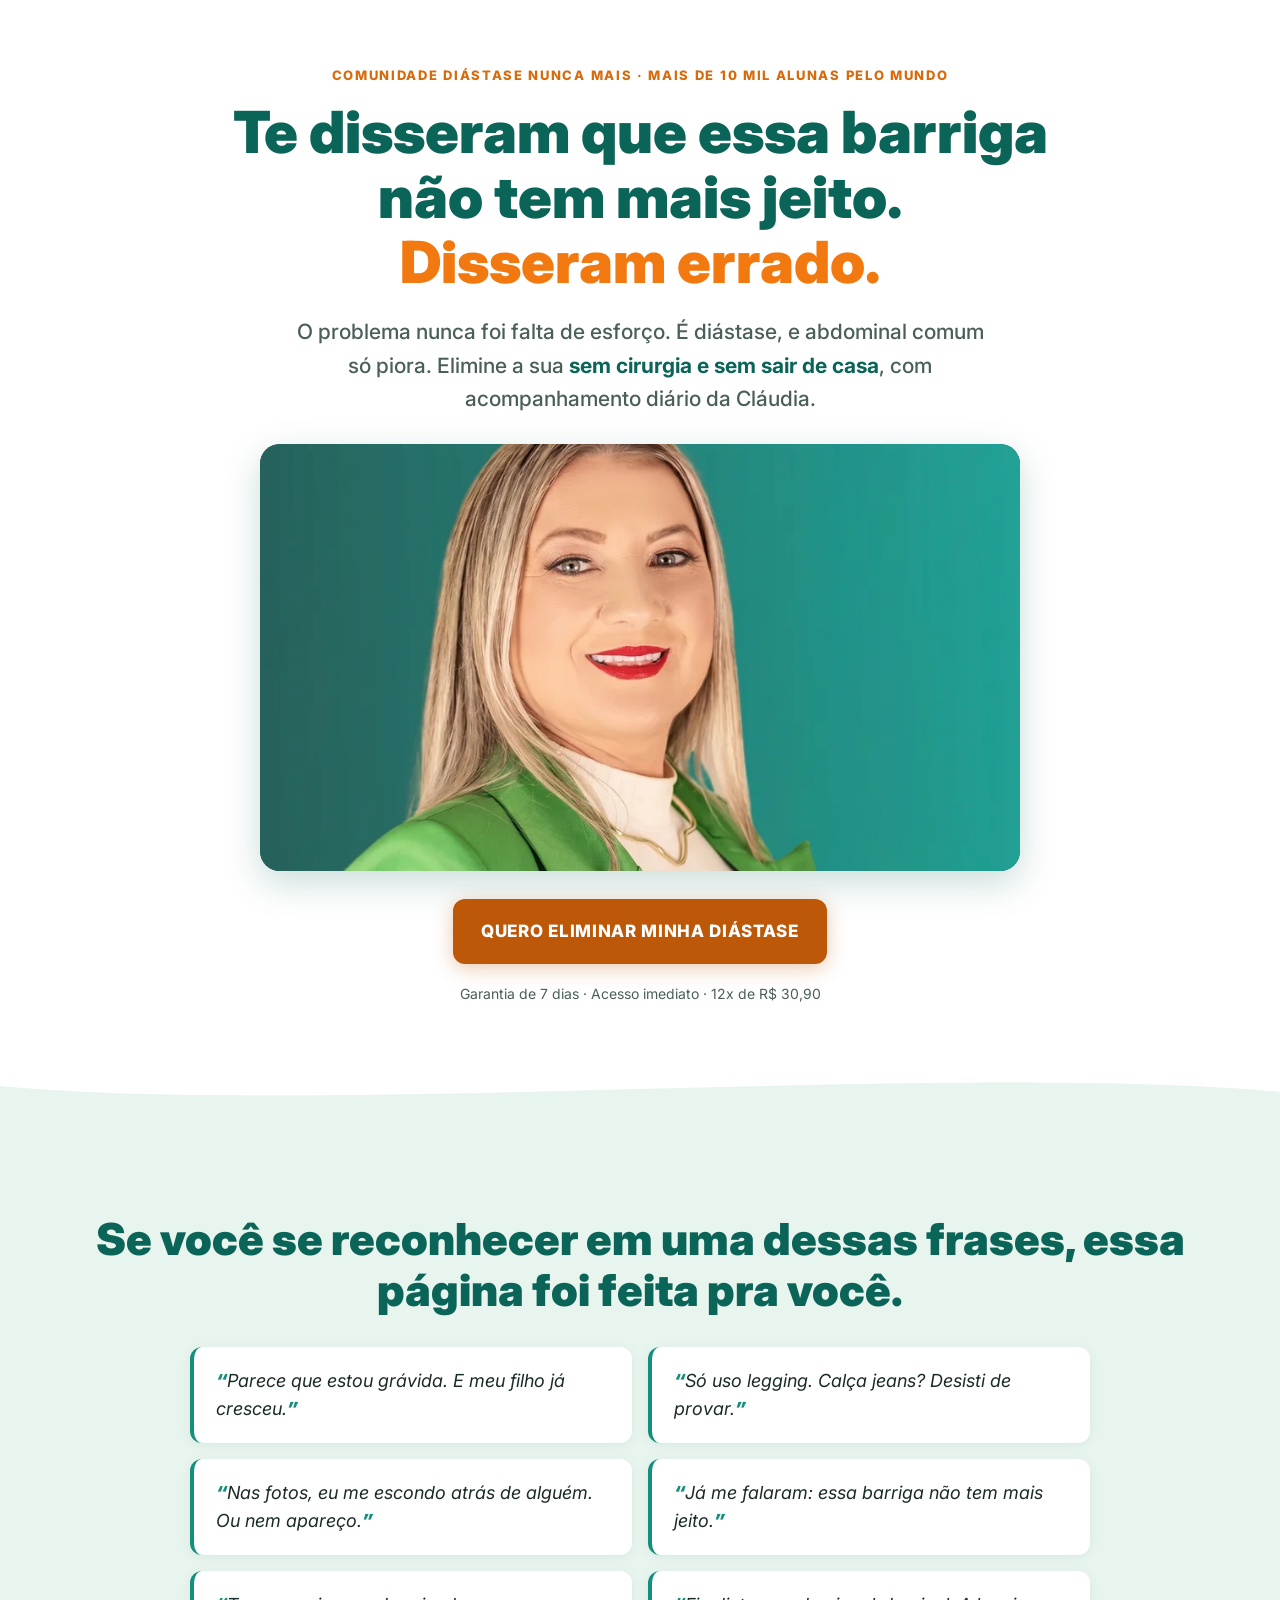
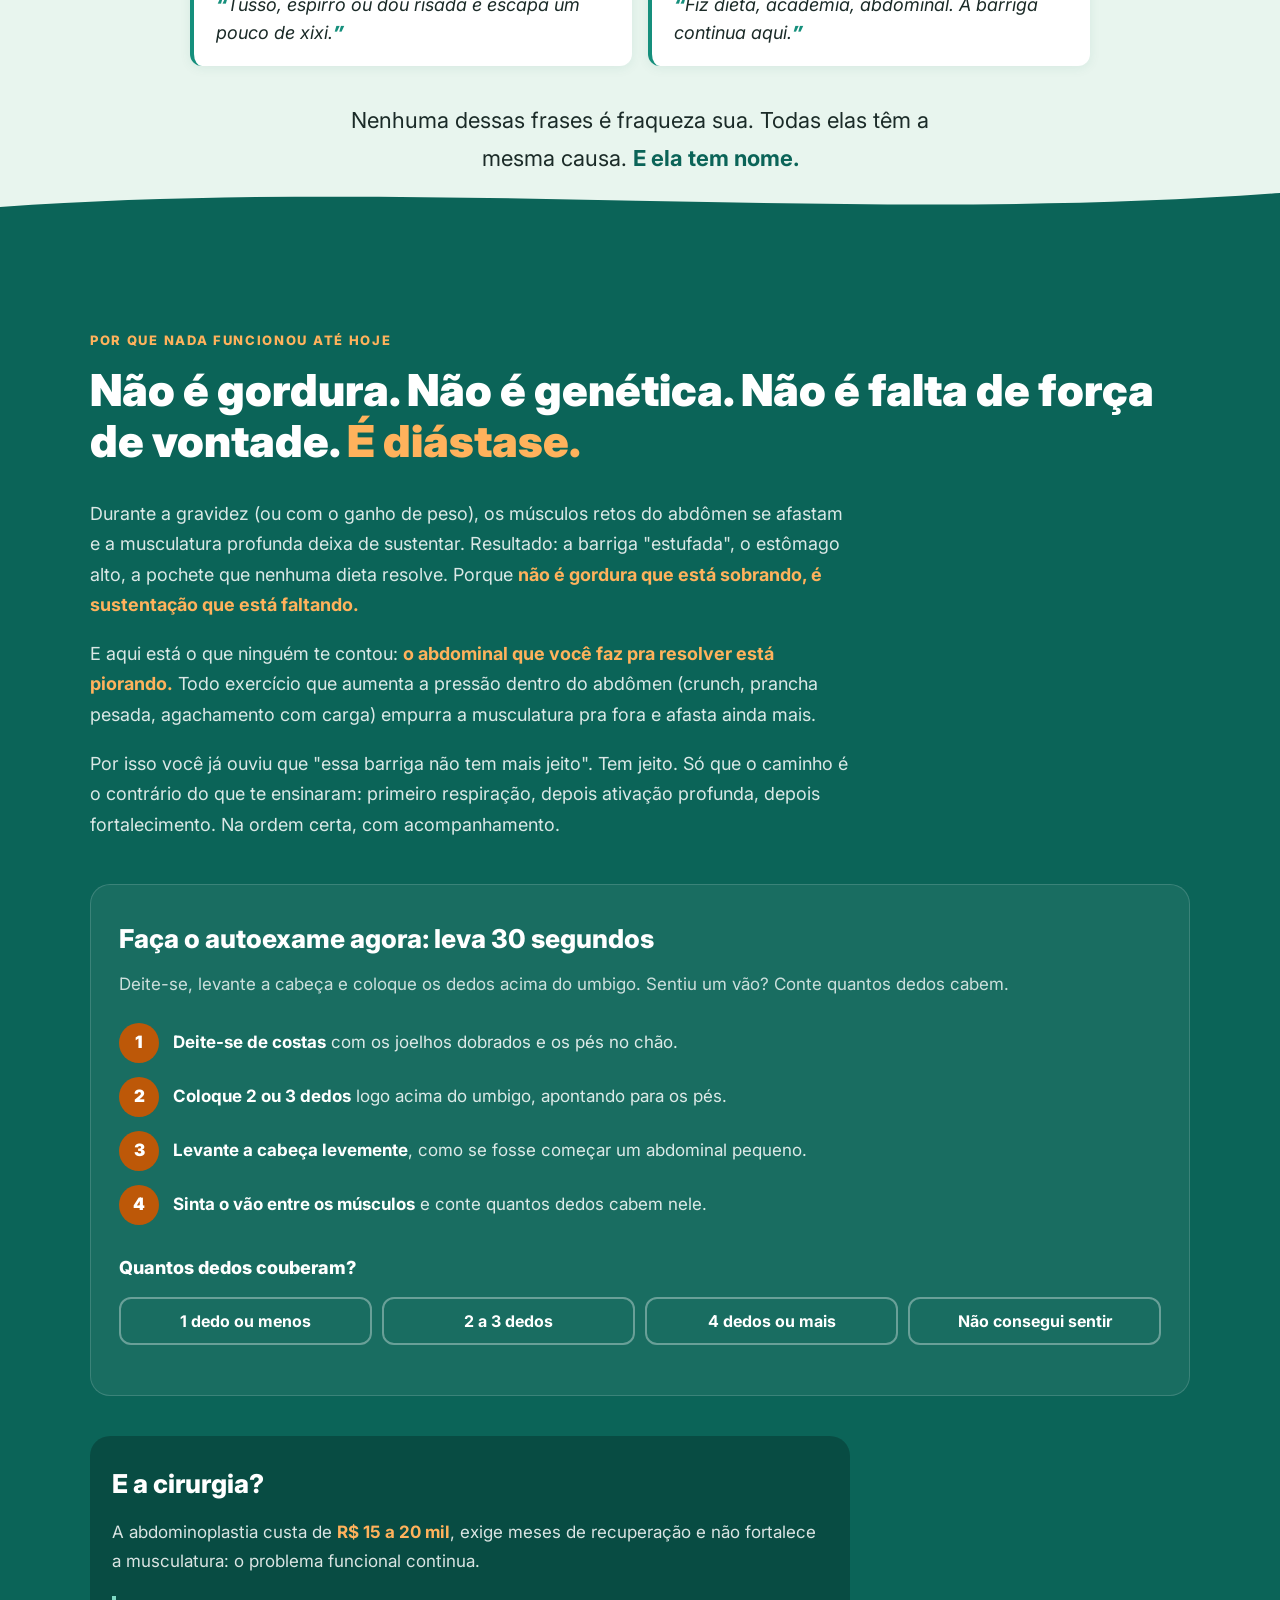
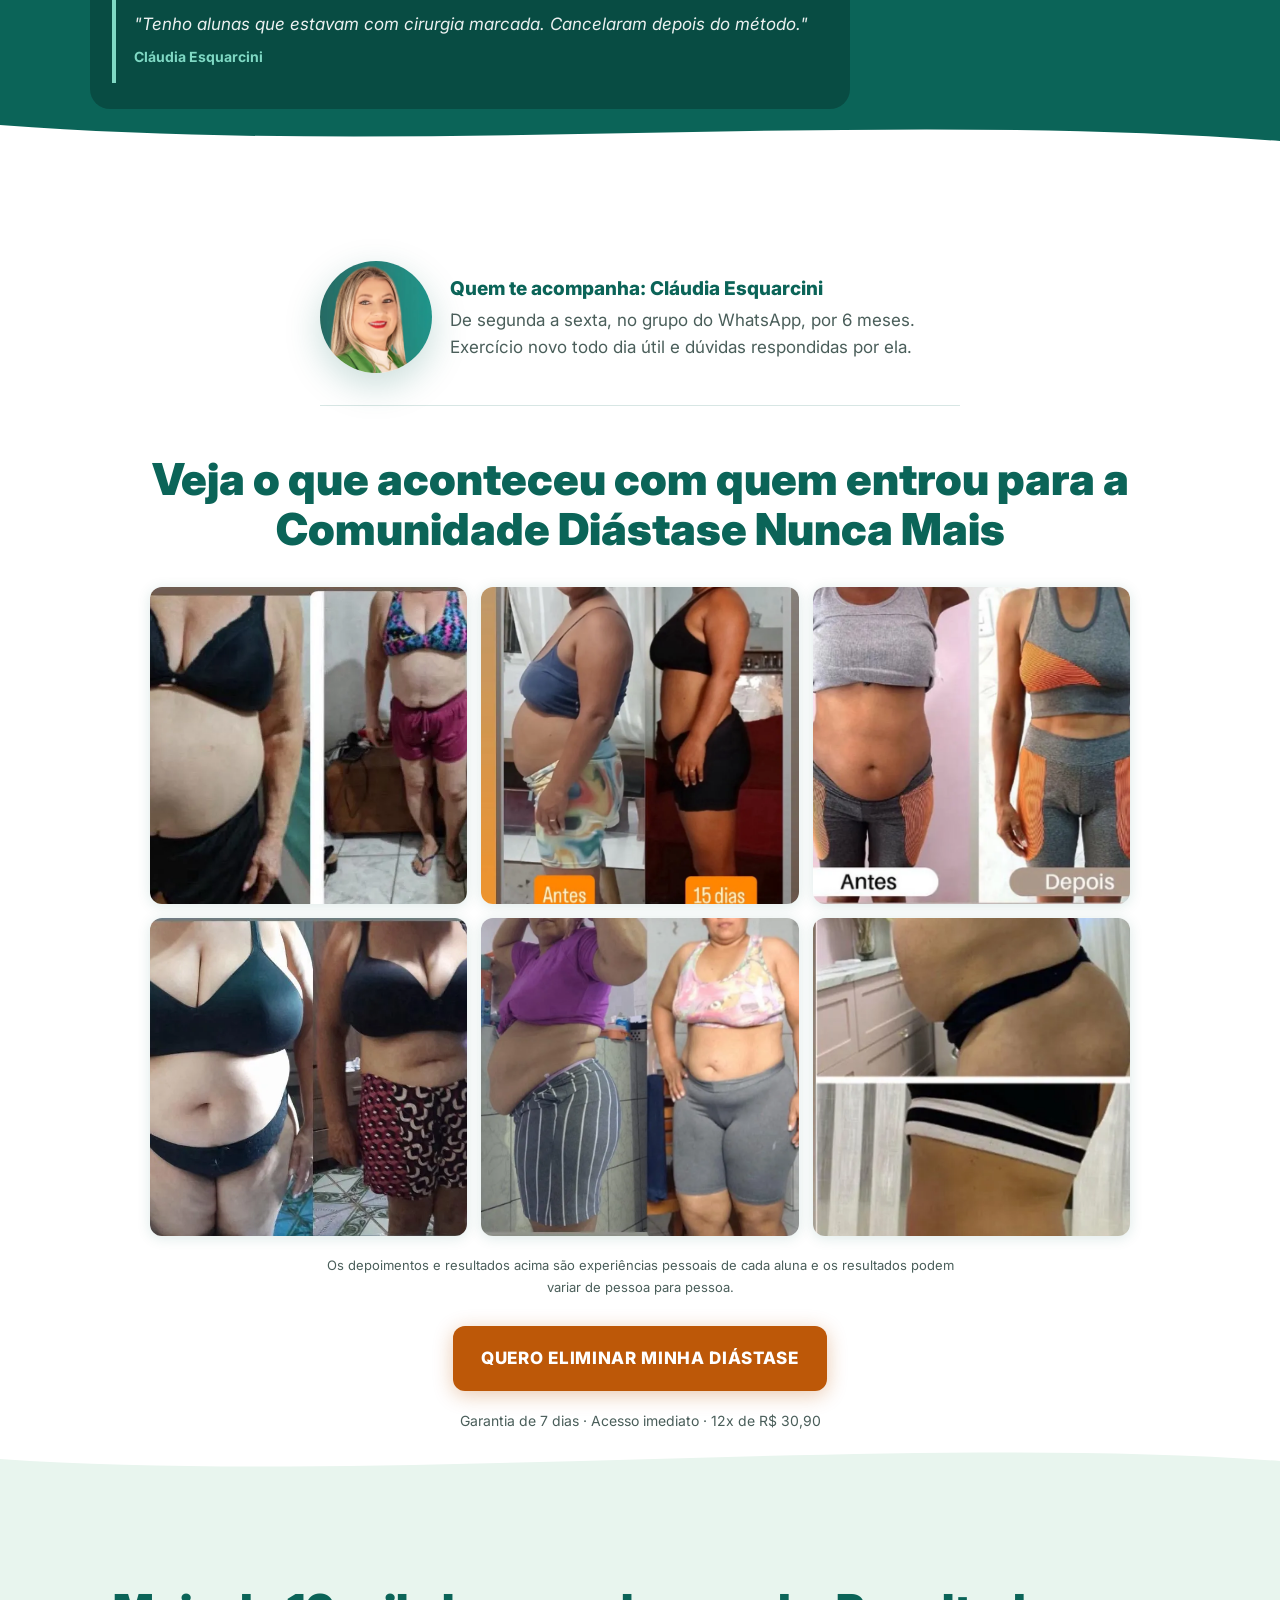
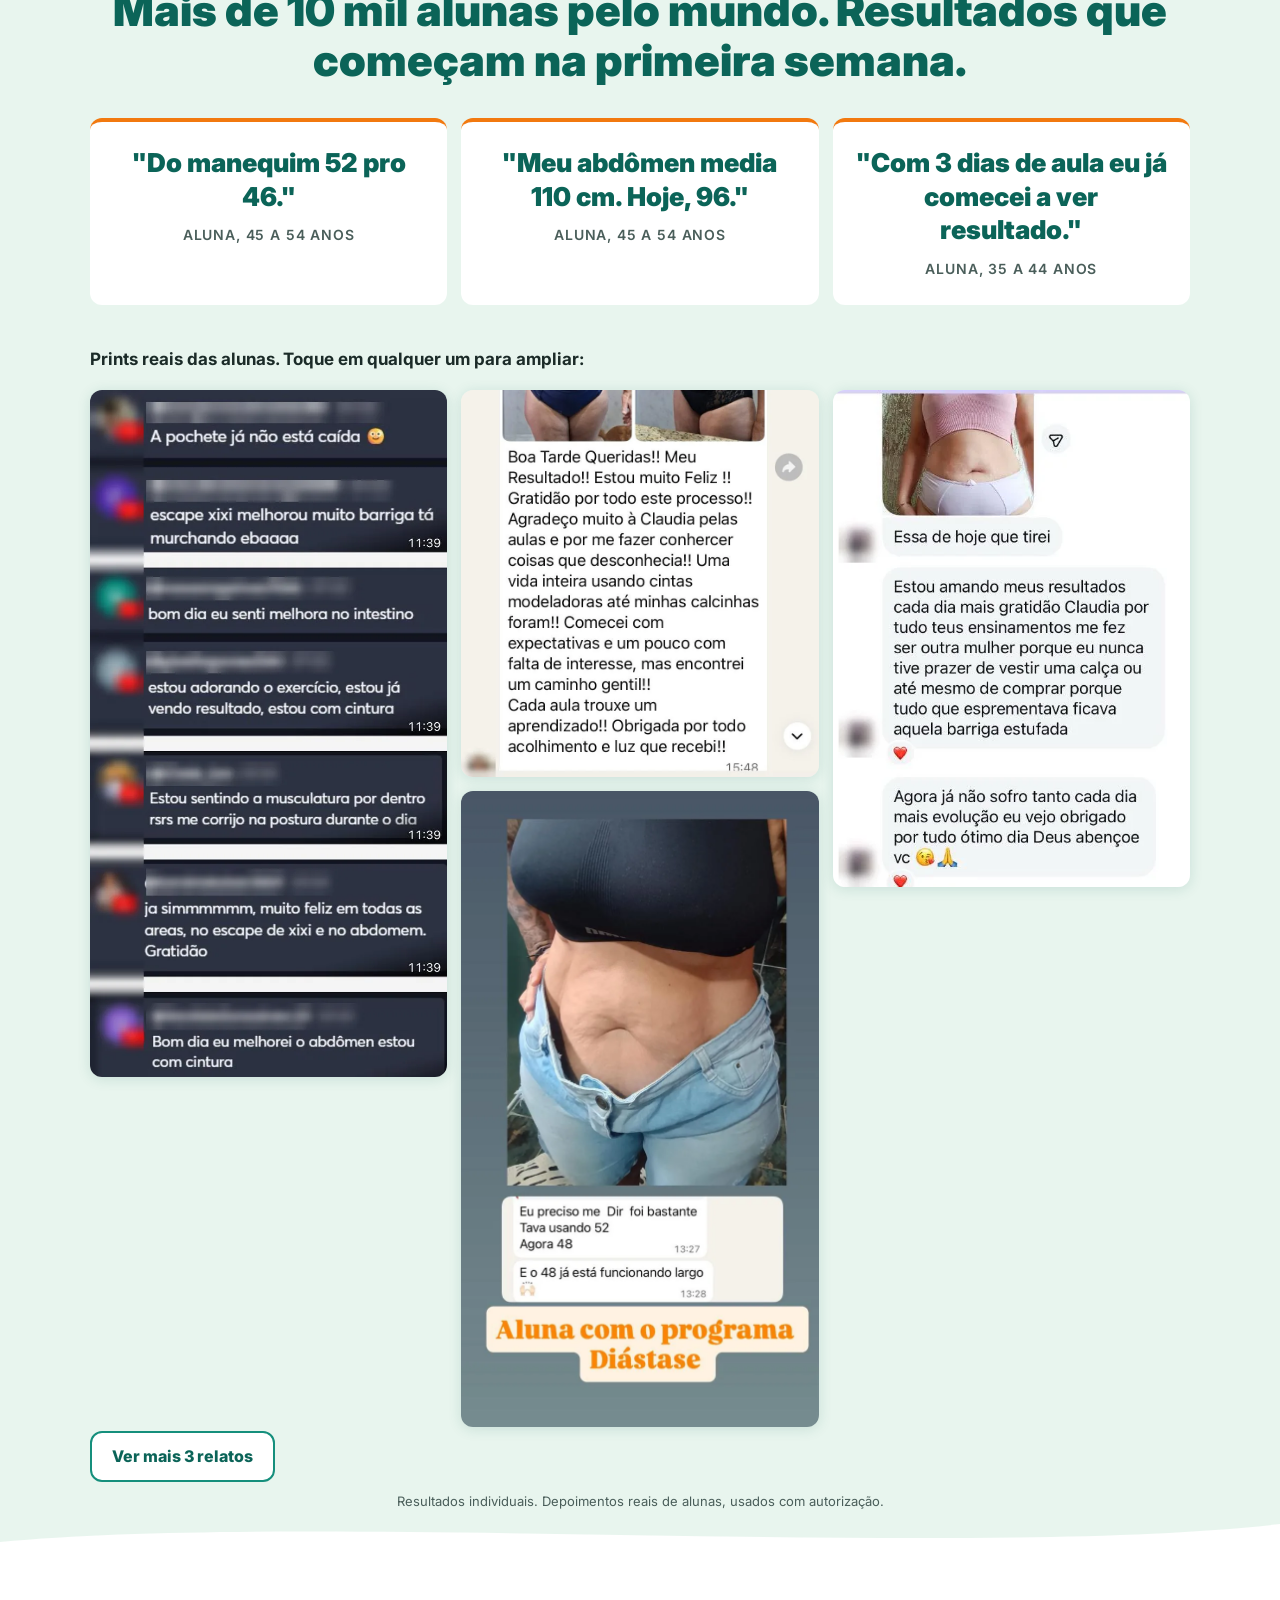
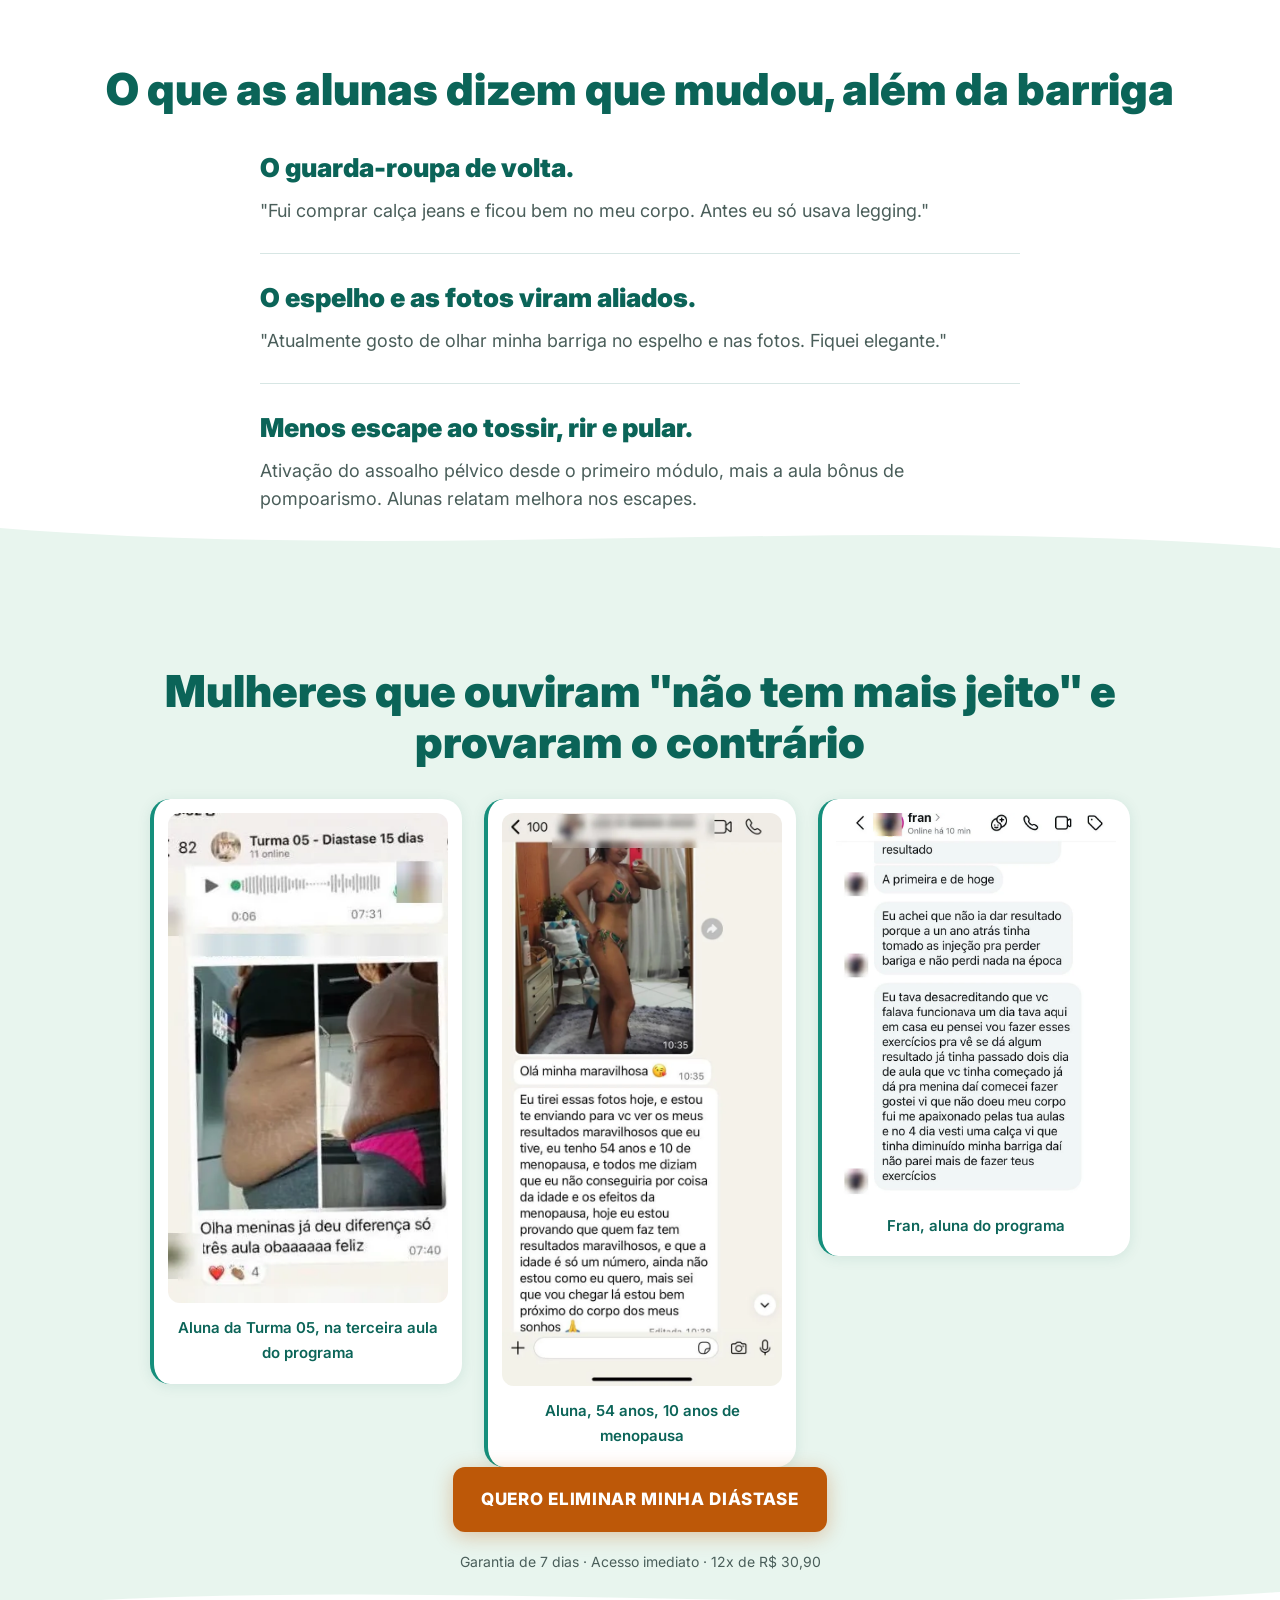
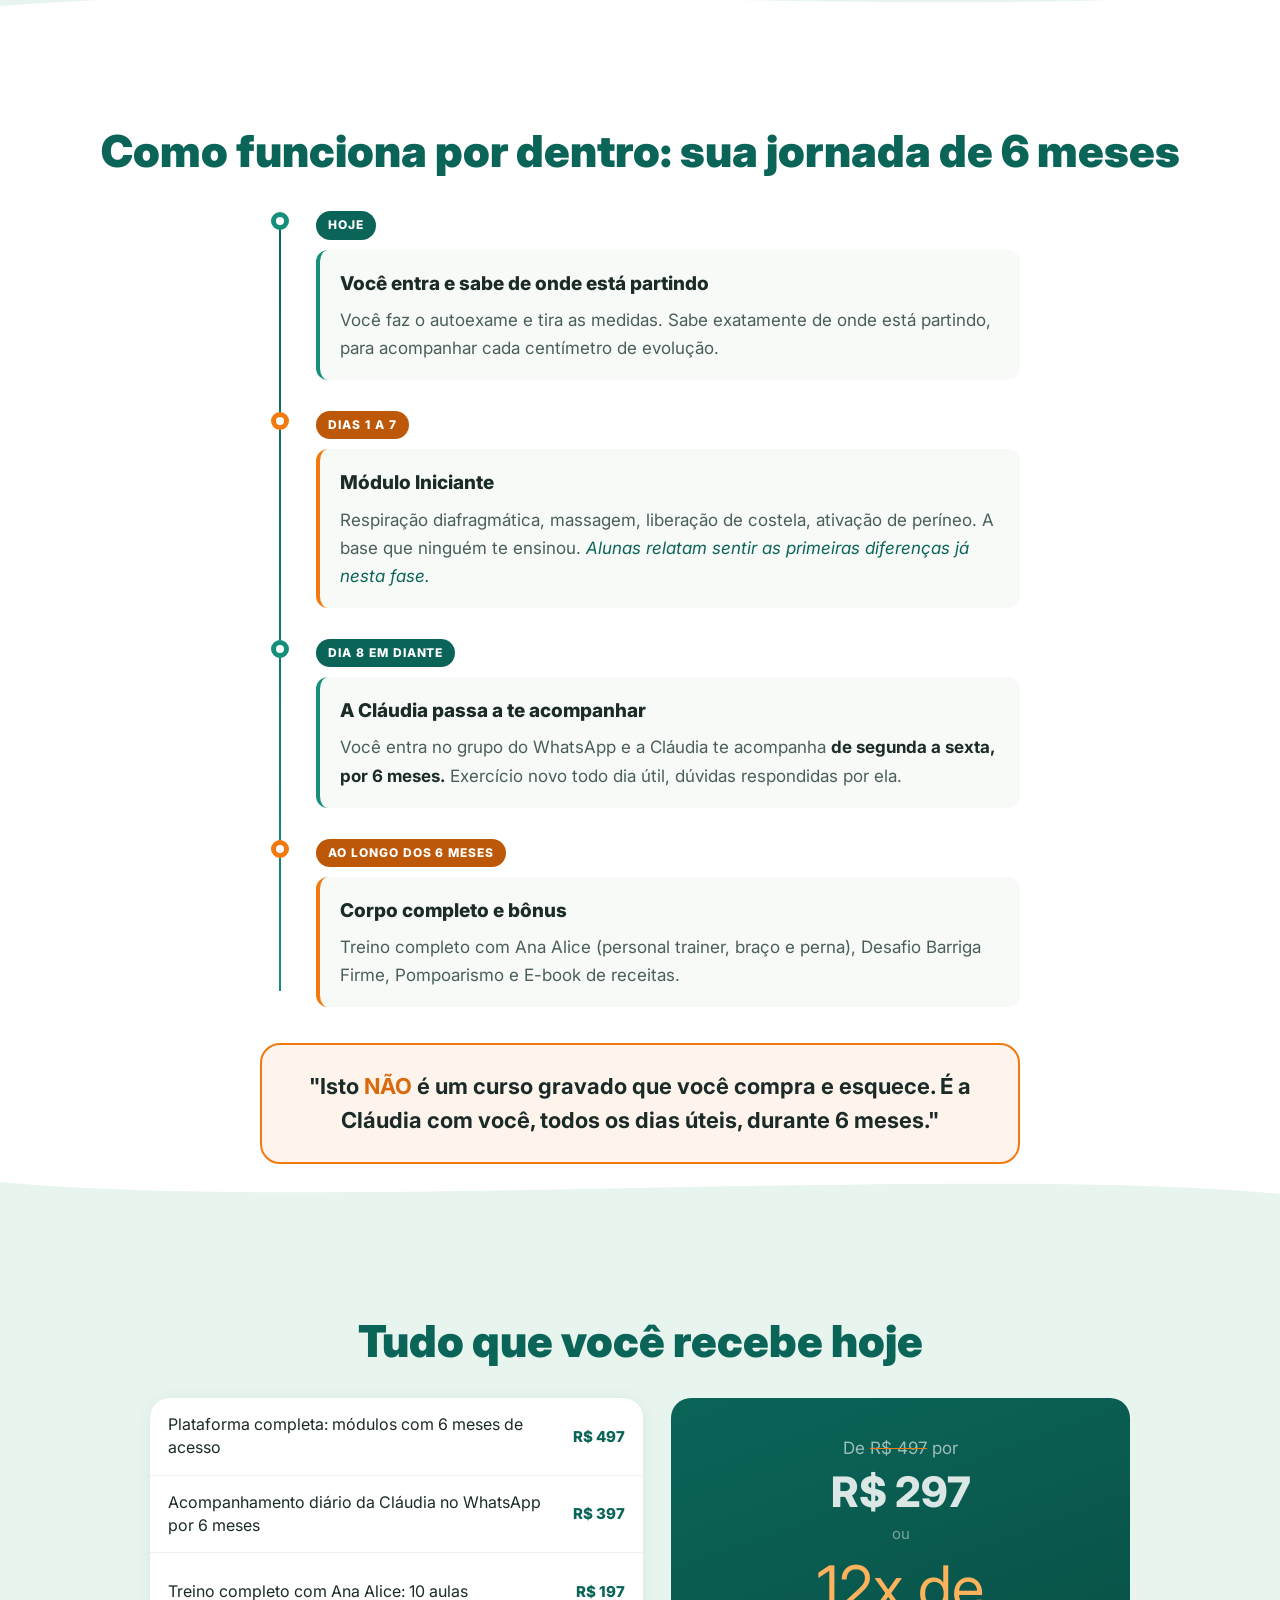
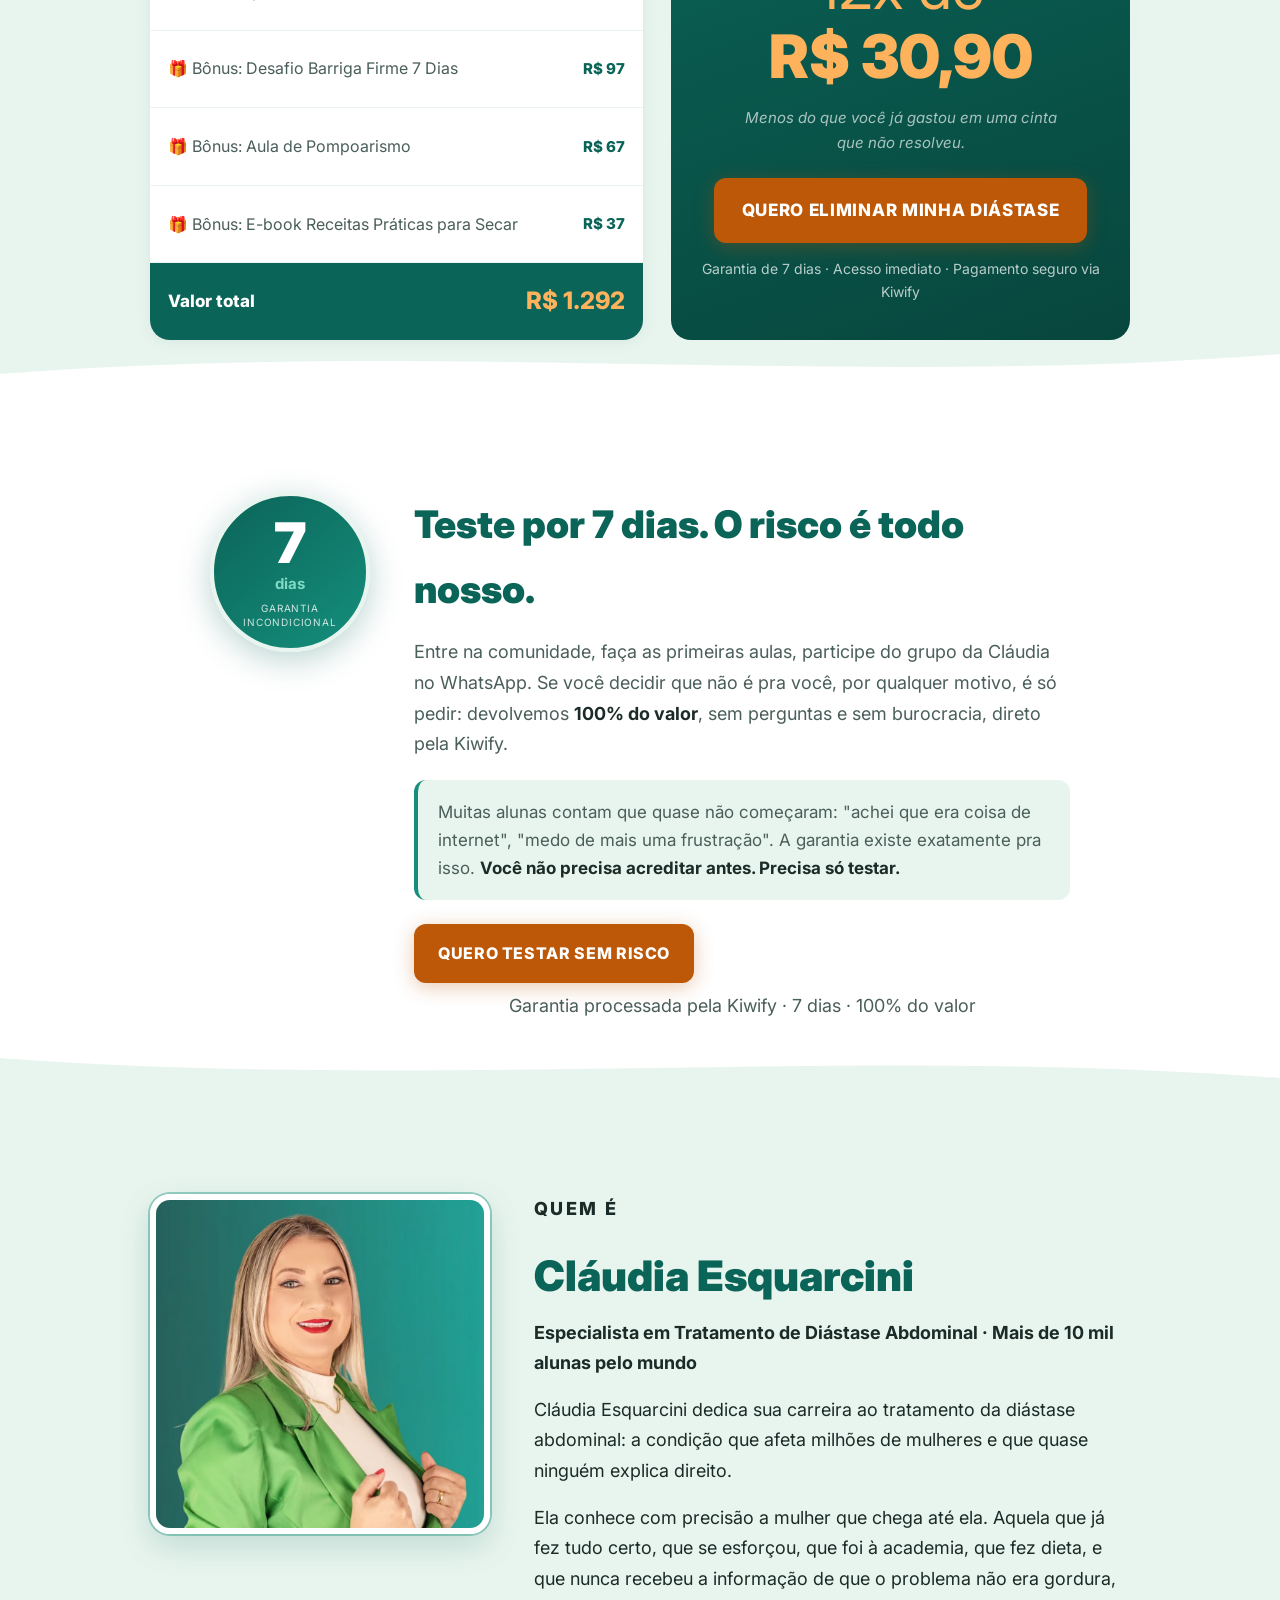
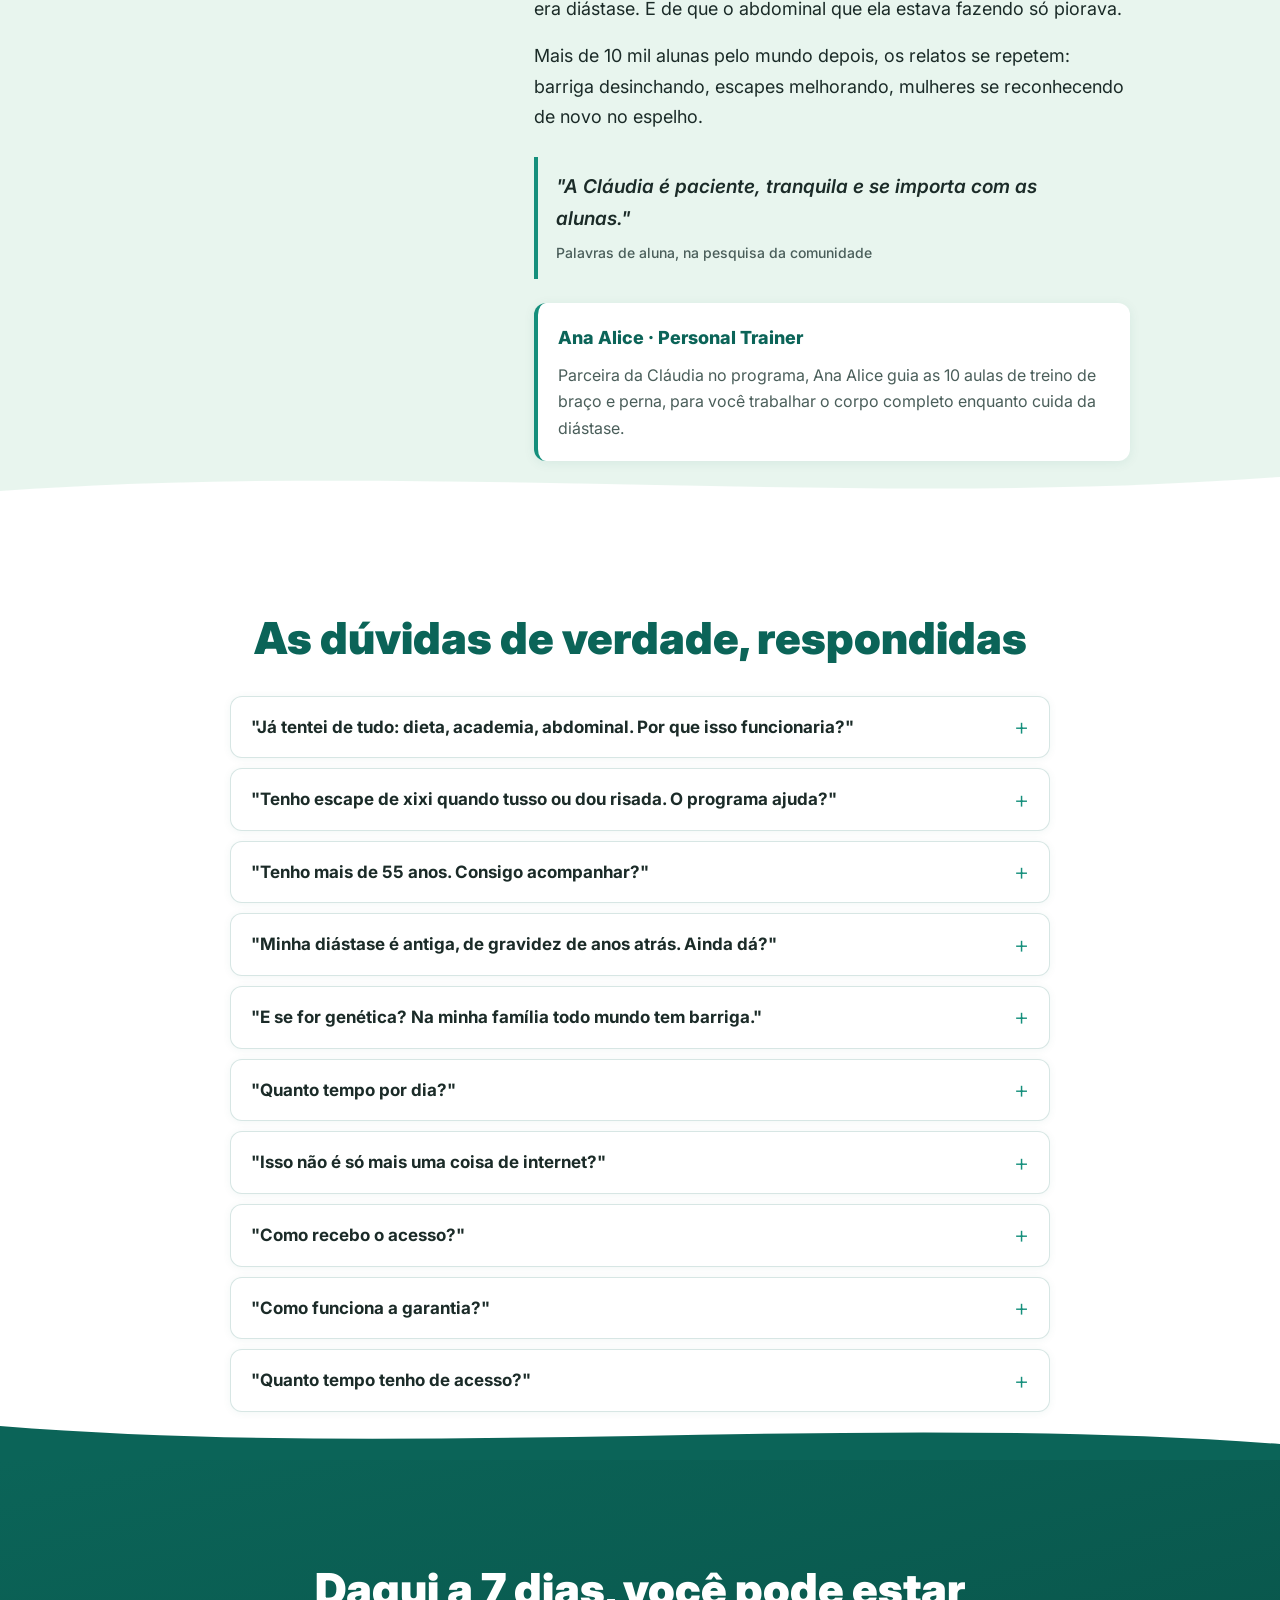
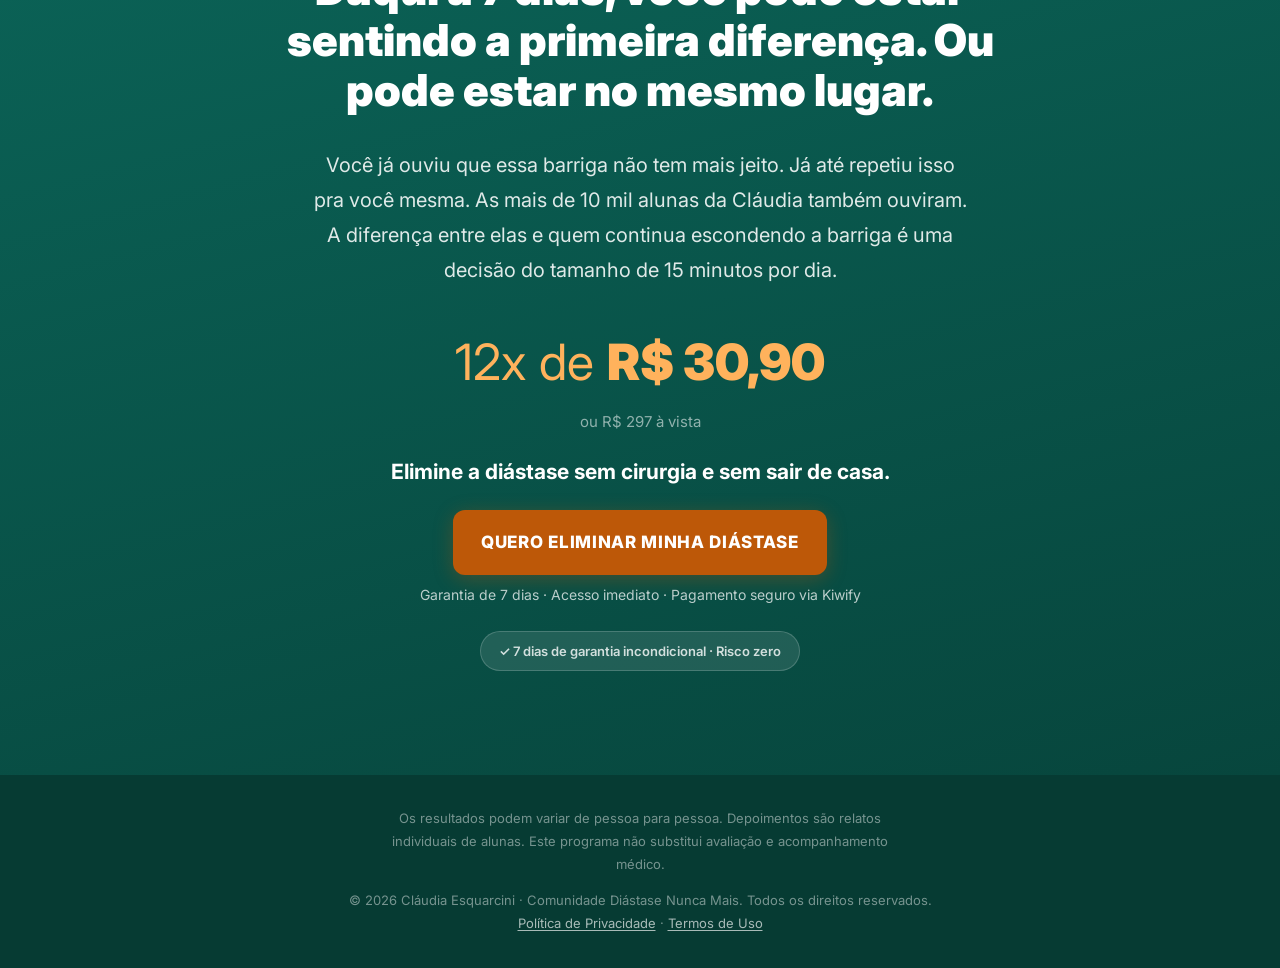
==== commit d11e45c7: "feat(raiz): Cláudia cedo, autoexame com próximo passo e prova enxuta - Foto da Cláudia como capa da " ====
--- a/index.html
+++ b/index.html
@@ -1,6 +1,7 @@
 <!DOCTYPE html>
 <html lang="pt-BR">
 <head>
+  <meta charset="UTF-8">
   <!-- Meta Pixel -->
   <script>
   !function(f,b,e,v,n,t,s)
@@ -115,7 +116,6 @@
   </script>
   <!-- End UTM passthrough -->
 
-  <meta charset="UTF-8">
   <meta name="viewport" content="width=device-width, initial-scale=1.0">
   <title>Comunidade Diástase Nunca Mais · Cláudia Esquarcini</title>
   <meta name="description" content="Te disseram que essa barriga não tem mais jeito. Disseram errado. Elimine a diástase sem cirurgia e sem sair de casa, com acompanhamento diário da Cláudia Esquarcini.">
@@ -182,7 +182,7 @@
       <blockquote class="mirror-card">Só uso legging. Calça jeans? Desisti de provar.</blockquote>
       <blockquote class="mirror-card">Nas fotos, eu me escondo atrás de alguém. Ou nem apareço.</blockquote>
       <blockquote class="mirror-card">Já me falaram: essa barriga não tem mais jeito.</blockquote>
-      <blockquote class="mirror-card">Evito o espelho de corpo inteiro. Faz anos.</blockquote>
+      <blockquote class="mirror-card">Tusso, espirro ou dou risada e escapa um pouco de xixi.</blockquote>
       <blockquote class="mirror-card">Fiz dieta, academia, abdominal. A barriga continua aqui.</blockquote>
     </div>
 
@@ -247,17 +247,25 @@
         <button type="button" class="exam-opt" data-result="exam-mild">1 dedo ou menos</button>
         <button type="button" class="exam-opt" data-result="exam-mod">2 a 3 dedos</button>
         <button type="button" class="exam-opt" data-result="exam-sev">4 dedos ou mais</button>
-      </div>
-
-      <div class="selfexam__results">
+        <button type="button" class="exam-opt" data-result="exam-none">Não consegui sentir</button>
+      </div>
+
+      <div class="selfexam__results" aria-live="polite">
         <div class="exam-result exam-result--mild" id="exam-mild" hidden>
           <p><strong>Afastamento leve.</strong> É o cenário ideal para começar: a base de respiração e ativação profunda trabalha exatamente essa musculatura e ajuda a evitar que o afastamento aumente.</p>
+          <p class="exam-next"><a href="#historias">Veja alunas que começaram como você</a></p>
         </div>
         <div class="exam-result exam-result--mod" id="exam-mod" hidden>
           <p><strong>Diástase moderada.</strong> É a faixa mais comum entre as alunas da Cláudia, e o perfil da maioria dos relatos que você vê nesta página.</p>
+          <p class="exam-next"><a href="#historias">Veja alunas que começaram como você</a></p>
         </div>
         <div class="exam-result exam-result--sev" id="exam-sev" hidden>
           <p><strong>Diástase acentuada.</strong> O método também é para você: a Cláudia tem alunas com esse grau que relatam evolução, incluindo quem estava com cirurgia marcada e cancelou.</p>
+          <p class="exam-next"><a href="#historias">Veja alunas que começaram como você</a></p>
+        </div>
+        <div class="exam-result exam-result--none" id="exam-none" hidden>
+          <p><strong>Tudo bem, é comum na primeira vez.</strong> Muitas alunas só sentem o vão depois de aprender a relaxar e contrair do jeito certo. No primeiro dia a Cláudia te ensina a fazer o autoexame com calma, e a base de respiração e ativação profunda é o começo de todas as alunas.</p>
+          <p class="exam-next"><a href="#historias">Veja alunas que começaram como você</a></p>
         </div>
       </div>
     </div>
@@ -284,6 +292,17 @@
      ============================================================ -->
 <section class="s-beforeafter" id="antes-depois">
   <div class="container">
+    <figure class="companion">
+      <picture>
+        <source srcset="img/claudia_rosto.webp" type="image/webp">
+        <img src="img/claudia_rosto.jpg" alt="Cláudia Esquarcini, sorrindo" width="480" height="480" loading="lazy">
+      </picture>
+      <figcaption>
+        <strong>Quem te acompanha: Cláudia Esquarcini</strong>
+        De segunda a sexta, no grupo do WhatsApp, por 6 meses. Exercício novo todo dia útil e dúvidas respondidas por ela.
+      </figcaption>
+    </figure>
+
     <h2 class="section-title section-title--center">Veja o que aconteceu com quem entrou para a Comunidade Diástase Nunca Mais</h2>
 
     <div class="ba-grid">
@@ -384,6 +403,11 @@
           <img src="img/depoimentos/calca-jeans.jpg" alt="Print de aluna com foto do resultado relatando que nunca tinha tido prazer de vestir uma calça por causa da barriga estufada" width="513" height="714" loading="lazy">
         </picture>
       </button>
+    </div>
+
+    <details class="more-prints">
+      <summary>Ver mais 3 relatos</summary>
+      <div class="print-grid">
       <button type="button" class="print" data-full="img/depoimentos/abdomen-definido.webp">
         <picture>
           <source srcset="img/depoimentos/abdomen-definido.webp" type="image/webp">
@@ -402,7 +426,8 @@
           <img src="img/depoimentos/comentario-15-dias.jpg" alt="Comentário de aluna relatando que com 15 dias de aulas já está bem melhor" width="800" height="231" loading="lazy">
         </picture>
       </button>
-    </div>
+      </div>
+    </details>
 
     <p class="disclaimer-line">Resultados individuais. Depoimentos reais de alunas, usados com autorização.</p>
   </div>
@@ -416,38 +441,20 @@
   <div class="container">
     <h2 class="section-title section-title--center">O que as alunas dizem que mudou, além da barriga</h2>
 
-    <div class="changes-grid">
-      <div class="change-card">
-        <div class="change-icon">&#128086;</div>
-        <h3>O guarda-roupa inteiro de volta.</h3>
+    <ul class="changes-list">
+      <li>
+        <h3>O guarda-roupa de volta.</h3>
         <p>"Fui comprar calça jeans e ficou bem no meu corpo. Antes eu só usava legging."</p>
-      </div>
-      <div class="change-card">
-        <div class="change-icon">&#129706;</div>
-        <h3>O espelho virou aliado.</h3>
+      </li>
+      <li>
+        <h3>O espelho e as fotos viram aliados.</h3>
         <p>"Atualmente gosto de olhar minha barriga no espelho e nas fotos. Fiquei elegante."</p>
-      </div>
-      <div class="change-card">
-        <div class="change-icon">&#128248;</div>
-        <h3>Aparecer nas fotos.</h3>
-        <p>Sem se esconder atrás de ninguém, sem recusar, sem editar.</p>
-      </div>
-      <div class="change-card">
-        <div class="change-icon">&#127807;</div>
-        <h3>Disposição e leveza.</h3>
-        <p>Menos inchaço, intestino funcionando, mais energia no dia.</p>
-      </div>
-      <div class="change-card">
-        <div class="change-icon">&#10024;</div>
-        <h3>Confiança que transborda.</h3>
-        <p>"Mudou tudo. Até meu casamento mudou."</p>
-      </div>
-      <div class="change-card">
-        <div class="change-icon">&#127800;</div>
-        <h3>Saúde íntima.</h3>
-        <p>Ativação de assoalho pélvico desde o primeiro módulo, mais o bônus de pompoarismo. Alunas relatam melhora nos escapes ao tossir, rir e pular.</p>
-      </div>
-    </div>
+      </li>
+      <li>
+        <h3>Menos escape ao tossir, rir e pular.</h3>
+        <p>Ativação do assoalho pélvico desde o primeiro módulo, mais a aula bônus de pompoarismo. Alunas relatam melhora nos escapes.</p>
+      </li>
+    </ul>
   </div>
   <div class="wave" aria-hidden="true"><svg xmlns="http://www.w3.org/2000/svg" viewBox="0 0 1440 48" preserveAspectRatio="none"><path d="M0,14 C480,48 960,0 1440,34 L1440,48 L0,48 Z" fill="#E8F5EE"/></svg></div>
 </section>
@@ -490,11 +497,6 @@
         <figcaption>Fran, aluna do programa</figcaption>
       </figure>
     </div>
-
-    <blockquote class="claudia-quote claudia-quote--big">
-      <p>"Tenho alunas que estavam com cirurgia marcada. Cancelaram depois do método."</p>
-      <footer>Cláudia Esquarcini</footer>
-    </blockquote>
 
     <div class="cta-block">
       <a href="https://pay.kiwify.com.br/fna2soC" class="btn-primary btn-xl">QUERO ELIMINAR MINHA DIÁSTASE</a>
@@ -733,6 +735,16 @@
       </div>
 
       <div class="faq-item">
+        <button class="faq-q" aria-expanded="false" aria-controls="faq-a10">
+          "Tenho escape de xixi quando tusso ou dou risada. O programa ajuda?"
+          <span class="faq-icon" aria-hidden="true">+</span>
+        </button>
+        <div class="faq-a" id="faq-a10" hidden>
+          <p>Muitas vezes escape e barriga vêm juntos, porque têm a mesma raiz: a musculatura profunda que deixou de sustentar. O programa trabalha o assoalho pélvico desde o Módulo Iniciante e tem a aula bônus de Pompoarismo, e alunas relatam melhora nos escapes ao tossir, rir e pular. Os resultados variam de pessoa para pessoa, e o programa não substitui avaliação médica.</p>
+        </div>
+      </div>
+
+      <div class="faq-item">
         <button class="faq-q" aria-expanded="false" aria-controls="faq-a2">
           "Tenho mais de 55 anos. Consigo acompanhar?"
           <span class="faq-icon" aria-hidden="true">+</span>
@@ -758,7 +770,7 @@
           <span class="faq-icon" aria-hidden="true">+</span>
         </button>
         <div class="faq-a" id="faq-a4" hidden>
-          <p>A pesquisa com as alunas mostrou que muitas achavam exatamente isso, até fazerem o autoexame e descobrirem a diástase. Faça o teste dos dedos lá em cima nesta página: leva 30 segundos e pode mudar a explicação que você carrega há anos.</p>
+          <p>A pesquisa com as alunas mostrou que muitas achavam exatamente isso, até fazerem o autoexame e descobrirem a diástase. <a href="#autoexame">Faça o teste dos dedos</a> lá em cima nesta página: leva 30 segundos e pode mudar a explicação que você carrega há anos.</p>
         </div>
       </div>
 
--- a/css/style.css
+++ b/css/style.css
@@ -15,6 +15,9 @@
   --orange:      #F2790F;   /* CTAs, números grandes, destaques */
   --orange-h:    #D96A0C;   /* hover e laranja em texto pequeno sobre claro */
   --orange-soft: #FFB25C;   /* acentos laranja sobre fundo verde escuro */
+
+  --cta:         #BD5808;   /* fundo de botão com texto branco: 4,6:1 */
+  --cta-h:       #A84D08;   /* hover do botão: 5,6:1 */
 
   --text-dark:  #1B2B28;
   --text-mid:   #4A5E5A;
@@ -86,7 +89,7 @@
   min-height: 52px;
   width: 100%;
   max-width: 460px;
-  background: var(--orange);
+  background: var(--cta);
   color: var(--white);
   font-size: 16px;
   font-weight: 800;
@@ -98,12 +101,12 @@
   border: none;
   cursor: pointer;
   transition: background 0.2s, transform 0.15s, box-shadow 0.2s;
-  box-shadow: 0 4px 20px rgba(242, 121, 15, 0.35);
+  box-shadow: 0 4px 20px rgba(189, 88, 8, 0.32);
 }
 .btn-primary:hover {
-  background: var(--orange-h);
+  background: var(--cta-h);
   transform: translateY(-2px);
-  box-shadow: 0 8px 28px rgba(242, 121, 15, 0.45);
+  box-shadow: 0 8px 28px rgba(189, 88, 8, 0.42);
 }
 .btn-primary:active { transform: translateY(0); }
 .btn-xl { font-size: 17px; min-height: 58px; padding: 18px 28px; max-width: 500px; }
@@ -164,7 +167,7 @@
 .sticky-cta {
   position: fixed;
   bottom: 0; left: 0; right: 0;
-  background: var(--orange);
+  background: var(--cta);
   padding: 12px 20px;
   padding-bottom: calc(12px + env(safe-area-inset-bottom));
   text-align: center;
@@ -302,7 +305,7 @@
 }
 .step { display: flex; gap: 14px; align-items: flex-start; }
 .step__num {
-  background: var(--orange);
+  background: var(--cta);
   color: var(--white);
   font-size: 17px;
   font-weight: 900;
@@ -348,8 +351,8 @@
 }
 .exam-opt:hover { border-color: var(--orange-soft); }
 .exam-opt.is-active {
-  background: var(--orange);
-  border-color: var(--orange);
+  background: var(--cta);
+  border-color: var(--cta);
   color: var(--white);
 }
 .exam-result {
@@ -591,8 +594,8 @@
   border-radius: 20px;
   margin-bottom: 10px;
 }
-.timeline__item--green .timeline__badge { background: var(--green-mid); color: var(--white); }
-.timeline__item--gold  .timeline__badge { background: var(--orange); color: var(--white); }
+.timeline__item--green .timeline__badge { background: var(--green-deep); color: var(--white); }
+.timeline__item--gold  .timeline__badge { background: var(--cta); color: var(--white); }
 
 .timeline__body {
   border-radius: var(--radius);
@@ -1044,3 +1047,108 @@
   .print-grid { columns: 4; }
   .bio-photo img { max-width: 400px; }
 }
+
+/* ============================================================
+   CRÍTICA 2026-10: Cláudia cedo, autoexame com próximo passo,
+   prova enxuta
+   ============================================================ */
+
+/* Capa da VSL enquanto o player não carrega: nunca uma caixa preta */
+.vturb-player-placeholder {
+  background: var(--green-deep) url(../img/claudia_hero.webp) center 22% / cover no-repeat !important;
+}
+
+/* Faixa "quem te acompanha" no início das provas */
+.companion {
+  display: flex;
+  align-items: center;
+  gap: 18px;
+  max-width: 640px;
+  margin: 0 auto 48px;
+  padding-bottom: 32px;
+  border-bottom: 1px solid rgba(11, 100, 88, 0.16);
+}
+.companion picture { flex: 0 0 96px; }
+.companion img {
+  width: 96px;
+  height: 96px;
+  object-fit: cover;
+  border-radius: 50%;
+  box-shadow: 0 12px 36px rgba(11, 100, 88, 0.22);
+}
+.companion figcaption { font-size: 17px; line-height: 1.55; color: var(--text-mid); }
+.companion figcaption strong {
+  display: block;
+  font-size: 19px;
+  font-weight: 800;
+  color: var(--green-deep);
+  margin-bottom: 4px;
+}
+
+/* Autoexame: quarto resultado e próximo passo */
+.exam-result--none { background: rgba(255, 255, 255, 0.1); border-left: 4px solid rgba(255, 255, 255, 0.6); }
+.exam-next { margin-top: 12px; }
+.exam-next a {
+  display: inline-flex;
+  align-items: center;
+  min-height: 44px;
+  font-weight: 800;
+  color: var(--white);
+  text-decoration: underline;
+  text-decoration-color: var(--orange-soft);
+  text-decoration-thickness: 2px;
+  text-underline-offset: 4px;
+}
+.exam-next a::after { content: '\2192'; margin-left: 8px; }
+.selfexam__results { scroll-margin-bottom: 96px; }
+
+/* Prova: 4 prints à vista, o resto sob demanda */
+.more-prints { margin: 4px 0 8px; }
+.more-prints summary {
+  display: inline-flex;
+  align-items: center;
+  min-height: 48px;
+  padding: 10px 20px;
+  border: 2px solid var(--green-mid);
+  border-radius: var(--radius);
+  font-size: 16px;
+  font-weight: 800;
+  color: var(--green-deep);
+  background: var(--white);
+  cursor: pointer;
+  list-style: none;
+}
+.more-prints summary::-webkit-details-marker { display: none; }
+.more-prints[open] summary { margin-bottom: 16px; }
+.more-prints summary:focus-visible { outline: 3px solid var(--orange-ink, #B4530A); outline-offset: 3px; }
+
+/* O que muda: três resultados em lista, sem ícones */
+.changes-list {
+  list-style: none;
+  max-width: 760px;
+  margin: 0 auto;
+  display: flex;
+  flex-direction: column;
+  gap: 28px;
+}
+.changes-list li { padding-top: 22px; border-top: 1px solid rgba(11, 100, 88, 0.16); }
+.changes-list li:first-child { border-top: none; padding-top: 0; }
+.changes-list h3 {
+  font-size: clamp(21px, 3.4vw, 26px);
+  font-weight: 900;
+  color: var(--green-deep);
+  margin-bottom: 6px;
+}
+.changes-list p { font-size: 18px; color: var(--text-mid); line-height: 1.6; }
+
+.faq-a a { color: var(--green-deep); font-weight: 700; text-decoration: underline; text-underline-offset: 3px; }
+
+@media (min-width: 768px) {
+  .companion picture { flex-basis: 112px; }
+  .companion img { width: 112px; height: 112px; }
+  .selfexam__options { flex-wrap: wrap; }
+  .exam-opt { flex: 1 1 calc(50% - 10px); }
+}
+@media (min-width: 1024px) {
+  .exam-opt { flex: 1 1 0; }
+}
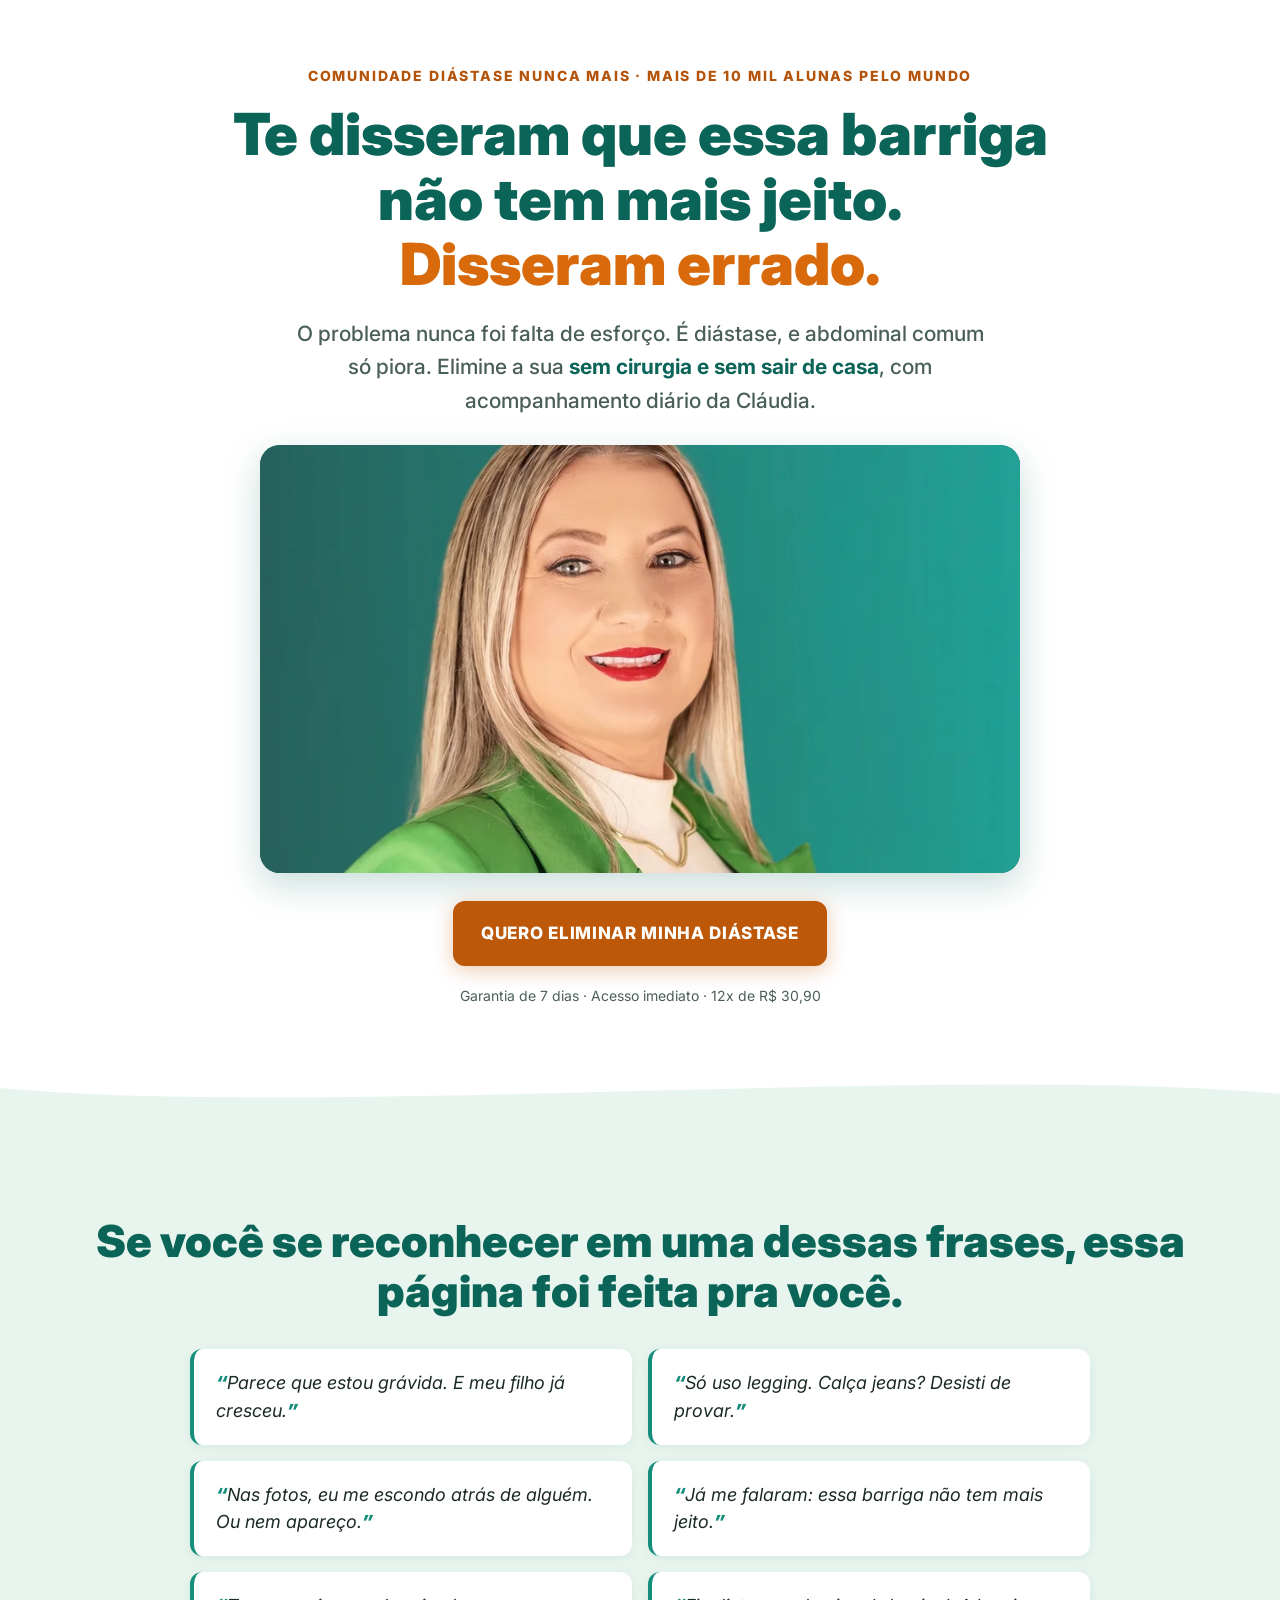
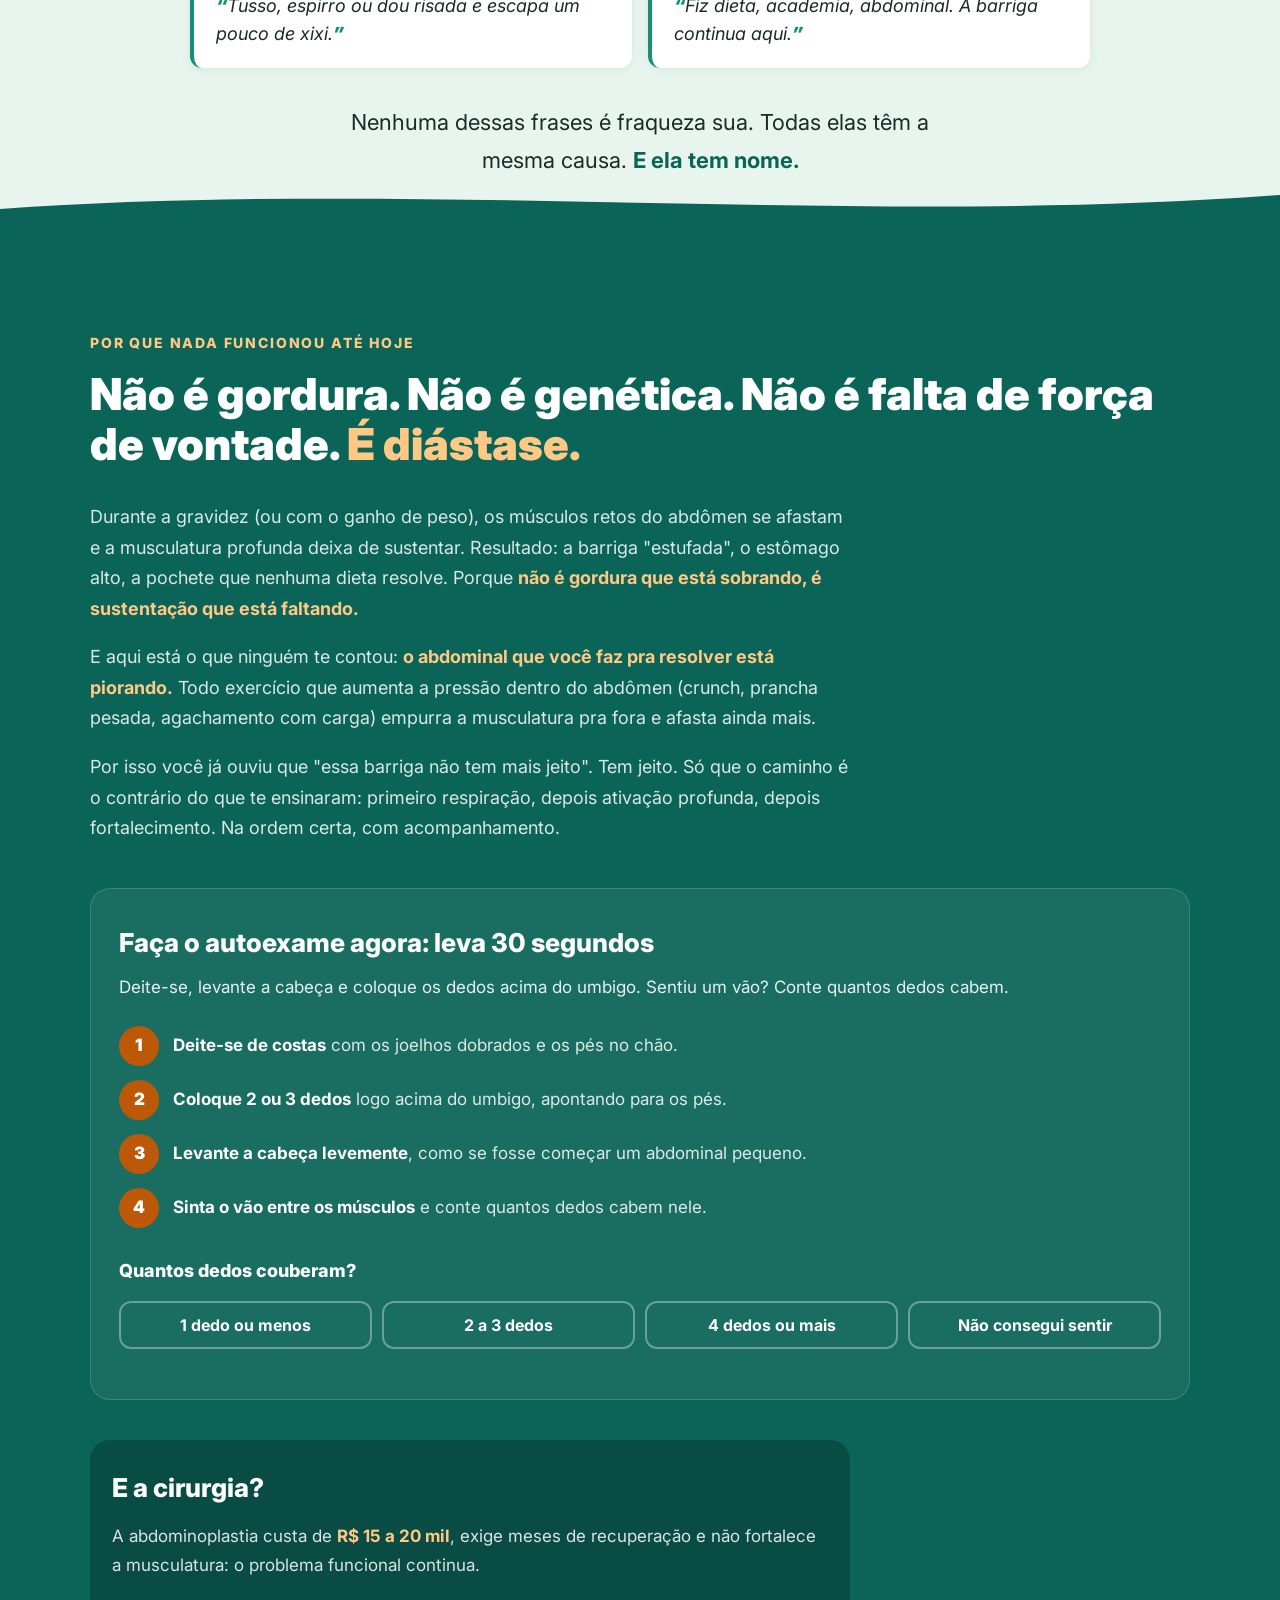
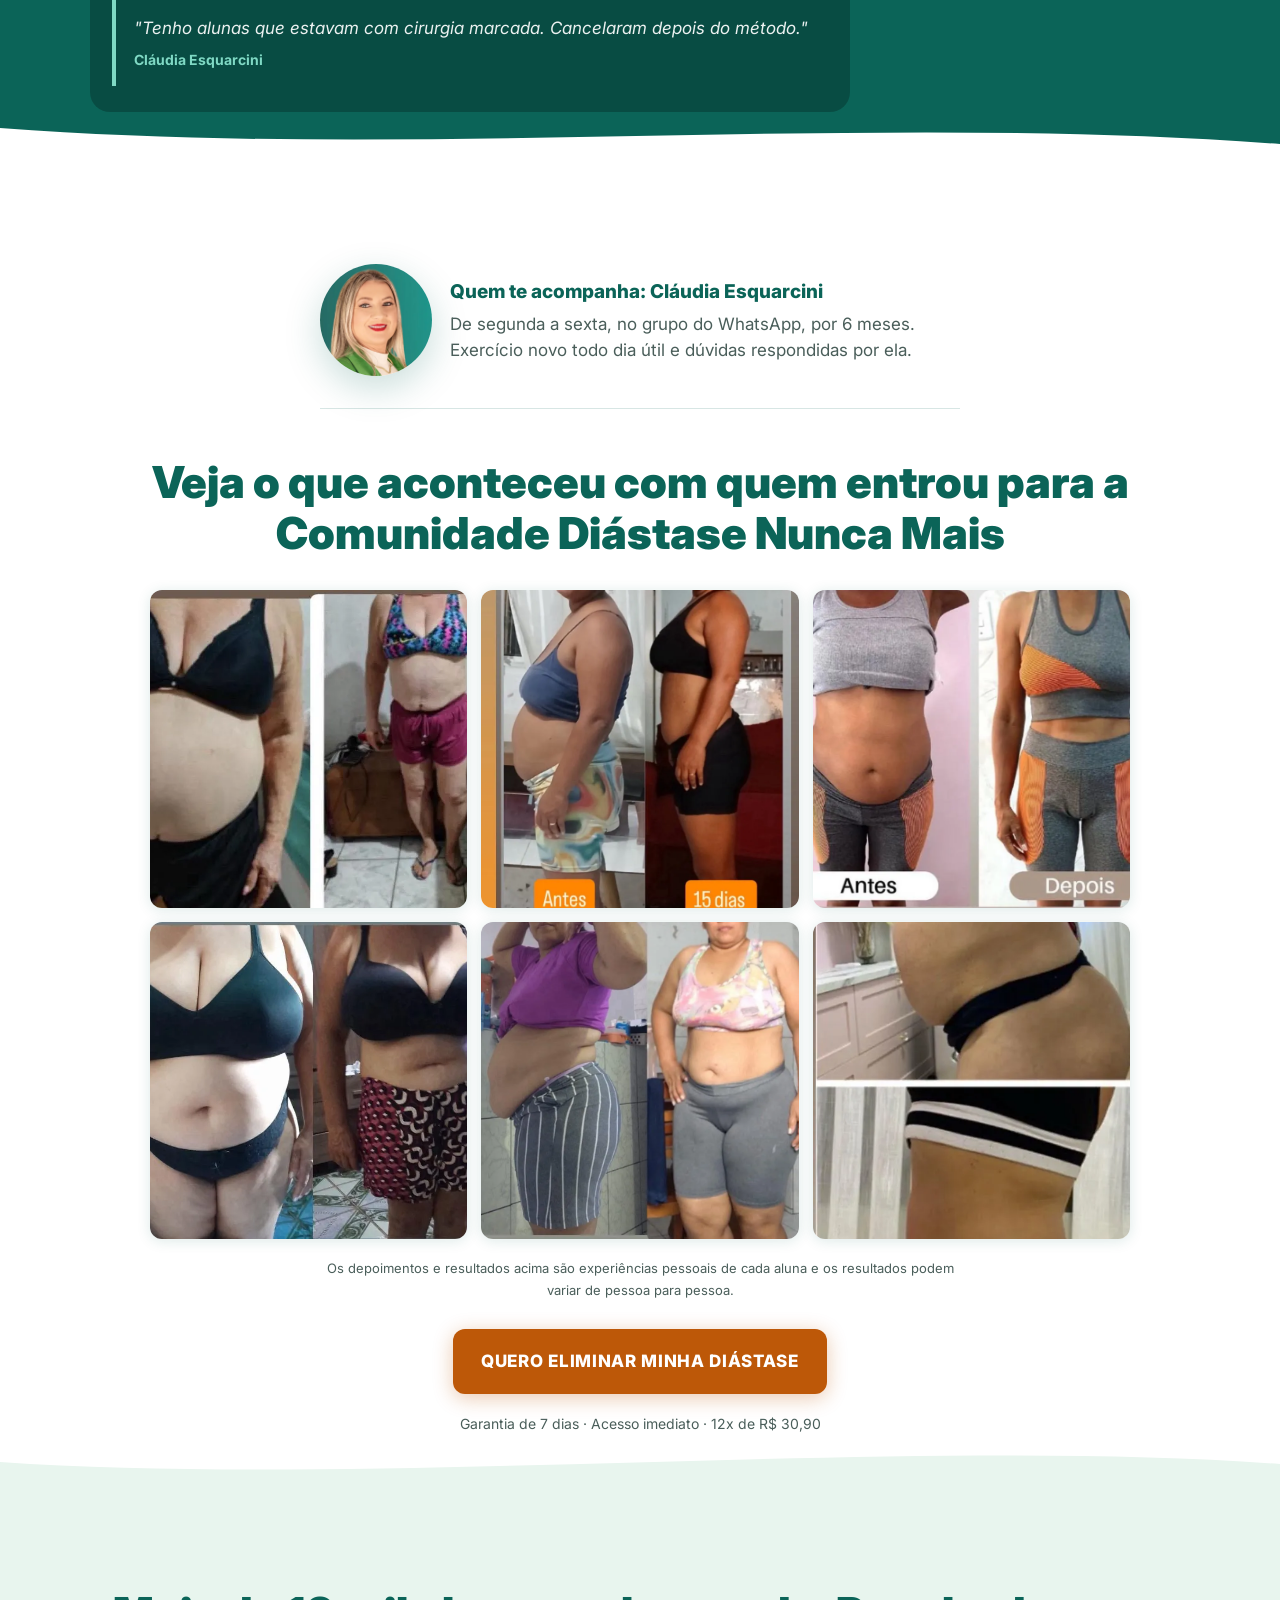
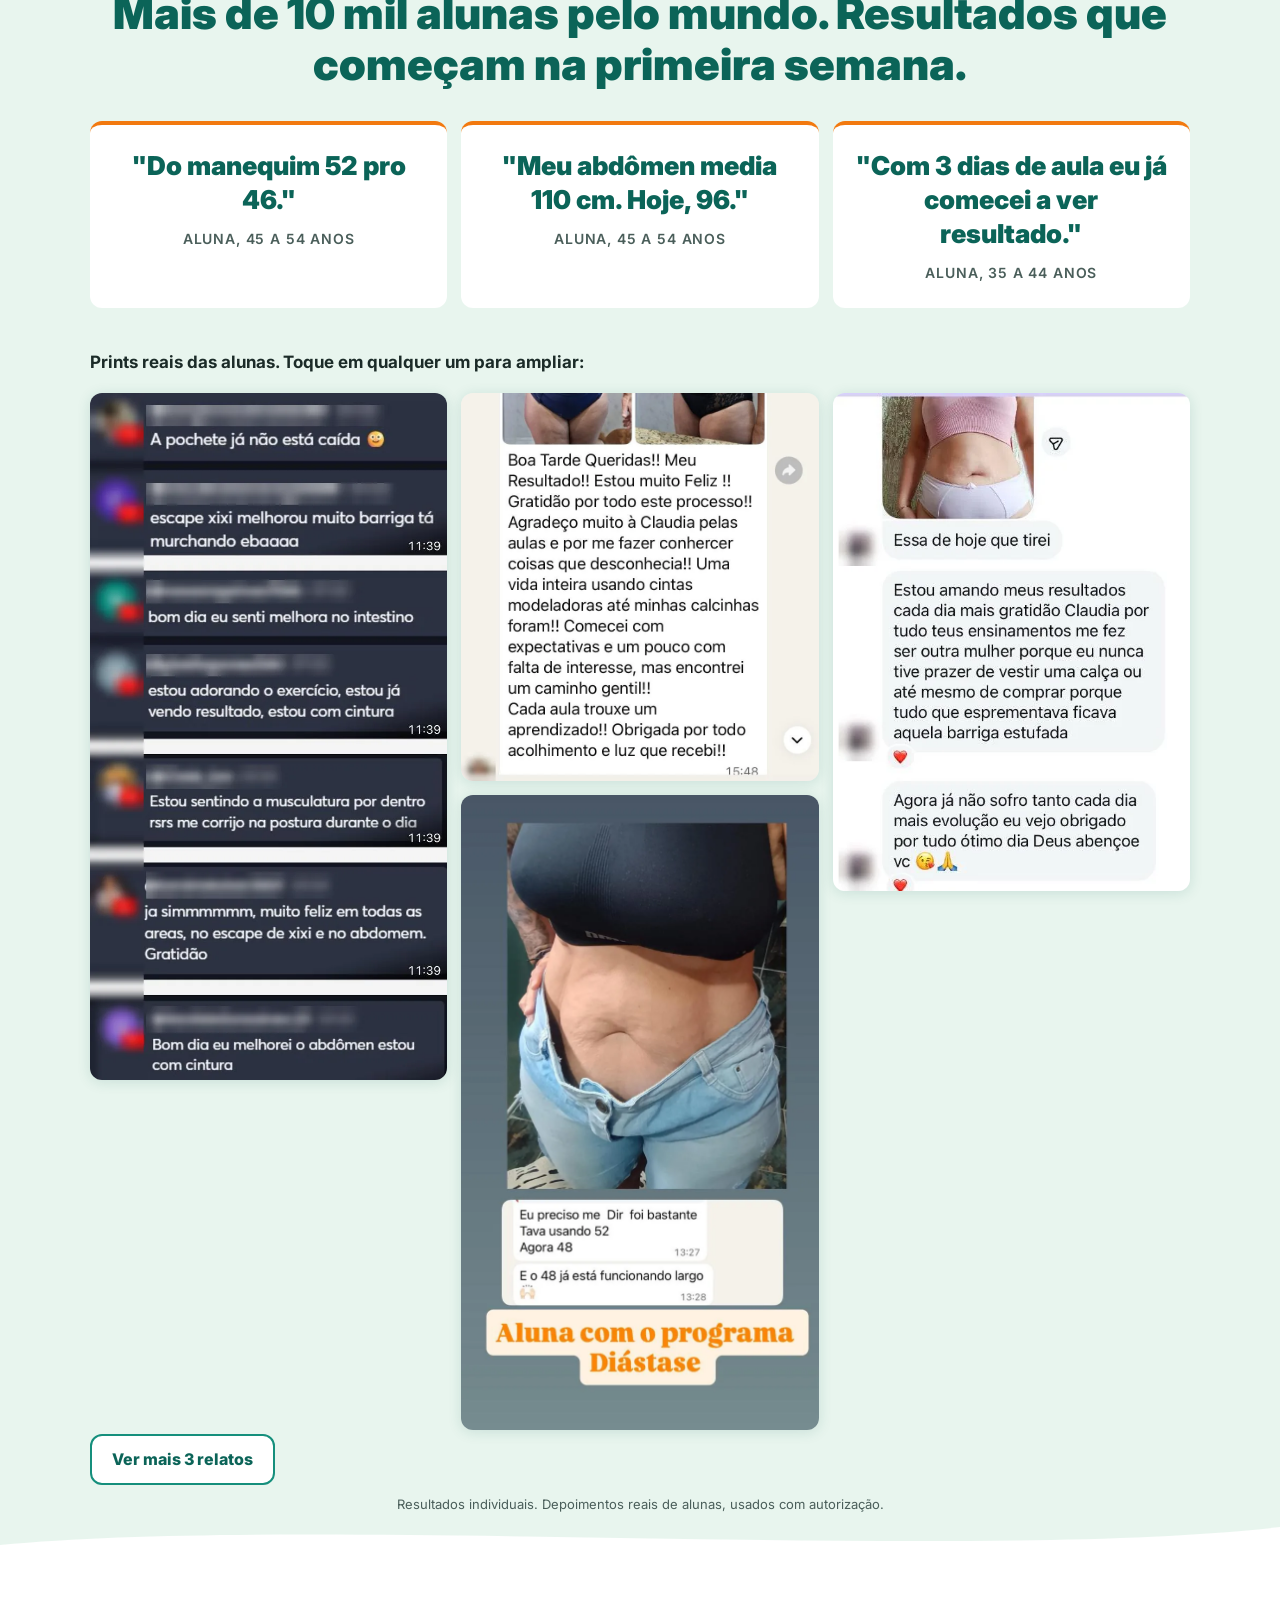
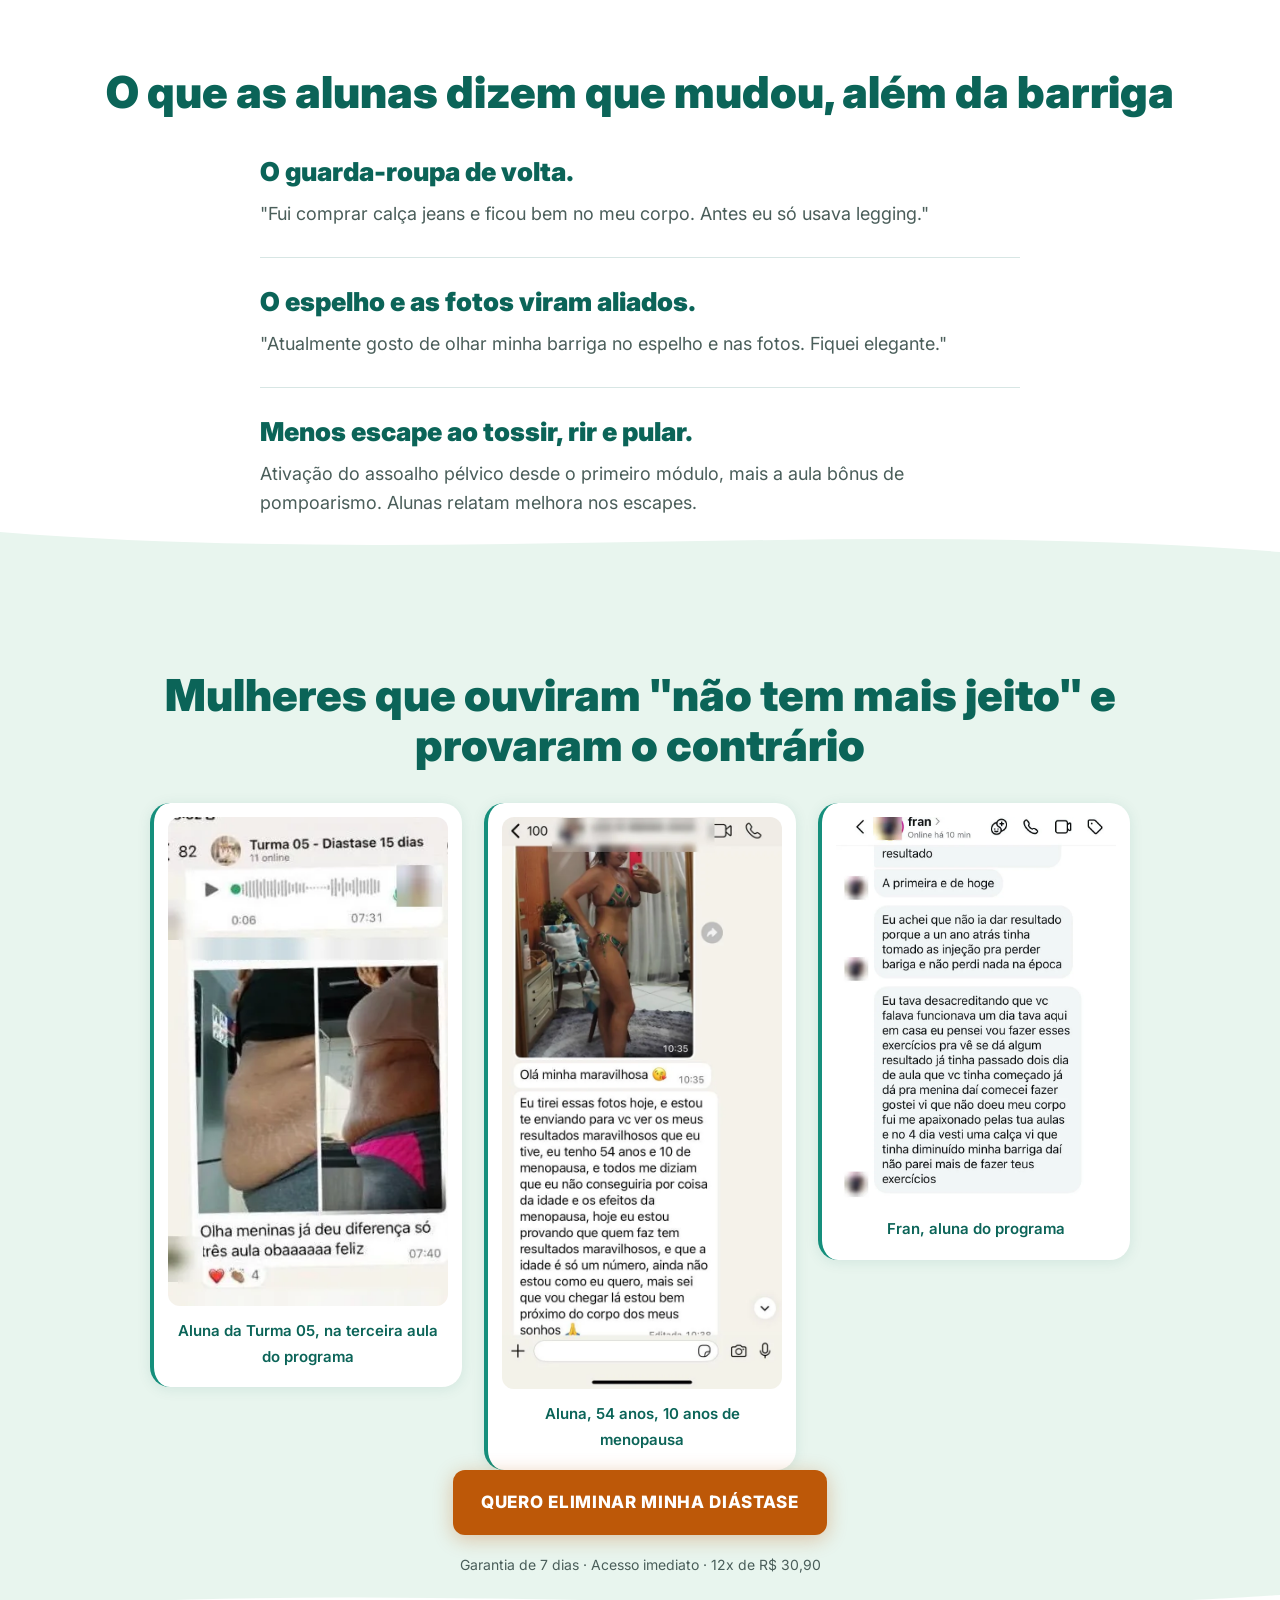
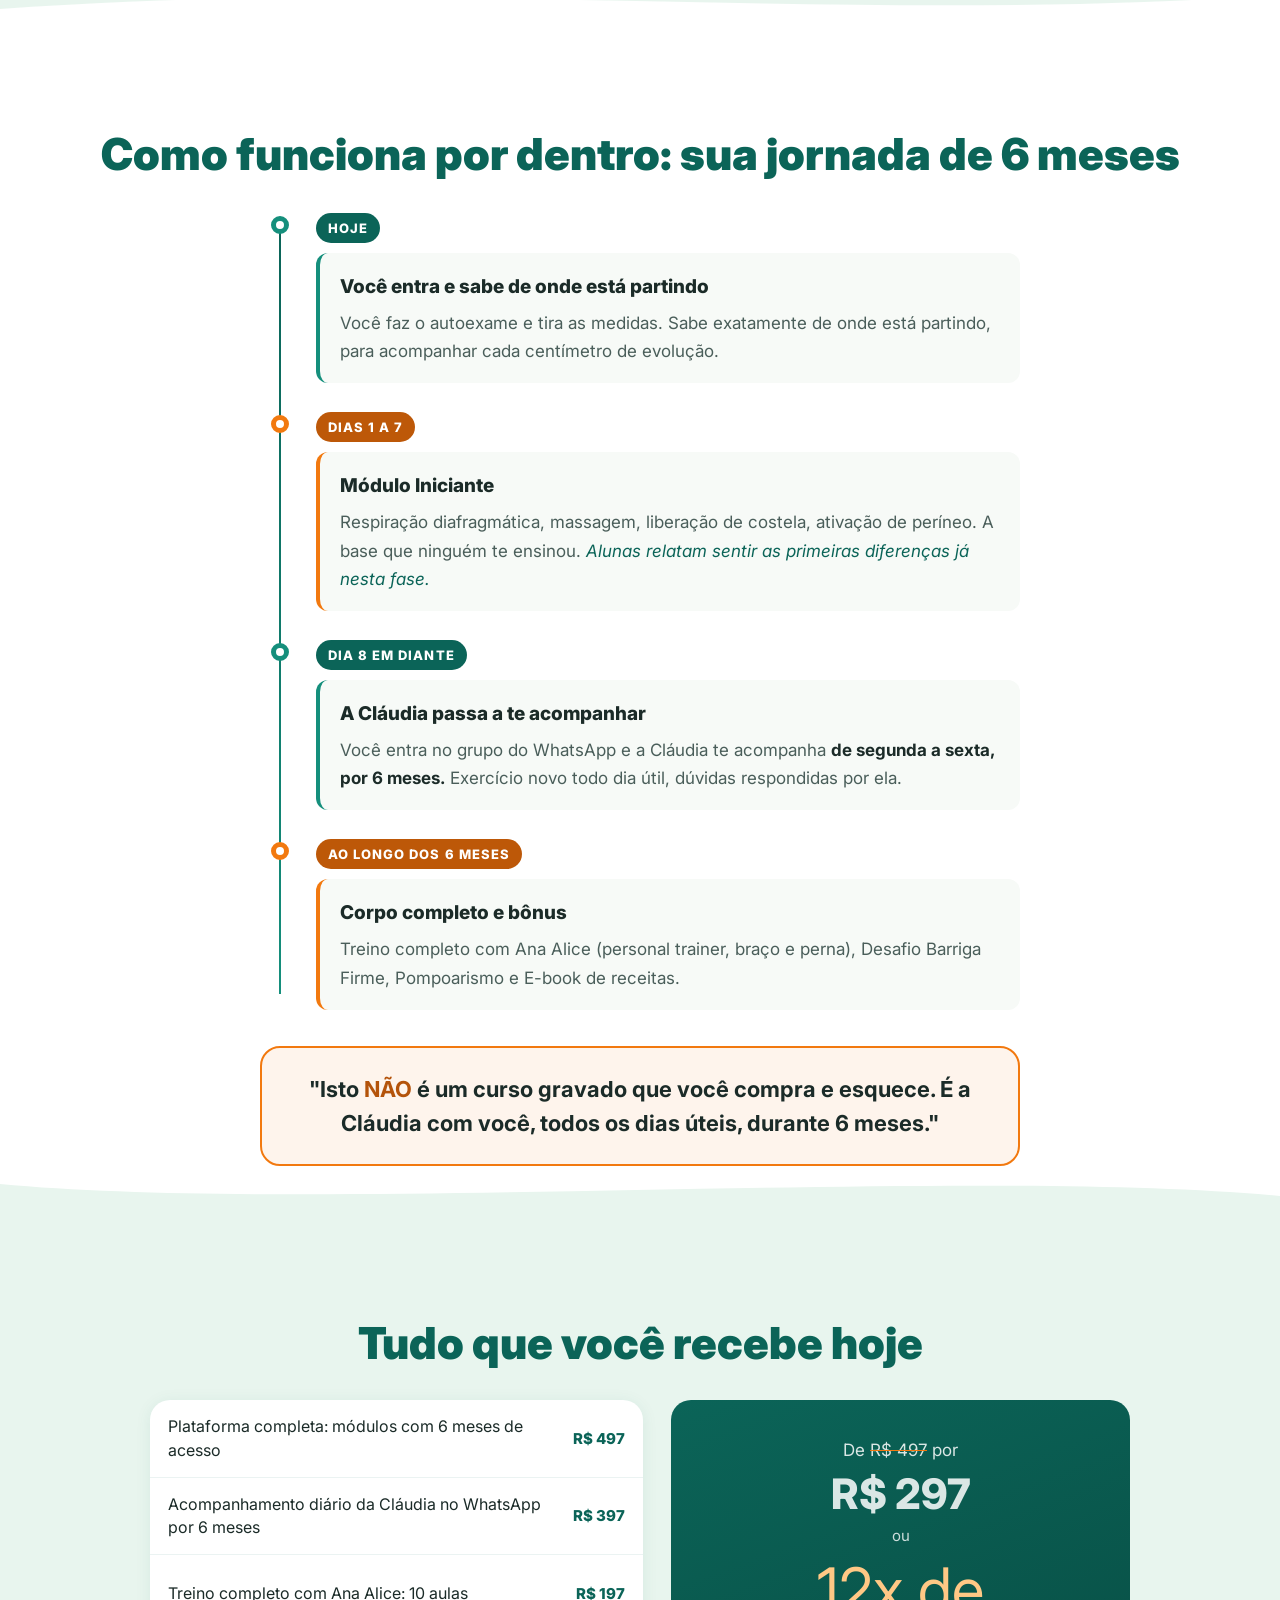
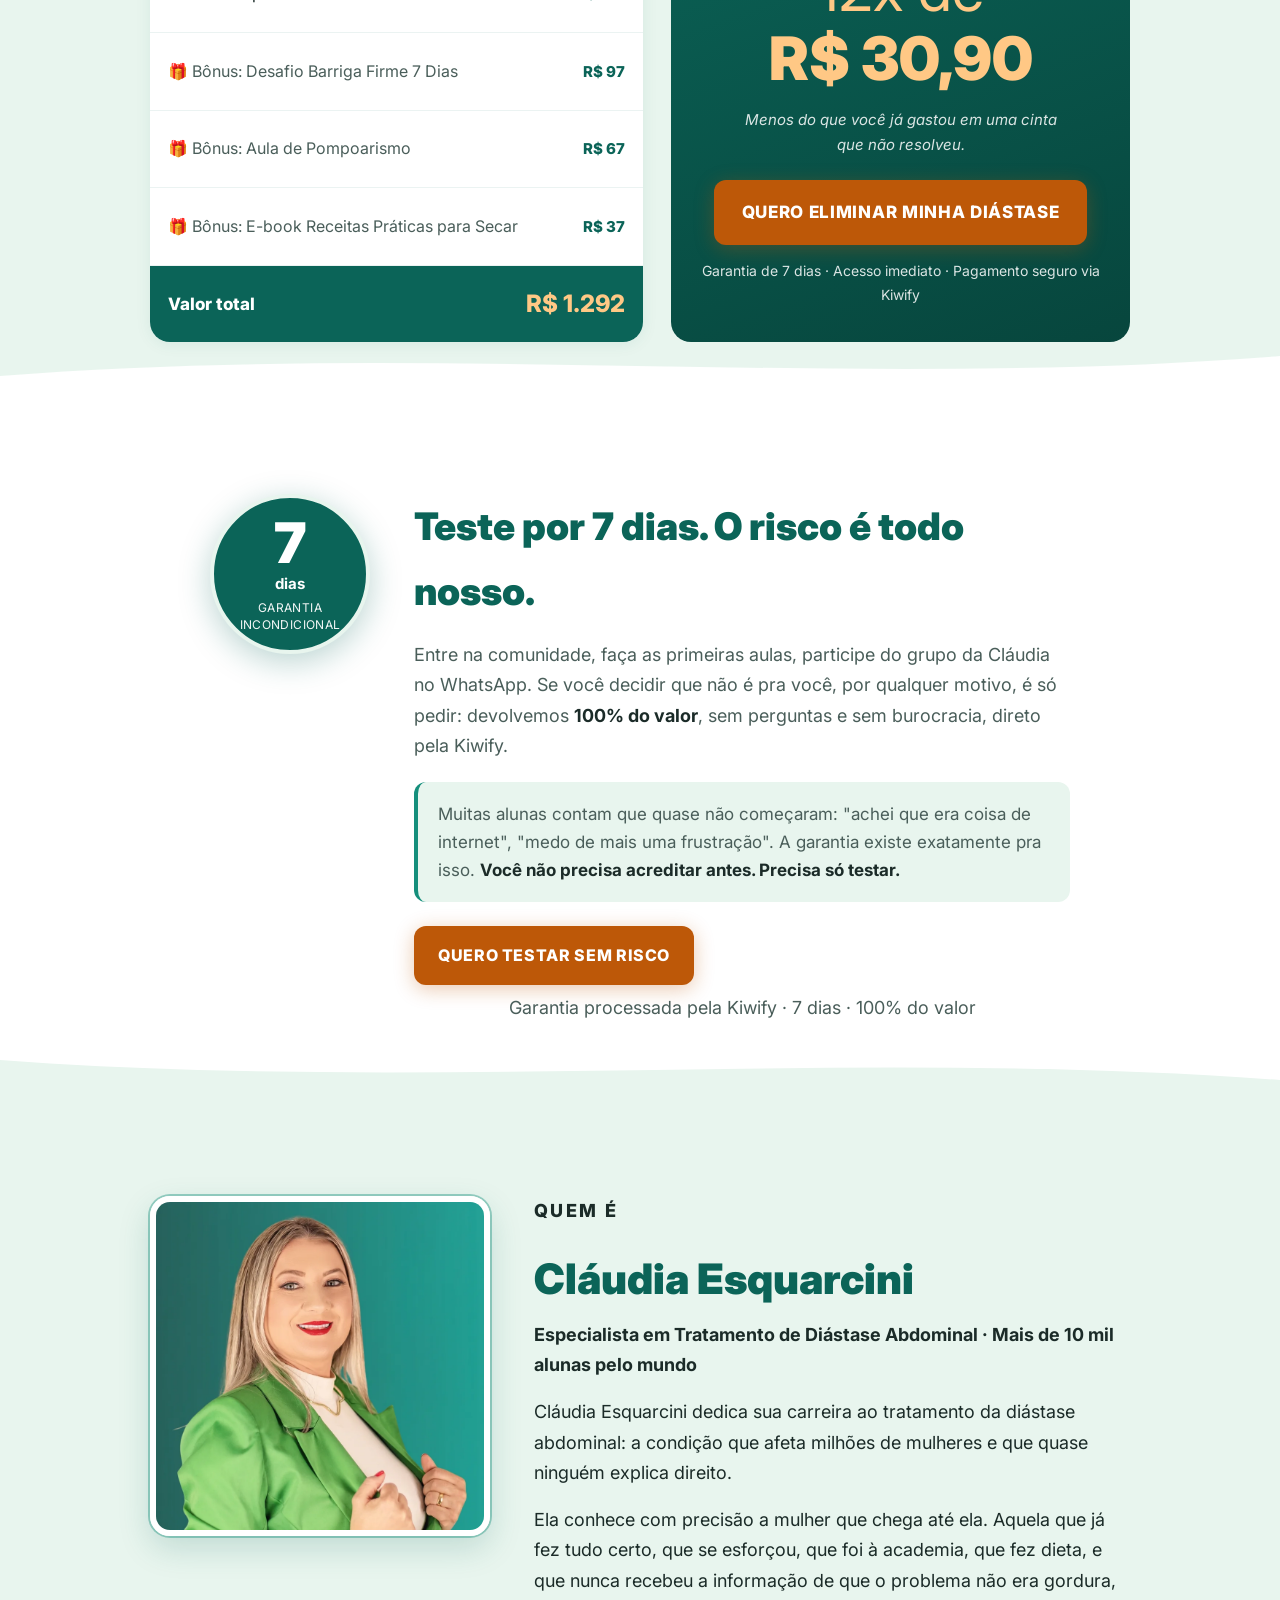
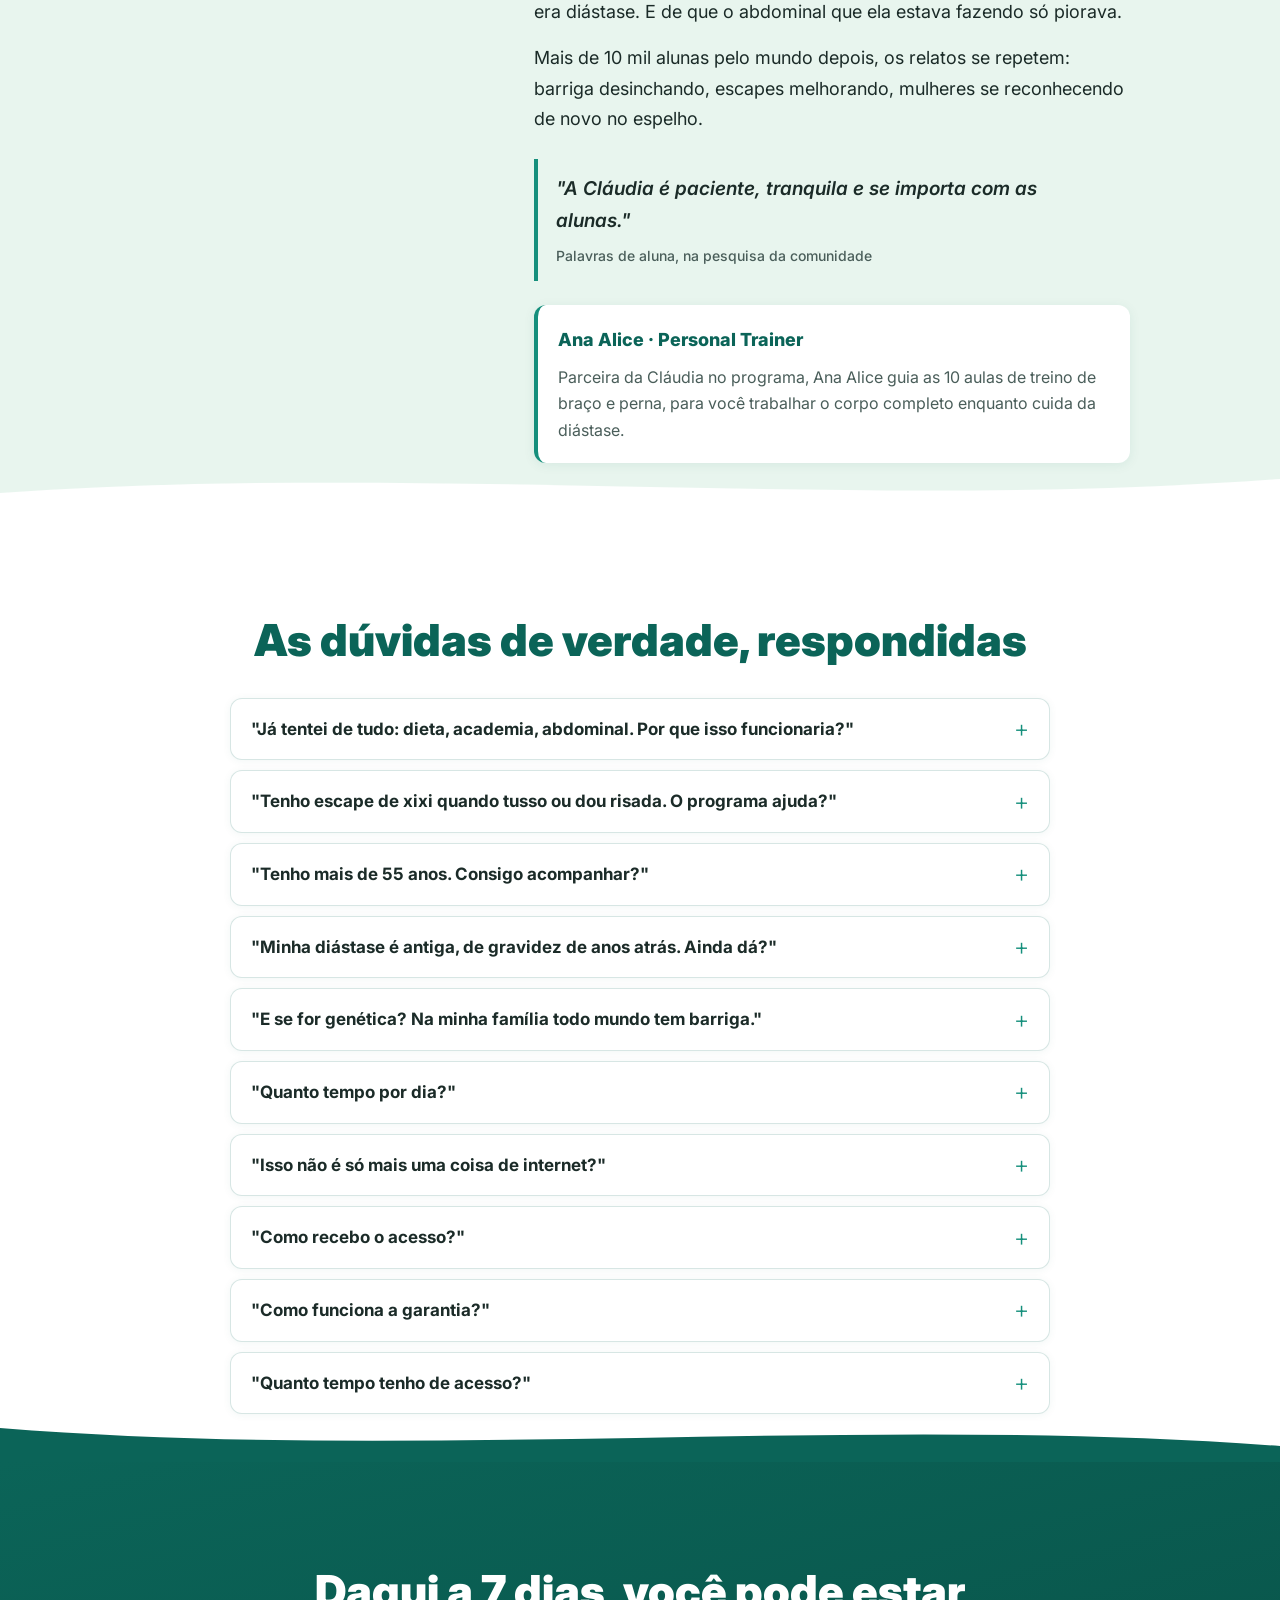
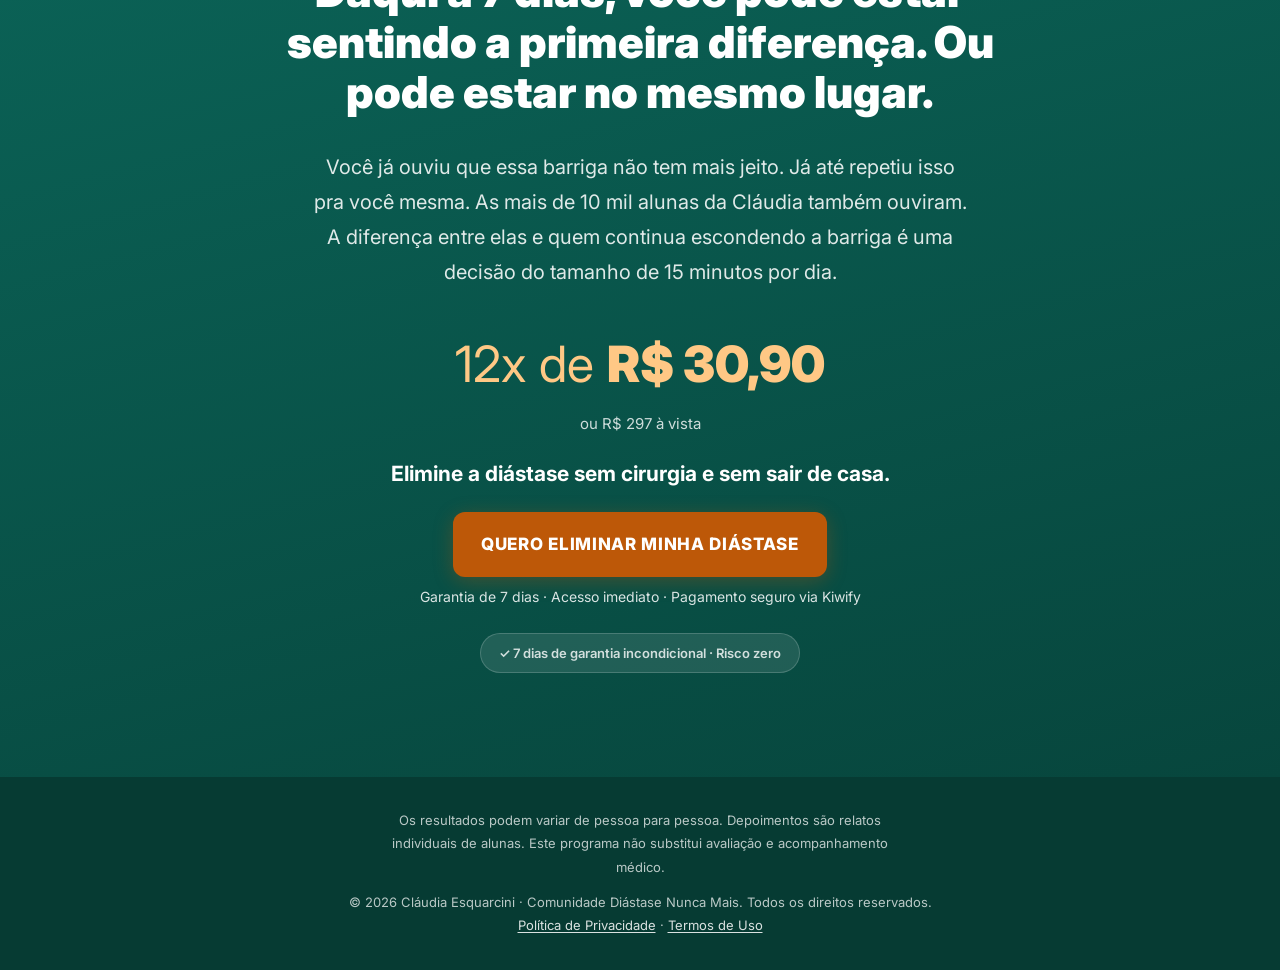
==== commit 35c95e4f: "fix: contraste dos textos e barra fixa sem botão duplicado - Hero, eyebrows, credencial, destaque da" ====
--- a/index.html
+++ b/index.html
@@ -129,7 +129,7 @@
 <body>
 
 <!-- STICKY CTA (mobile): aparece quando o hero sai da tela -->
-<div class="sticky-cta" id="stickyCta" aria-hidden="true">
+<div class="sticky-cta" id="stickyCta" aria-hidden="true" inert>
   <a href="https://pay.kiwify.com.br/fna2soC">QUERO ELIMINAR MINHA DIÁSTASE</a>
 </div>
 
--- a/css/style.css
+++ b/css/style.css
@@ -14,7 +14,8 @@
 
   --orange:      #F2790F;   /* CTAs, números grandes, destaques */
   --orange-h:    #D96A0C;   /* hover e laranja em texto pequeno sobre claro */
-  --orange-soft: #FFB25C;   /* acentos laranja sobre fundo verde escuro */
+  --orange-soft: #FFC885;   /* acentos laranja sobre fundo verde escuro: 4,65:1 */
+  --orange-ink:  #B4530A;   /* laranja para texto pequeno sobre claro: 5,0:1 */
 
   --cta:         #BD5808;   /* fundo de botão com texto branco: 4,6:1 */
   --cta-h:       #A84D08;   /* hover do botão: 5,6:1 */
@@ -58,13 +59,13 @@
    COMPONENTES BASE
    ============================================================ */
 .eyebrow {
-  font-size: 13px;
+  font-size: 14px;
   font-weight: 800;
   letter-spacing: 0.13em;
   text-transform: uppercase;
   margin-bottom: 14px;
   display: block;
-  color: var(--orange-h);
+  color: var(--orange-ink);
 }
 .eyebrow--center { text-align: center; }
 .s-reveal .eyebrow { color: var(--orange-soft); }
@@ -123,7 +124,7 @@
   text-align: center;
   margin-top: 8px;
 }
-.cta-micro--light { color: rgba(255, 255, 255, 0.72); }
+.cta-micro--light { color: rgba(255, 255, 255, 0.85); }
 
 /* Divisores de onda finos (40 a 56px), fill = cor da PRÓXIMA seção */
 .wave { display: block; width: 100%; line-height: 0; pointer-events: none; }
@@ -206,7 +207,7 @@
   line-height: 1.12;
   margin-bottom: 20px;
 }
-.hero__highlight { color: var(--orange); display: block; }
+.hero__highlight { color: var(--orange-h); display: block; }
 .hero__sub {
   font-size: clamp(18px, 2.6vw, 21px);
   color: var(--text-mid);
@@ -293,7 +294,7 @@
   margin-bottom: 8px;
 }
 .selfexam__intro {
-  color: rgba(255, 255, 255, 0.78);
+  color: rgba(255, 255, 255, 0.9);
   margin-bottom: 24px;
   font-size: 17px;
 }
@@ -586,7 +587,7 @@
 
 .timeline__badge {
   display: inline-block;
-  font-size: 12px;
+  font-size: 13px;
   font-weight: 800;
   text-transform: uppercase;
   letter-spacing: 0.08em;
@@ -635,7 +636,7 @@
   color: var(--text-dark);
   line-height: 1.55;
 }
-.journey-highlight strong { color: var(--orange-h); }
+.journey-highlight strong { color: var(--orange-ink); }
 
 /* ============================================================
    9. OFERTA (#E8F5EE, price-card #0B6458)
@@ -691,7 +692,7 @@
   gap: 6px;
   scroll-margin-top: 20px;
 }
-.price-from { font-size: 17px; color: rgba(255, 255, 255, 0.6); }
+.price-from { font-size: 17px; color: rgba(255, 255, 255, 0.85); }
 .price-from s { text-decoration-color: var(--orange); }
 .price-main {
   font-size: clamp(30px, 7vw, 42px);
@@ -699,7 +700,7 @@
   color: rgba(255, 255, 255, 0.85);
   line-height: 1.1;
 }
-.price-or { font-size: 15px; color: rgba(255, 255, 255, 0.45); }
+.price-or { font-size: 15px; color: rgba(255, 255, 255, 0.8); }
 .price-installment {
   font-size: clamp(34px, 9vw, 60px);
   font-weight: 400;
@@ -710,7 +711,7 @@
 .price-installment strong { font-weight: 900; }
 .price-compare {
   font-size: 15px;
-  color: rgba(255, 255, 255, 0.65);
+  color: rgba(255, 255, 255, 0.85);
   font-style: italic;
   max-width: 340px;
   margin-bottom: 16px;
@@ -733,7 +734,7 @@
   width: 160px;
   height: 160px;
   border-radius: 50%;
-  background: linear-gradient(140deg, var(--green-deep), var(--green-mid));
+  background: var(--green-deep);
   border: 4px solid var(--green-pale);
   display: flex;
   flex-direction: column;
@@ -744,12 +745,12 @@
   box-shadow: 0 8px 32px rgba(11, 100, 88, 0.28);
 }
 .seal__num  { font-size: 56px; font-weight: 900; color: var(--white); line-height: 1; }
-.seal__days { font-size: 15px; color: var(--green-light); font-weight: 700; }
+.seal__days { font-size: 15px; color: var(--white); font-weight: 700; }
 .seal__text {
-  font-size: 10px;
-  color: rgba(255, 255, 255, 0.8);
+  font-size: 12px;
+  color: rgba(255, 255, 255, 0.95);
   text-transform: uppercase;
-  letter-spacing: 0.08em;
+  letter-spacing: 0.03em;
   margin-top: 4px;
   line-height: 1.4;
 }
@@ -808,7 +809,7 @@
 .bio-credential {
   font-size: 16px;
   font-weight: 700;
-  color: var(--orange-h);
+  color: var(--orange-ink);
   margin-bottom: 20px;
 }
 .bio-content > p {
@@ -910,7 +911,7 @@
   font-weight: 400;
 }
 .final-install strong { font-weight: 900; }
-.final-or { font-size: 15px; color: rgba(255, 255, 255, 0.55); margin-top: 4px; }
+.final-or { font-size: 15px; color: rgba(255, 255, 255, 0.8); margin-top: 4px; }
 .final-tagline {
   font-size: clamp(17px, 2.5vw, 21px);
   color: var(--white);
@@ -939,11 +940,11 @@
   padding: 32px 0 96px; /* espaço extra para o sticky CTA no mobile */
   text-align: center;
 }
-.footer p { font-size: 13px; color: rgba(255, 255, 255, 0.45); line-height: 1.8; }
-.footer a { color: rgba(255, 255, 255, 0.65); text-decoration: underline; text-underline-offset: 2px; }
+.footer p { font-size: 13px; color: rgba(255, 255, 255, 0.72); line-height: 1.8; }
+.footer a { color: rgba(255, 255, 255, 0.85); text-decoration: underline; text-underline-offset: 2px; }
 .footer a:hover { color: var(--white); }
 .footer__disclaimer {
-  color: rgba(255, 255, 255, 0.6);
+  color: rgba(255, 255, 255, 0.8);
   font-size: 13px;
   max-width: 520px;
   margin: 0 auto 12px;
